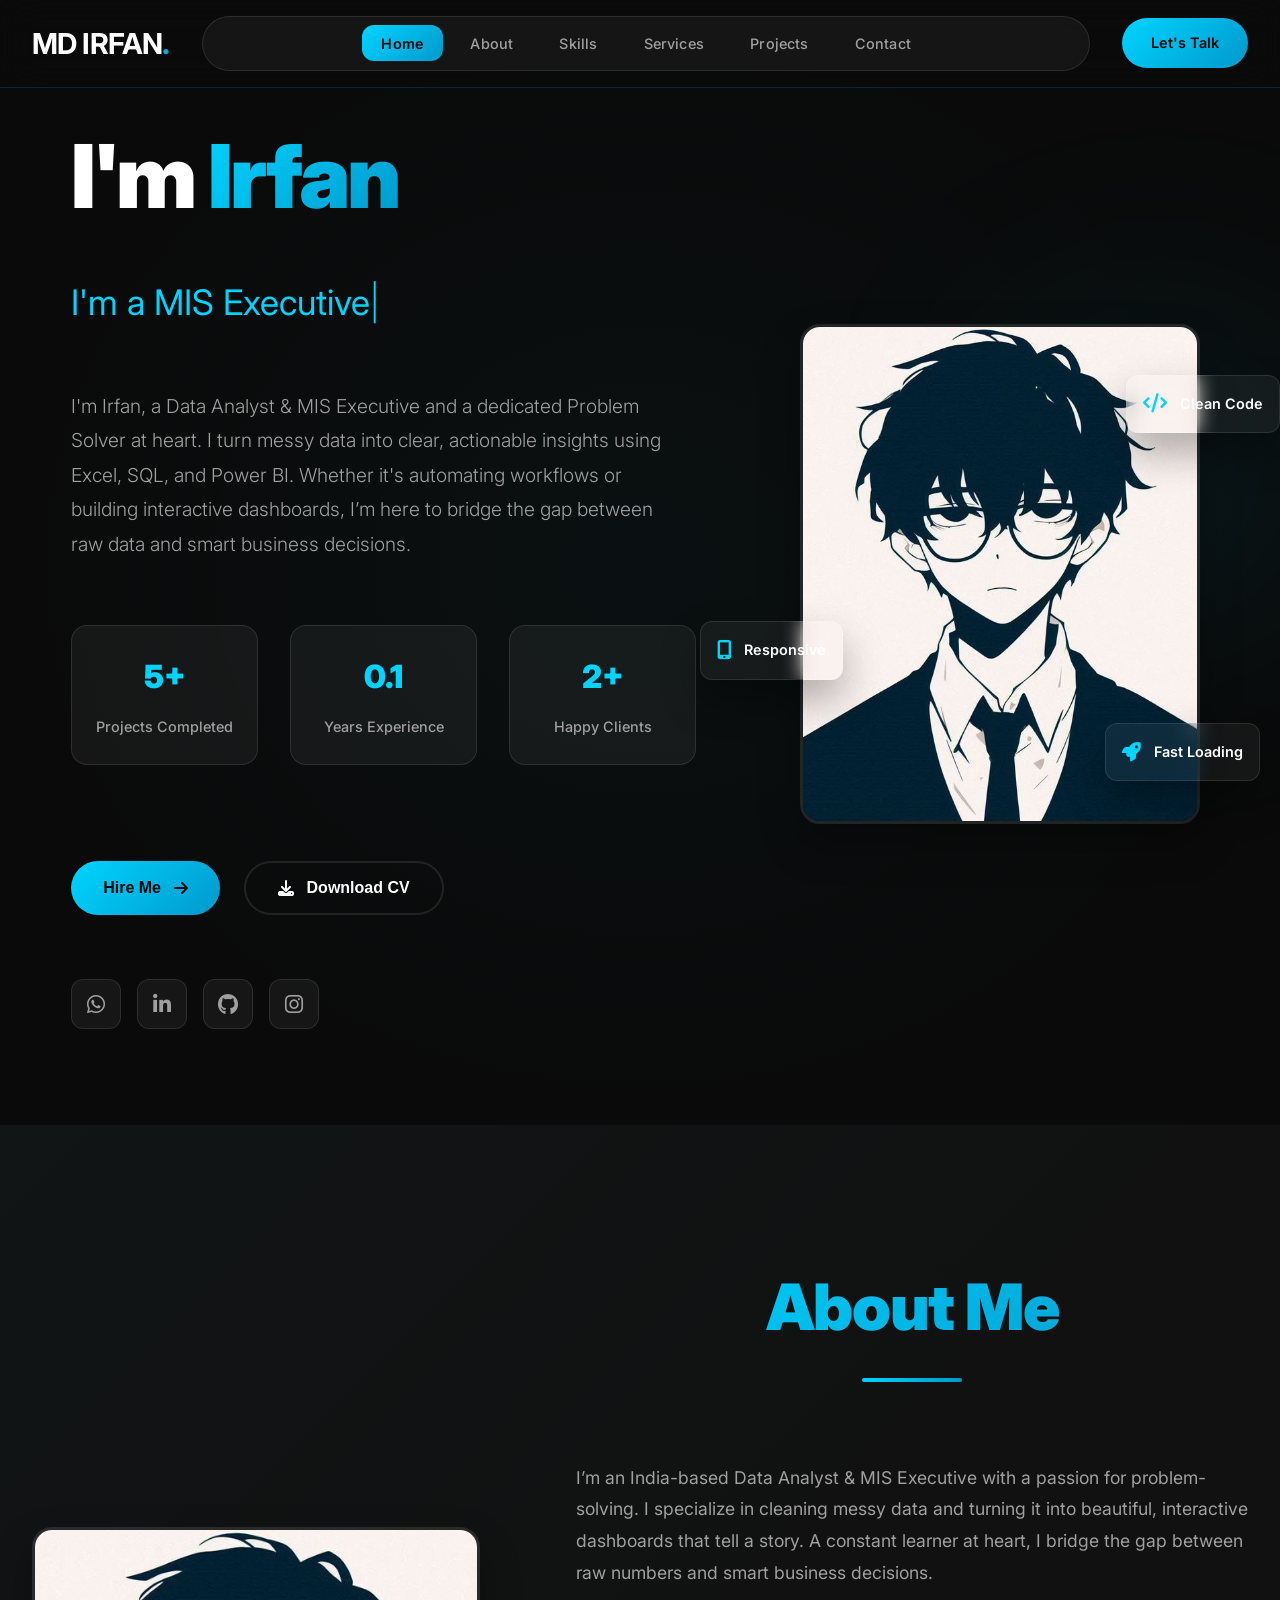
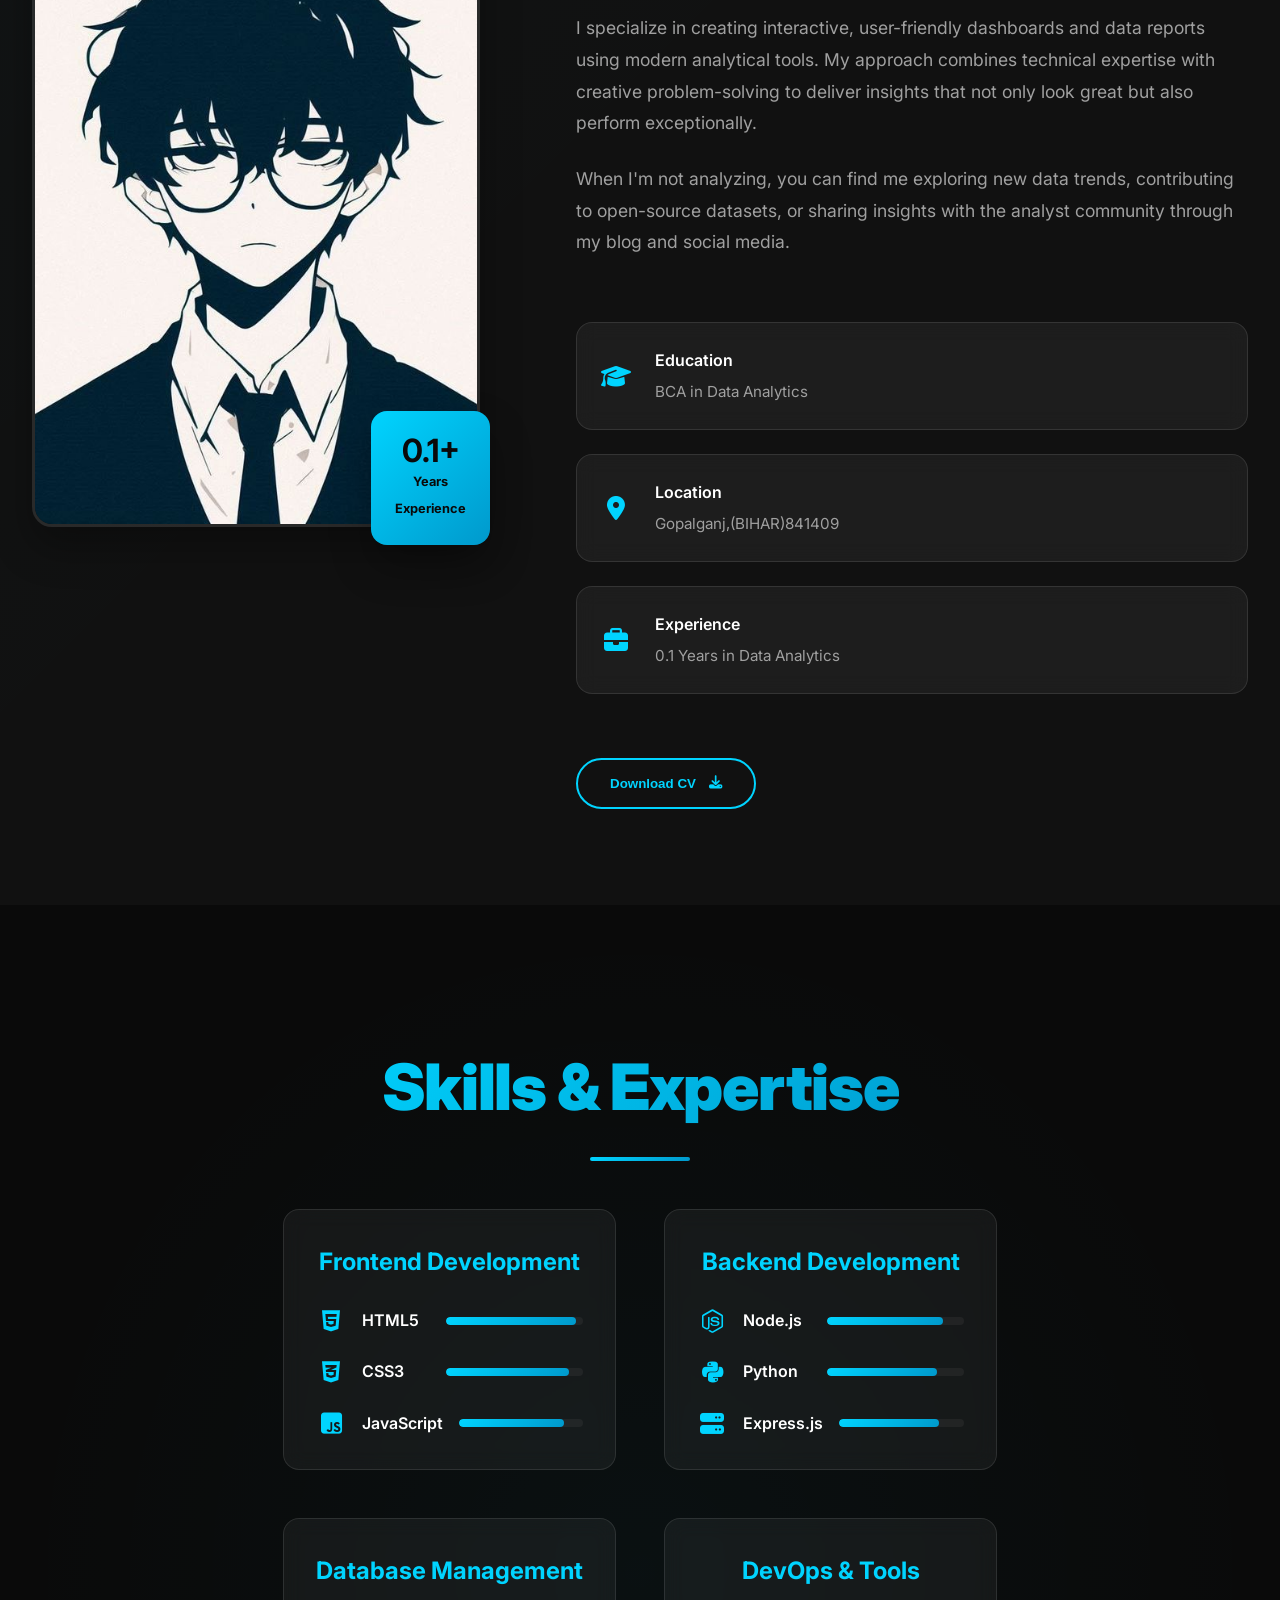
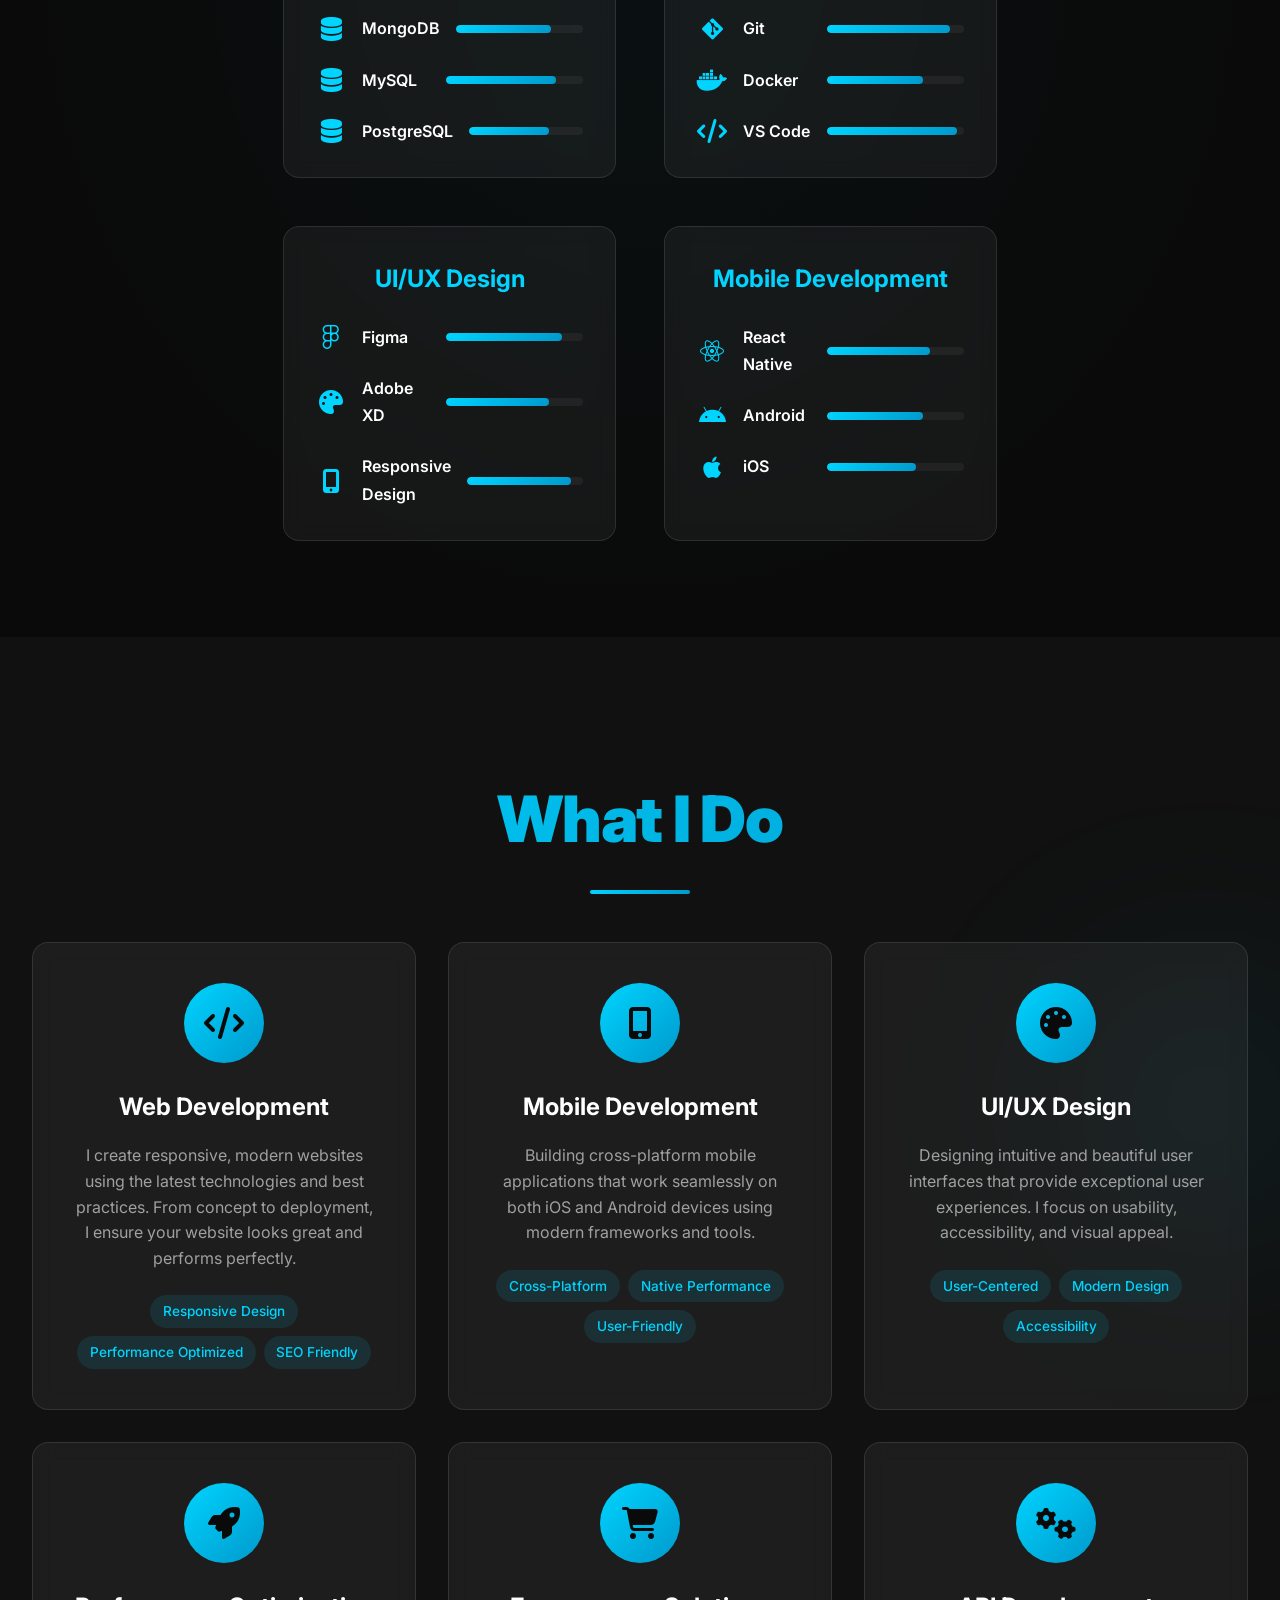
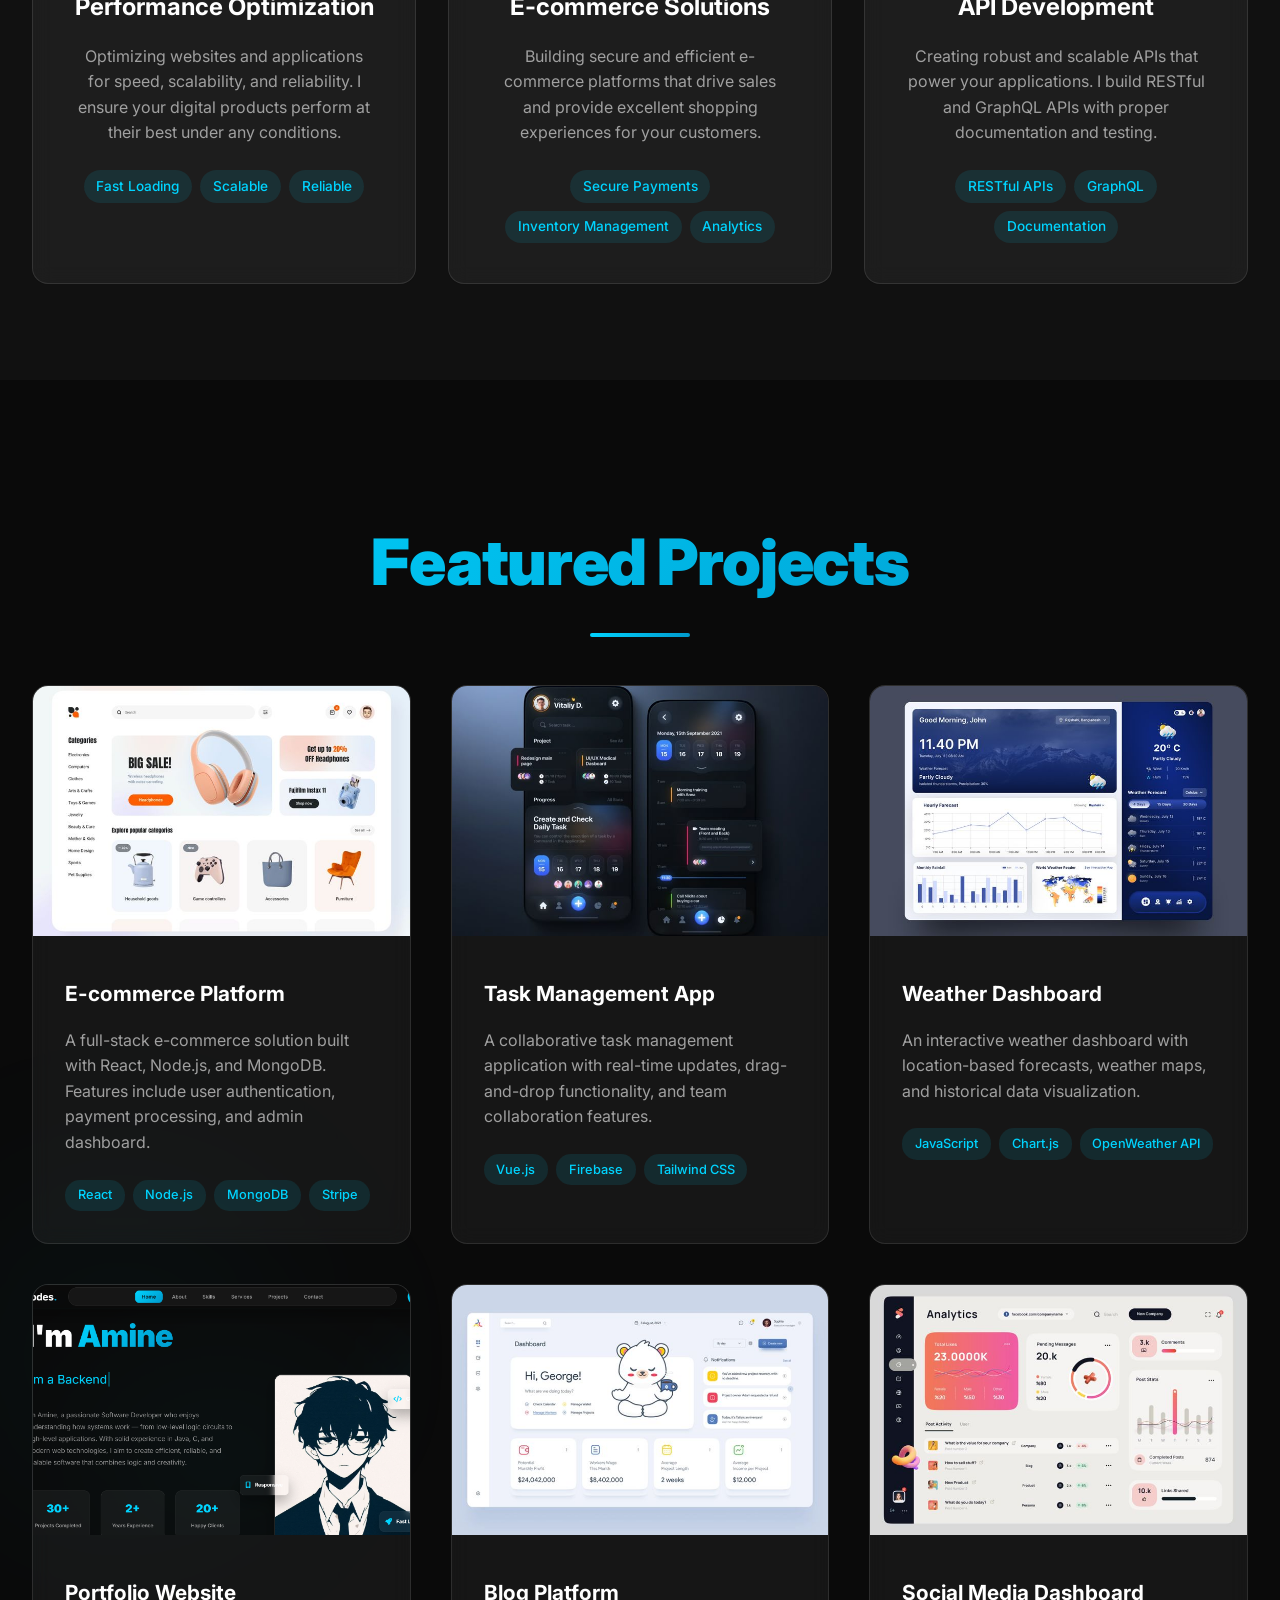
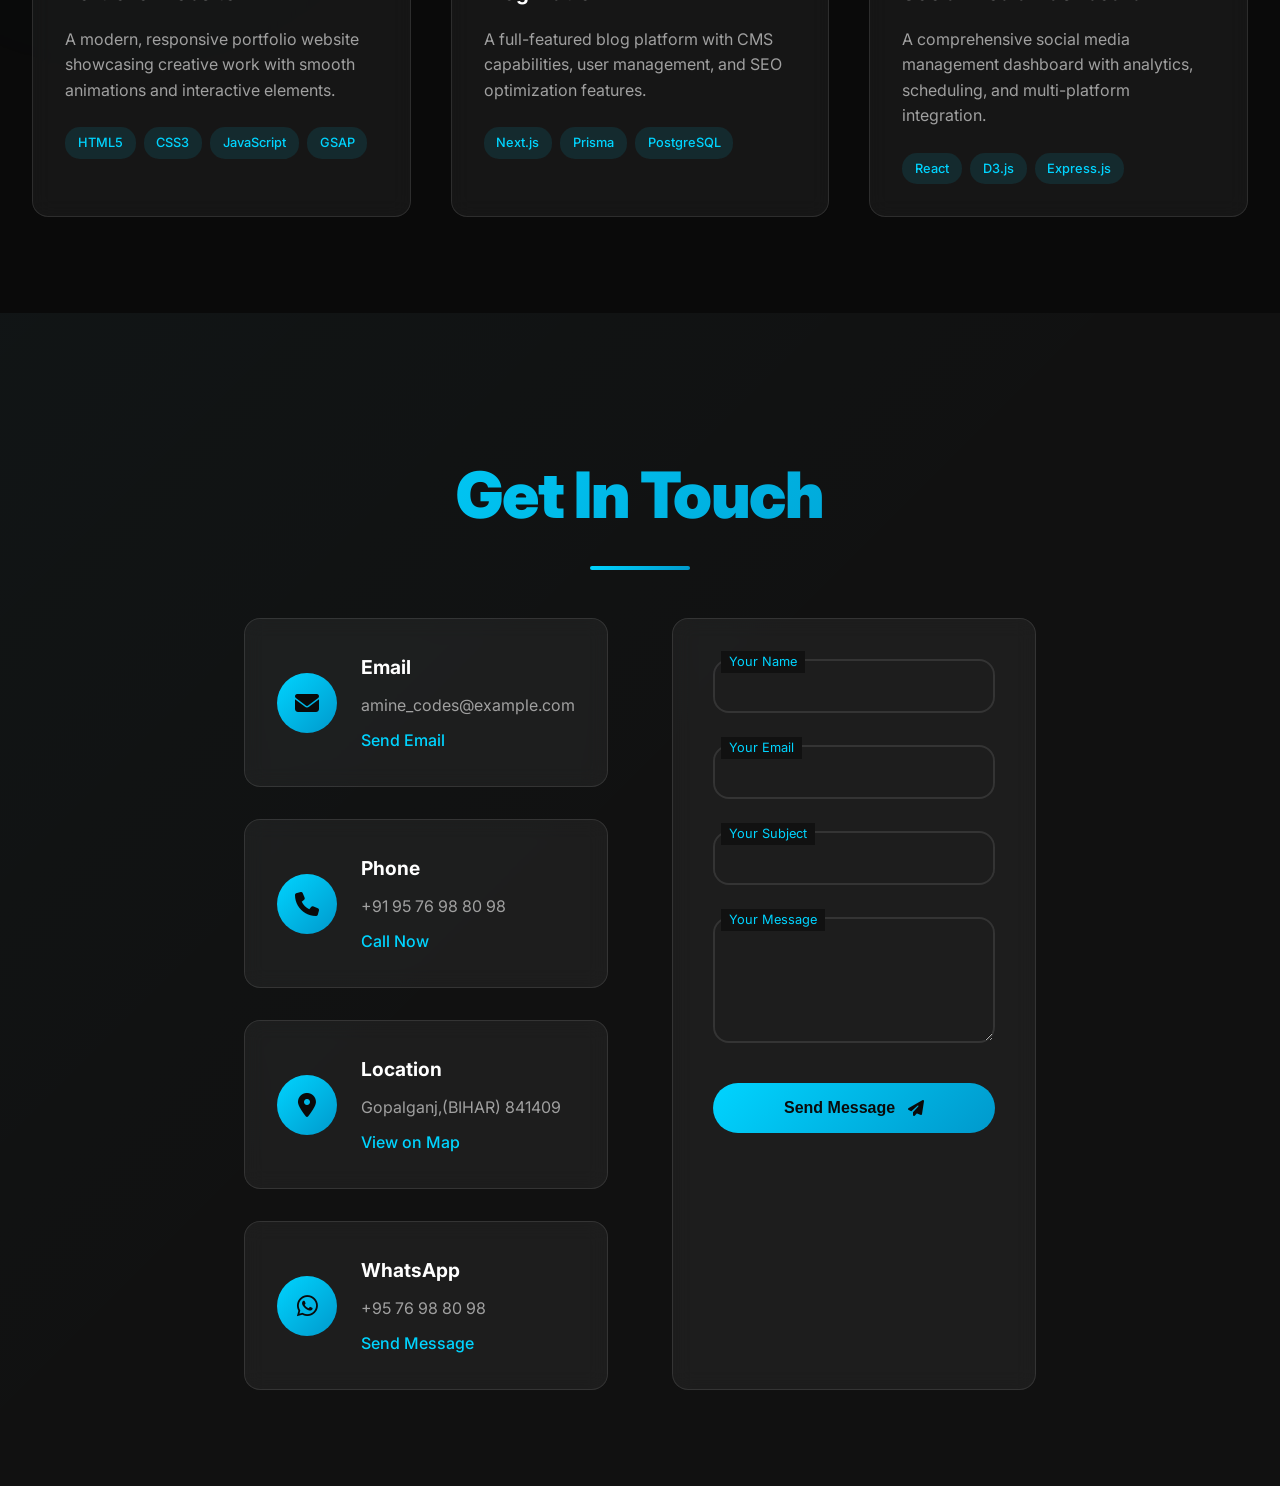
==== index.html @ cebf97c4 "Update index.html" ====
<!DOCTYPE html>
<html lang="en">
<head>
    <meta charset="UTF-8">
    <meta name="viewport" content="width=device-width, initial-scale=1.0">
    <title>MD IRFAN</title>
    <link rel="stylesheet" href="https://fonts.googleapis.com/css2?family=Inter:wght@300;400;500;600;700;900&display=swap">
    <link rel="stylesheet" href="https://cdnjs.cloudflare.com/ajax/libs/font-awesome/6.4.0/css/all.min.css">
    <link rel="stylesheet" href="style.css">
</head>
<body>
    <header>
        <nav class="navbar">
            <div class="nav-brand">MD IRFAN<span class="brand-dot">.</span></div>
            <ul class="nav-menu">
                <li><a href="#home" class="nav-link active">Home</a></li>
                <li><a href="#about" class="nav-link">About</a></li>
                <li><a href="#skills" class="nav-link">Skills</a></li>
                <li><a href="#service" class="nav-link">Services</a></li>
                <li><a href="#project" class="nav-link">Projects</a></li>
                <li><a href="#contact" class="nav-link">Contact</a></li>
            </ul>
            <div class="nav-cta">
                <a href="#contact" class="cta-btn">Let's Talk</a>
            </div>
            <div class="hamburger">
                <span></span>
                <span></span>
                <span></span>
            </div>
        </nav>
    </header>

    <main>
        <section id="home" class="section home">
            <div class="container">
                <div class="home-content">
                    <div class="home-text">
                        <!-- <div class="greeting">👋 Hello there!</div> -->
                        <h1 class="hero-title">I'm <span class="accent">Irfan</span></h1>
                        <h2 class="hero-subtitle" id="rotating-profession">Data Analyst</h2>
                        <p class="hero-desc">I'm Irfan, a Data Analyst & MIS Executive and a dedicated Problem Solver at heart. I turn 
                            messy data into clear, actionable insights using Excel, SQL, and Power BI. Whether it's automating workflows 
                            or building interactive dashboards, I’m here to bridge the gap between raw data and smart business decisions.</p>
                        
                        <div class="hero-stats">
                            <div class="stat">
                                <span class="stat-number">5+</span>
                                <span class="stat-label">Projects Completed</span>
                            </div>
                            <div class="stat">
                                <span class="stat-number">0.1</span>
                                <span class="stat-label">Years Experience</span>
                            </div>
                            <div class="stat">
                                <span class="stat-number">2+</span>
                                <span class="stat-label">Happy Clients</span>
                            </div>
                        </div>

                        <div class="hero-actions">
                            <button class="hire-btn primary">
                                <span>Hire Me</span>
                                <i class="fas fa-arrow-right"></i>
                            </button>
                            <button class="hire-btn secondary">
                                <i class="fas fa-download"></i>
                                <span>Download CV</span>
                            </button>
                        </div>

                       <div class="social-links">
    <!-- WhatsApp: Yahan apna mobile number '91' ke sath likhein -->
                     <a href="https://wa.me" target="_blank" aria-label="WhatsApp" class="social-icon whatsapp">
                     <i class="fab fa-whatsapp"></i>
                </a>

    <!-- LinkedIn: Apna profile link paste karein -->
                     <a href="https://www.linkedin.com" target="_blank" aria-label="LinkedIn" class="social-icon linkedin">
                     <i class="fab fa-linkedin-in"></i>
               </a>

    <!-- GitHub: Apna profile link paste karein -->
                     <a href="https://github.com" target="_blank" aria-label="GitHub" class="social-icon github">
                     <i class="fab fa-github"></i>
              </a>

                    <a href="https://www.instagram.com/of_irfan" target="_blank" aria-label="Instagram" class="social-icon instagram">
                   <i class="fab fa-instagram"></i>
               </a>
            </div>
         </div>
                    
                    <div class="home-image">
                        <div class="image-container">
                            <img src="img.jpg" alt="Profile photo of Asep" class="profile-image">
                            <div class="floating-card card-1">
                                <i class="fas fa-code"></i>
                                <span>Clean Code</span>
                            </div>
                            <div class="floating-card card-2">
                                <i class="fas fa-mobile-alt"></i>
                                <span>Responsive</span>
                            </div>
                            <div class="floating-card card-3">
                                <i class="fas fa-rocket"></i>
                                <span>Fast Loading</span>
                            </div>
                        </div>
                    </div>
                </div>
            </div>
        </section>

        <section id="about" class="section about">
            <div class="container">
                <div class="about-content">
                    <div class="about-image">
                        <div class="image-wrapper">
                            <img src="img.jpg" alt="About Asep" class="about-img">
                            <div class="experience-badge">
                                <span class="badge-number">0.1+</span>
                                <span class="badge-text">Years<br>Experience</span>
                            </div>
                        </div>
                    </div>
                    
                    <div class="about-text">
                        <h2 class="section-title">About Me</h2>
                        <div class="about-description">
                            <p>I’m an India-based Data Analyst & MIS Executive with a passion for problem-solving. I specialize in cleaning messy data and turning it into beautiful, interactive dashboards that tell a story. A constant learner at heart, I bridge the gap between raw numbers and smart business decisions.</p>
                            
                            <p>I specialize in creating interactive, user-friendly dashboards and data reports using modern analytical tools. My approach combines technical expertise with creative problem-solving to deliver insights that not only look great but also perform exceptionally.</p>
                            
                            <p>When I'm not analyzing, you can find me exploring new data trends, contributing to open-source datasets, or sharing insights with the analyst community through my blog and social media.</p>
                        </div>

                        <div class="about-highlights">
                            <div class="highlight">
                                <i class="fas fa-graduation-cap"></i>
                                <div>
                                    <h4>Education</h4>
                                    <p>BCA in Data Analytics</p>
                                </div>
                            </div>
                            <div class="highlight">
                                <i class="fas fa-map-marker-alt"></i>
                                <div>
                                    <h4>Location</h4>
                                    <p>Gopalganj,(BIHAR)841409</p>
                                </div>
                            </div>
                            <div class="highlight">
                                <i class="fas fa-briefcase"></i>
                                <div>
                                    <h4>Experience</h4>
                                    <p>0.1 Years in Data Analytics</p>
                                </div>
                            </div>
                        </div>

                        <div class="about-actions">
                            <button class="about-btn">
                                <span>Download CV</span>
                                <i class="fas fa-download"></i>
                            </button>
                        </div>
                    </div>
                </div>
            </div>
        </section>

        <!-- Skills Section -->
        <section id="skills" class="section skills">
            <div class="container">
                <h2 class="section-title">Skills & Expertise</h2>
                <div class="skills-content">
                    <div class="skills-grid">
                        <div class="skill-category">
                            <h3>Frontend Development</h3>
                            <div class="skill-items">
                                <div class="skill-item">
                                    <i class="fab fa-html5"></i>
                                    <span>HTML5</span>
                                    <div class="skill-bar">
                                        <div class="skill-fill" style="width: 95%"></div>
                                    </div>
                                </div>
                                <div class="skill-item">
                                    <i class="fab fa-css3-alt"></i>
                                    <span>CSS3</span>
                                    <div class="skill-bar">
                                        <div class="skill-fill" style="width: 90%"></div>
                                    </div>
                                </div>
                                <div class="skill-item">
                                    <i class="fab fa-js-square"></i>
                                    <span>JavaScript</span>
                                    <div class="skill-bar">
                                        <div class="skill-fill" style="width: 85%"></div>
                                    </div>
                                </div>
                            </div>
                        </div>
                        <div class="skill-category">
                            <h3>Backend Development</h3>
                            <div class="skill-items">
                                <div class="skill-item">
                                    <i class="fab fa-node-js"></i>
                                    <span>Node.js</span>
                                    <div class="skill-bar">
                                        <div class="skill-fill" style="width: 85%"></div>
                                    </div>
                                </div>
                                <div class="skill-item">
                                    <i class="fab fa-python"></i>
                                    <span>Python</span>
                                    <div class="skill-bar">
                                        <div class="skill-fill" style="width: 80%"></div>
                                    </div>
                                </div>
                                <div class="skill-item">
                                    <i class="fas fa-server"></i>
                                    <span>Express.js</span>
                                    <div class="skill-bar">
                                        <div class="skill-fill" style="width: 80%"></div>
                                    </div>
                                </div>
                            </div>
                        </div>
                        <div class="skill-category">
                            <h3>Database Management</h3>
                            <div class="skill-items">
                                <div class="skill-item">
                                    <i class="fas fa-database"></i>
                                    <span>MongoDB</span>
                                    <div class="skill-bar">
                                        <div class="skill-fill" style="width: 75%"></div>
                                    </div>
                                </div>
                                <div class="skill-item">
                                    <i class="fas fa-database"></i>
                                    <span>MySQL</span>
                                    <div class="skill-bar">
                                        <div class="skill-fill" style="width: 80%"></div>
                                    </div>
                                </div>
                                <div class="skill-item">
                                    <i class="fas fa-database"></i>
                                    <span>PostgreSQL</span>
                                    <div class="skill-bar">
                                        <div class="skill-fill" style="width: 70%"></div>
                                    </div>
                                </div>
                            </div>
                        </div>
                        <div class="skill-category">
                            <h3>DevOps & Tools</h3>
                            <div class="skill-items">
                                <div class="skill-item">
                                    <i class="fab fa-git-alt"></i>
                                    <span>Git</span>
                                    <div class="skill-bar">
                                        <div class="skill-fill" style="width: 90%"></div>
                                    </div>
                                </div>
                                <div class="skill-item">
                                    <i class="fab fa-docker"></i>
                                    <span>Docker</span>
                                    <div class="skill-bar">
                                        <div class="skill-fill" style="width: 70%"></div>
                                    </div>
                                </div>
                                <div class="skill-item">
                                    <i class="fas fa-code"></i>
                                    <span>VS Code</span>
                                    <div class="skill-bar">
                                        <div class="skill-fill" style="width: 95%"></div>
                                    </div>
                                </div>
                            </div>
                        </div>
                        <div class="skill-category">
                            <h3>UI/UX Design</h3>
                            <div class="skill-items">
                                <div class="skill-item">
                                    <i class="fab fa-figma"></i>
                                    <span>Figma</span>
                                    <div class="skill-bar">
                                        <div class="skill-fill" style="width: 85%"></div>
                                    </div>
                                </div>
                                <div class="skill-item">
                                    <i class="fas fa-palette"></i>
                                    <span>Adobe XD</span>
                                    <div class="skill-bar">
                                        <div class="skill-fill" style="width: 75%"></div>
                                    </div>
                                </div>
                                <div class="skill-item">
                                    <i class="fas fa-mobile-alt"></i>
                                    <span>Responsive Design</span>
                                    <div class="skill-bar">
                                        <div class="skill-fill" style="width: 90%"></div>
                                    </div>
                                </div>
                            </div>
                        </div>
                        <div class="skill-category">
                            <h3>Mobile Development</h3>
                            <div class="skill-items">
                                <div class="skill-item">
                                    <i class="fab fa-react"></i>
                                    <span>React Native</span>
                                    <div class="skill-bar">
                                        <div class="skill-fill" style="width: 75%"></div>
                                    </div>
                                </div>
                                <div class="skill-item">
                                    <i class="fab fa-android"></i>
                                    <span>Android</span>
                                    <div class="skill-bar">
                                        <div class="skill-fill" style="width: 70%"></div>
                                    </div>
                                </div>
                                <div class="skill-item">
                                    <i class="fab fa-apple"></i>
                                    <span>iOS</span>
                                    <div class="skill-bar">
                                        <div class="skill-fill" style="width: 65%"></div>
                                    </div>
                                </div>
                            </div>
                        </div>
                    </div>
                </div>
            </div>
        </section>

        <!-- Services Section -->
        <section id="service" class="section services">
            <div class="container">
                <h2 class="section-title">What I Do</h2>
                <div class="services-content">
                    <div class="services-grid">
                        <div class="service-card">
                            <div class="service-icon">
                                <i class="fas fa-code"></i>
                            </div>
                            <h3>Web Development</h3>
                            <p>I create responsive, modern websites using the latest technologies and best practices. From concept to deployment, I ensure your website looks great and performs perfectly.</p>
                            <div class="service-features">
                                <span>Responsive Design</span>
                                <span>Performance Optimized</span>
                                <span>SEO Friendly</span>
                            </div>
                        </div>
                        <div class="service-card">
                            <div class="service-icon">
                                <i class="fas fa-mobile-alt"></i>
                            </div>
                            <h3>Mobile Development</h3>
                            <p>Building cross-platform mobile applications that work seamlessly on both iOS and Android devices using modern frameworks and tools.</p>
                            <div class="service-features">
                                <span>Cross-Platform</span>
                                <span>Native Performance</span>
                                <span>User-Friendly</span>
                            </div>
                        </div>
                        <div class="service-card">
                            <div class="service-icon">
                                <i class="fas fa-palette"></i>
                            </div>
                            <h3>UI/UX Design</h3>
                            <p>Designing intuitive and beautiful user interfaces that provide exceptional user experiences. I focus on usability, accessibility, and visual appeal.</p>
                            <div class="service-features">
                                <span>User-Centered</span>
                                <span>Modern Design</span>
                                <span>Accessibility</span>
                            </div>
                        </div>
                        <div class="service-card">
                            <div class="service-icon">
                                <i class="fas fa-rocket"></i>
                            </div>
                            <h3>Performance Optimization</h3>
                            <p>Optimizing websites and applications for speed, scalability, and reliability. I ensure your digital products perform at their best under any conditions.</p>
                            <div class="service-features">
                                <span>Fast Loading</span>
                                <span>Scalable</span>
                                <span>Reliable</span>
                            </div>
                        </div>
                        <div class="service-card">
                            <div class="service-icon">
                                <i class="fas fa-shopping-cart"></i>
                            </div>
                            <h3>E-commerce Solutions</h3>
                            <p>Building secure and efficient e-commerce platforms that drive sales and provide excellent shopping experiences for your customers.</p>
                            <div class="service-features">
                                <span>Secure Payments</span>
                                <span>Inventory Management</span>
                                <span>Analytics</span>
                            </div>
                        </div>
                        <div class="service-card">
                            <div class="service-icon">
                                <i class="fas fa-cogs"></i>
                            </div>
                            <h3>API Development</h3>
                            <p>Creating robust and scalable APIs that power your applications. I build RESTful and GraphQL APIs with proper documentation and testing.</p>
                            <div class="service-features">
                                <span>RESTful APIs</span>
                                <span>GraphQL</span>
                                <span>Documentation</span>
                            </div>
                        </div>
                    </div>
                </div>
            </div>
        </section>

        <!-- Projects Section -->
        <section id="project" class="section projects">
            <div class="container">
                <h2 class="section-title">Featured Projects</h2>
                <div class="projects-content">
                    <div class="projects-grid">
                        <div class="project-card">
                            <div class="project-image">
                                <img src="Cleveroad.jpg" alt="Project 1: Cleveroad Analysis">
                                <div class="project-overlay">
                                    <div class="project-links">
                                        <a href="#" class="project-link">
                                            <i class="fas fa-external-link-alt"></i>
                                        </a>
                                        <a href="#" class="project-link">
                                            <i class="fab fa-github"></i>
                                        </a>
                                    </div>
                                </div>
                            </div>
                            <div class="project-info">
                                <h3>E-commerce Platform</h3>
                                <p>A full-stack e-commerce solution built with React, Node.js, and MongoDB. Features include user authentication, payment processing, and admin dashboard.</p>
                                <div class="project-tech">
                                    <span>React</span>
                                    <span>Node.js</span>
                                    <span>MongoDB</span>
                                    <span>Stripe</span>
                                </div>
                            </div>
                        </div>
                        <div class="project-card">
                            <div class="project-image">
                                <img src="Task manager app.jpg" alt="Project 2: Task Management Dashboard">
                                <div class="project-overlay">
                                    <div class="project-links">
                                        <a href="#" class="project-link">
                                            <i class="fas fa-external-link-alt"></i>
                                        </a>
                                        <a href="#" class="project-link">
                                            <i class="fab fa-github"></i>
                                        </a>
                                    </div>
                                </div>
                            </div>
                            <div class="project-info">
                                <h3>Task Management App</h3>
                                <p>A collaborative task management application with real-time updates, drag-and-drop functionality, and team collaboration features.</p>
                                <div class="project-tech">
                                    <span>Vue.js</span>
                                    <span>Firebase</span>
                                    <span>Tailwind CSS</span>
                                </div>
                            </div>
                        </div>
                        <div class="project-card">
                            <div class="project-image">
                                <img src="Weather Forecast Dashboard.jpg" alt="Project 3: Weather Data Insights">
                                <div class="project-overlay">
                                    <div class="project-links">
                                        <a href="#" class="project-link">
                                            <i class="fas fa-external-link-alt"></i>
                                        </a>
                                        <a href="#" class="project-link">
                                            <i class="fab fa-github"></i>
                                        </a>
                                    </div>
                                </div>
                            </div>
                            <div class="project-info">
                                <h3>Weather Dashboard</h3>
                                <p>An interactive weather dashboard with location-based forecasts, weather maps, and historical data visualization.</p>
                                <div class="project-tech">
                                    <span>JavaScript</span>
                                    <span>Chart.js</span>
                                    <span>OpenWeather API</span>
                                </div>
                            </div>
                        </div>
                        <div class="project-card">
                            <div class="project-image">
                                <img src="pf.png" alt="Project 4: Portfolio Feature">
                                <div class="project-overlay">
                                    <div class="project-links">
                                        <a href="#" class="project-link">
                                            <i class="fas fa-external-link-alt"></i>
                                        </a>
                                        <a href="#" class="project-link">
                                            <i class="fas fa-external-link-alt"></i>
                                        </a>
                                    </div>
                                </div>
                            </div>
                            <div class="project-info">
                                <h3>Portfolio Website</h3>
                                <p>A modern, responsive portfolio website showcasing creative work with smooth animations and interactive elements.</p>
                                <div class="project-tech">
                                    <span>HTML5</span>
                                    <span>CSS3</span>
                                    <span>JavaScript</span>
                                    <span>GSAP</span>
                                </div>
                            </div>
                        </div>
                        <div class="project-card">
                            <div class="project-image">
                                <img src="WordPress dashboard design concept.jpg" alt="Project 5: WordPress MIS Concept">
                                <div class="project-overlay">
                                    <div class="project-links">
                                        <a href="#" class="project-link">
                                            <i class="fas fa-external-link-alt"></i>
                                        </a>
                                        <a href="#" class="project-link">
                                            <i class="fab fa-github"></i>
                                        </a>
                                    </div>
                                </div>
                            </div>
                            <div class="project-info">
                                <h3>Blog Platform</h3>
                                <p>A full-featured blog platform with CMS capabilities, user management, and SEO optimization features.</p>
                                <div class="project-tech">
                                    <span>Next.js</span>
                                    <span>Prisma</span>
                                    <span>PostgreSQL</span>
                                </div>
                            </div>
                        </div>
                        <div class="project-card">
                            <div class="project-image">
                                <img src="Dashboard - Social Media Analytics.jpg" alt="Project 6: Social Media Analytics">
                                <div class="project-overlay">
                                    <div class="project-links">
                                        <a href="#" class="project-link">
                                            <i class="fas fa-external-link-alt"></i>
                                        </a>
                                        <a href="#" class="project-link">
                                            <i class="fab fa-github"></i>
                                        </a>
                                    </div>
                                </div>
                            </div>
                            <div class="project-info">
                                <h3>Social Media Dashboard</h3>
                                <p>A comprehensive social media management dashboard with analytics, scheduling, and multi-platform integration.</p>
                                <div class="project-tech">
                                    <span>React</span>
                                    <span>D3.js</span>
                                    <span>Express.js</span>
                                </div>
                            </div>
                        </div>
                    </div>
                </div>
            </div>
        </section>

        <!-- Contact Section -->
        <section id="contact" class="section contact">
            <div class="container">
                <h2 class="section-title">Get In Touch</h2>
                <div class="contact-content">
                    <div class="contact-info">
                        <div class="contact-item">
                            <div class="contact-icon">
                                <i class="fas fa-envelope"></i>
                            </div>
                            <div class="contact-details">
                                <h3>Email</h3>
                                <p>amine_codes@example.com</p>
                                <a href="mailto:asep@example.com">Send Email</a>
                            </div>
                        </div>
                        <div class="contact-item">
                            <div class="contact-icon">
                                <i class="fas fa-phone"></i>
                            </div>
                            <div class="contact-details">
                                <h3>Phone</h3>
                                <p>+91 95 76 98 80 98</p>
                                <a href="tel:+95 76 98 80 98">Call Now</a>
                            </div>
                        </div>
                        <div class="contact-item">
                            <div class="contact-icon">
                                <i class="fas fa-map-marker-alt"></i>
                            </div>
                            <div class="contact-details">
                                <h3>Location</h3>
                                <p>Gopalganj,(BIHAR) 841409</p>
                                <a href="#" target="_blank">View on Map</a>
                            </div>
                        </div>
                        <div class="contact-item">
                            <div class="contact-icon">
                                <i class="fab fa-whatsapp"></i>
                            </div>
                            <div class="contact-details">
                                <h3>WhatsApp</h3>
                                <p>+95 76 98 80 98</p>
                                <a href="#" target="_blank">Send Message</a>
                            </div>
                        </div>
                    </div>
                    <div class="contact-form">
                        <form id="contactForm">
                            <div class="form-group">
                                <input type="text" id="name" name="name" required>
                                <label for="name">Your Name</label>
                            </div>
                            <div class="form-group">
                                <input type="email" id="email" name="email" required>
                                <label for="email">Your Email</label>
                            </div>
                            <div class="form-group">
                                <input type="text" id="subject" name="subject" required>
                                <label for="subject">Your Subject</label>
                            </div>
                            <div class="form-group">
                                <textarea id="message" name="message" rows="5" required></textarea>
                                <label for="message">Your Message</label>
                            </div>
                            <button type="submit" class="submit-btn">
                                <span>Send Message</span>
                                <i class="fas fa-paper-plane"></i>
                            </button>
                        </form>
                    </div>
                </div>
            </div>
        </section>
    </main>

    <script src="script.js"></script>
</body>
</html>
---- style.css ----
/* CSS Variables */
:root {
    --bg-primary: #0a0a0a;
    --bg-secondary: #111111;
    --bg-tertiary: #1a1a1a;
    --text-primary: #ffffff;
    --text-secondary: #a0a0a0;
    --text-muted: #666666;
    --accent-primary: #00d4ff;
    --accent-secondary: #0099cc;
    --accent-gradient: linear-gradient(135deg, #00d4ff 0%, #0099cc 100%);
    --accent-gradient-hover: linear-gradient(135deg, #00bfea 0%, #0088bb 100%);
    --border-accent: rgba(0, 212, 255, 0.15);
    --shadow-glow: 0 0 60px rgba(0, 212, 255, 0.15);
    --shadow-card: 0 20px 40px rgba(0, 0, 0, 0.3);
    --shadow-hover: 0 30px 60px rgba(0, 0, 0, 0.4);
    --border-radius: 16px;
    --border-radius-pill: 50px;
    --transition-smooth: all 0.4s cubic-bezier(0.25, 0.46, 0.45, 0.94);
    --transition-fast: all 0.2s ease;
    --transition-spring: all 0.6s cubic-bezier(0.68, -0.55, 0.265, 1.55);
    --glass-bg: rgba(255, 255, 255, 0.05);
    --glass-border: rgba(255, 255, 255, 0.1);
}

* {
    margin: 0;
    padding: 0;
    box-sizing: border-box;
}

body {
    font-family: 'Inter', sans-serif;
    background: var(--bg-primary);
    color: var(--text-primary);
    line-height: 1.7;
    overflow-x: hidden;
    -webkit-font-smoothing: antialiased;
    -moz-osx-font-smoothing: grayscale;
}

.container {
    max-width: 1400px;
    margin: 0 auto;
    padding: 0 2rem;
}

/* Scrollbar Styling */
::-webkit-scrollbar {
    width: 8px;
}

::-webkit-scrollbar-track {
    background: var(--bg-secondary);
}

::-webkit-scrollbar-thumb {
    background: var(--accent-gradient);
    border-radius: 4px;
}

::-webkit-scrollbar-thumb:hover {
    background: var(--accent-gradient-hover);
}

/* Enhanced Header */
header {
    position: fixed;
    top: 0;
    width: 100%;
    z-index: 1000;
    padding: 1rem 0;
    background: rgba(10, 10, 10, 0.8);
    backdrop-filter: blur(20px);
    border-bottom: 1px solid var(--border-accent);
    transition: var(--transition-smooth);
}

header.scrolled {
    padding: 0.5rem 0;
    background: rgba(10, 10, 10, 0.95);
    box-shadow: var(--shadow-card);
}

.navbar {
    display: grid;
    grid-template-columns: auto 1fr auto;
    align-items: center;
    gap: 2rem;
    max-width: 1400px;
    margin: 0 auto;
    padding: 0 2rem;
}

.nav-brand {
    font-size: 1.8rem;
    font-weight: 700;
    color: var(--text-primary);
    letter-spacing: -0.02em;
    position: relative;
    cursor: pointer;
}

.brand-dot {
    background: var(--accent-gradient);
    -webkit-background-clip: text;
    -webkit-text-fill-color: transparent;
    background-clip: text;
    font-size: 2rem;
}

.nav-menu {
    display: flex;
    list-style: none;
    justify-content: center;
    align-items: center;
    gap: 0.5rem;
    background: var(--glass-bg);
    padding: 0.8rem 1.5rem;
    border-radius: var(--border-radius-pill);
    border: 1px solid var(--glass-border);
    backdrop-filter: blur(10px);
}

.nav-link {
    color: var(--text-secondary);
    text-decoration: none;
    font-weight: 500;
    font-size: 0.9rem;
    position: relative;
    padding: 0.6rem 1.2rem;
    border-radius: 12px;
    transition: var(--transition-fast);
    letter-spacing: 0.01em;
}

.nav-link:hover,
.nav-link.active {
    color: var(--text-primary);
    background: rgba(0, 212, 255, 0.1);
    transform: translateY(-1px);
}

.nav-link.active {
    background: var(--accent-gradient);
    color: var(--bg-primary);
    font-weight: 600;
}

.nav-cta {
    display: flex;
    align-items: center;
}

.cta-btn {
    background: var(--accent-gradient);
    color: var(--bg-primary);
    text-decoration: none;
    padding: 0.8rem 1.8rem;
    border-radius: var(--border-radius-pill);
    font-weight: 600;
    font-size: 0.9rem;
    transition: var(--transition-smooth);
    position: relative;
    overflow: hidden;
}

.cta-btn::before {
    content: '';
    position: absolute;
    top: 0;
    left: -100%;
    width: 100%;
    height: 100%;
    background: linear-gradient(90deg, transparent, rgba(255, 255, 255, 0.2), transparent);
    transition: left 0.5s;
}

.cta-btn:hover::before {
    left: 100%;
}

.cta-btn:hover {
    transform: translateY(-2px);
    box-shadow: 0 10px 30px rgba(0, 212, 255, 0.3);
}

.hamburger {
    display: none;
    flex-direction: column;
    cursor: pointer;
    gap: 0.3rem;
    padding: 0.5rem;
    background: var(--glass-bg);
    border-radius: 8px;
    border: 1px solid var(--glass-border);
    backdrop-filter: blur(10px);
}

.hamburger span {
    width: 25px;
    height: 2px;
    background: var(--text-primary);
    border-radius: 2px;
    transition: var(--transition-smooth);
}

.hamburger.active span:nth-child(1) {
    transform: rotate(45deg) translate(5px, 5px);
}

.hamburger.active span:nth-child(2) {
    opacity: 0;
}

.hamburger.active span:nth-child(3) {
    transform: rotate(-45deg) translate(7px, -6px);
}

/* Sections */
.section {
    min-height: 100vh;
    display: flex;
    align-items: center;
    padding: 8rem 0 6rem;
    position: relative;
}

.section-title {
    font-size: clamp(2.5rem, 5vw, 4rem);
    font-weight: 900;
    text-align: center;
    margin-bottom: 3rem;
    background: var(--accent-gradient);
    -webkit-background-clip: text;
    -webkit-text-fill-color: transparent;
    background-clip: text;
    letter-spacing: -0.02em;
    position: relative;
}

.section-title::after {
    content: '';
    display: block;
    width: 100px;
    height: 4px;
    background: var(--accent-gradient);
    margin: 1rem auto 0;
    border-radius: 2px;
}

/* Enhanced Home Section */
.home {
    background: radial-gradient(ellipse at center, rgba(0, 212, 255, 0.03) 0%, transparent 70%);
    position: relative;
    overflow: hidden;
}

.home::before {
    content: '';
    position: absolute;
    top: 20%;
    right: -10%;
    width: 500px;
    height: 500px;
    background: radial-gradient(circle, rgba(0, 212, 255, 0.1) 0%, transparent 70%);
    border-radius: 50%;
    filter: blur(100px);
    animation: float 6s ease-in-out infinite;
}

.home-content {
    display: grid;
    grid-template-columns: 1.2fr 0.8fr;
    gap: 6rem;
    align-items: center;
    max-width: 1300px;
    margin: 0 auto;
    position: relative;
    z-index: 1;
}

.home-text {
    display: flex;
    flex-direction: column;
    gap: 2rem;
}

.greeting {
    font-size: 1.2rem;
    color: var(--accent-primary);
    font-weight: 500;
    margin-bottom: 0.5rem;
    opacity: 0;
    animation: fadeInUp 0.8s ease forwards 0.2s;
}

.hero-title {
    font-size: clamp(3rem, 7vw, 5.5rem);
    font-weight: 900;
    line-height: 1.1;
    letter-spacing: -0.03em;
    margin-bottom: 1rem;
    opacity: 0;
    animation: fadeInUp 0.8s ease forwards 0.4s;
}

.accent {
    background: var(--accent-gradient);
    -webkit-background-clip: text;
    -webkit-text-fill-color: transparent;
    background-clip: text;
    position: relative;
}

.hero-subtitle {
    font-size: clamp(1.5rem, 3vw, 2.2rem);
    font-weight: 400;
    color: var(--accent-primary);
    margin-bottom: 1.5rem;
    min-height: 3rem;
    opacity: 0;
    animation: fadeInUp 0.8s ease forwards 0.6s;
}

.cursor {
    animation: blink 1s infinite;
    color: var(--accent-primary);
    font-weight: 300;
}

.hero-desc {
    font-size: 1.2rem;
    font-weight: 300;
    color: var(--text-secondary);
    max-width: 600px;
    line-height: 1.8;
    opacity: 0;
    animation: fadeInUp 0.8s ease forwards 0.8s;
}

.hero-stats {
    display: grid;
    grid-template-columns: repeat(3, 1fr);
    gap: 2rem;
    margin: 2rem 0;
    opacity: 0;
    animation: fadeInUp 0.8s ease forwards 1s;
}

.stat {
    text-align: center;
    padding: 1.5rem;
    background: var(--glass-bg);
    border: 1px solid var(--glass-border);
    border-radius: var(--border-radius);
    backdrop-filter: blur(10px);
    transition: 0s;
}

.stat:hover {
    transform: translateY(-5px);
    box-shadow: var(--shadow-card);
    border-color: var(--accent-primary);
}

.stat-number {
    display: block;
    font-size: 2rem;
    font-weight: 900;
    color: var(--accent-primary);
    margin-bottom: 0.5rem;
}

.stat-label {
    font-size: 0.9rem;
    color: var(--text-secondary);
    font-weight: 500;
}

.hero-actions {
    display: flex;
    gap: 1.5rem;
    margin: 2rem 0;
    opacity: 0;
    animation: fadeInUp 0.8s ease forwards 1.2s;
}

.hire-btn {
    display: flex;
    align-items: center;
    gap: 0.8rem;
    padding: 1rem 2rem;
    border-radius: var(--border-radius-pill);
    font-weight: 600;
    font-size: 1rem;
    cursor: pointer;
    transition: var(--transition-smooth);
    border: none;
    position: relative;
    overflow: hidden;
}

.hire-btn.primary {
    background: var(--accent-gradient);
    color: var(--bg-primary);
}

.hire-btn.secondary {
    background: transparent;
    color: var(--text-primary);
    border: 2px solid var(--glass-border);
}

.hire-btn:hover {
    transform: translateY(-3px);
    box-shadow: 0 15px 35px rgba(0, 212, 255, 0.3);
}

.hire-btn.secondary:hover {
    border-color: var(--accent-primary);
    color: var(--accent-primary);
}

.social-links {
    display: flex;
    gap: 1rem;
    opacity: 0;
    animation: fadeInUp 0.8s ease forwards 1.4s;
}

.social-icon {
    width: 50px;
    height: 50px;
    border-radius: 12px;
    display: flex;
    align-items: center;
    justify-content: center;
    color: var(--text-secondary);
    text-decoration: none;
    transition: 0s;
    font-size: 1.3rem;
    background: var(--glass-bg);
    border: 1px solid var(--glass-border);
    backdrop-filter: blur(10px);
}

.social-icon:hover {
    transform: translateY(-3px);
    color: var(--text-primary);
    box-shadow: var(--shadow-card);
}

.social-icon.whatsapp:hover {
    background: #25d366;
    color: white;
}

.social-icon.linkedin:hover {
    background: #0077b5;
    color: white;
}

.social-icon.github:hover {
    background: #333;
    color: white;
}

.social-icon.instagram:hover {
    background: linear-gradient(45deg, #f09433 0%, #e6683c 25%, #dc2743 50%, #cc2366 75%, #bc1888 100%);
    color: white;
}

/* Enhanced Home Image */
.home-image {
    position: relative;
    display: flex;
    justify-content: center;
    align-items: center;
}

.image-container {
    position: relative;
    opacity: 0;
    animation: fadeInScale 1s ease forwards 0.5s;
}

.profile-image {
    width: 400px;
    height: 500px;
    object-fit: cover;
    border-radius: 20px;
    box-shadow: var(--shadow-card);
    transition: var(--transition-smooth);
    border: 3px solid var(--glass-border);
}

.profile-image:hover {
    transform: scale(1.02);
    box-shadow: var(--shadow-hover);
}

.floating-card {
    position: absolute;
    background: var(--glass-bg);
    border: 1px solid var(--glass-border);
    backdrop-filter: blur(10px);
    padding: 1rem;
    border-radius: 12px;
    display: flex;
    align-items: center;
    gap: 0.8rem;
    color: var(--text-primary);
    font-weight: 600;
    font-size: 0.9rem;
    animation: floatCard 4s ease-in-out infinite;
    box-shadow: var(--shadow-card);
}

.floating-card i {
    color: var(--accent-primary);
    font-size: 1.2rem;
}

.card-1 {
    top: 10%;
    right: -20%;
    animation-delay: 0s;
}

.card-2 {
    bottom: 30%;
    left: -25%;
    animation-delay: 1.5s;
}

.card-3 {
    bottom: 10%;
    right: -15%;
    animation-delay: 3s;
}

/* Enhanced About Section */
.about {
    background: var(--bg-secondary);
    position: relative;
}

.about::before {
    content: '';
    position: absolute;
    top: 0;
    left: 0;
    width: 100%;
    height: 100%;
    background: linear-gradient(135deg, rgba(0, 212, 255, 0.02) 0%, transparent 50%);
    pointer-events: none;
}

.about-content {
    display: grid;
    grid-template-columns: 0.8fr 1.2fr;
    gap: 6rem;
    align-items: center;
    max-width: 1300px;
    margin: 0 auto;
    position: relative;
    z-index: 1;
}

.about-image {
    position: relative;
}

.image-wrapper {
    position: relative;
    display: inline-block;
}

.about-img {
    width: 100%;
    max-width: 500px;
    height: 600px;
    object-fit: cover;
    border-radius: 20px;
    box-shadow: var(--shadow-card);
    border: 3px solid var(--glass-border);
    transition: var(--transition-smooth);
}

.about-img:hover {
    transform: scale(1.02);
    box-shadow: var(--shadow-hover);
}

.experience-badge {
    position: absolute;
    bottom: -10px;
    right: -10px;
    background: var(--accent-gradient);
    color: var(--bg-primary);
    padding: 1.5rem;
    border-radius: 16px;
    text-align: center;
    box-shadow: var(--shadow-card);
    font-weight: 700;
}

.badge-number {
    display: block;
    font-size: 2rem;
    line-height: 1;
}

.badge-text {
    font-size: 0.8rem;
    line-height: 1.2;
}

.about-text {
    display: flex;
    flex-direction: column;
    gap: 2rem;
}

.about-description {
    display: flex;
    flex-direction: column;
    gap: 1.5rem;
}

.about-description p {
    font-size: 1.1rem;
    color: var(--text-secondary);
    line-height: 1.8;
}

.about-highlights {
    display: flex;
    flex-direction: column;
    gap: 1.5rem;
    margin: 2rem 0;
}

.highlight {
    display: flex;
    align-items: center;
    gap: 1.5rem;
    padding: 1.5rem;
    background: var(--glass-bg);
    border: 1px solid var(--glass-border);
    border-radius: var(--border-radius);
    backdrop-filter: blur(10px);
    transition: 0s;
}

.highlight:hover {
    transform: translateX(10px);
    border-color: var(--accent-primary);
}

.highlight i {
    color: var(--accent-primary);
    font-size: 1.5rem;
    width: 30px;
    text-align: center;
}

.highlight h4 {
    margin-bottom: 0.3rem;
    color: var(--text-primary);
    font-weight: 600;
}

.highlight p {
    color: var(--text-secondary);
    font-size: 0.95rem;
}

.about-actions {
    display: flex;
    gap: 1rem;
}

.about-btn {
    display: flex;
    align-items: center;
    gap: 0.8rem;
    padding: 1rem 2rem;
    background: transparent;
    color: var(--accent-primary);
    border: 2px solid var(--accent-primary);
    border-radius: var(--border-radius-pill);
    font-weight: 600;
    cursor: pointer;
    transition: 0s;
}

.about-btn:hover {
    background: var(--accent-primary);
    color: var(--bg-primary);
    transform: translateY(-2px);
    box-shadow: 0 10px 30px rgba(0, 212, 255, 0.3);
}

/* Animations */
@keyframes fadeInUp {
    from {
        opacity: 0;
        transform: translateY(30px);
    }
    to {
        opacity: 1;
        transform: translateY(0);
    }
}

@keyframes fadeInScale {
    from {
        opacity: 0;
        transform: scale(0.8);
    }
    to {
        opacity: 1;
        transform: scale(1);
    }
}

@keyframes float {
    0%, 100% {
        transform: translateY(0px);
    }
    50% {
        transform: translateY(-20px);
    }
}

@keyframes floatCard {
    0%, 100% {
        transform: translateY(0px);
    }
    50% {
        transform: translateY(-10px);
    }
}

@keyframes blink {
    0%, 50% {
        opacity: 1;
    }
    51%, 100% {
        opacity: 0;
    }
}

/* Responsive Design */
@media (max-width: 1200px) {
    .container {
        padding: 0 1.5rem;
    }
    
    .navbar {
        padding: 0 1.5rem;
    }
    
    .home-content,
    .about-content {
        gap: 4rem;
    }
}

@media (max-width: 768px) {
    .container {
        padding: 0 1rem;
    }
    
    .navbar {
        padding: 0 1rem;
        grid-template-columns: auto auto;
        gap: 1rem;
    }
    
    .nav-menu {
        position: fixed;
        top: 0;
        left: 0;
        width: 100%;
        height: 100vh;
        background: rgba(10, 10, 10, 0.98);
        backdrop-filter: blur(20px);
        flex-direction: column;
        justify-content: center;
        gap: 2rem;
        padding: 2rem;
        border-radius: 0;
        border: none;
        transform: translateX(-100%);
        transition: var(--transition-smooth);
        z-index: 999;
    }
    
    .nav-menu.active {
        transform: translateX(0);
    }
    
    .nav-link {
        font-size: 1.5rem;
        padding: 1rem 2rem;
        text-align: center;
        width: 100%;
    }
    
    .nav-cta {
        display: none;
    }
    
    .hamburger {
        display: flex;
        z-index: 1000;
    }
    
    .section {
        padding: 6rem 0 4rem;
        min-height: auto;
    }
    
    .home {
        min-height: 100vh;
        padding: 8rem 0 4rem;
    }
    
    .home-content,
    .about-content {
        grid-template-columns: 1fr;
        gap: 3rem;
        text-align: center;
    }
    
    .home-image,
    .about-image {
        order: -1;
    }
    
    .hero-stats {
        grid-template-columns: 1fr;
        gap: 1rem;
    }
    
    .hero-actions {
        flex-direction: column;
        align-items: center;
        gap: 1rem;
    }
    
    .hire-btn {
        width: 100%;
        max-width: 250px;
        justify-content: center;
    }
    
    .profile-image,
    .about-img {
        width: 300px;
        height: 400px;
    }
    
    .floating-card {
        display: none;
    }
    
    .section-title {
        font-size: 2.5rem;
        margin-bottom: 2rem;
    }
    
    .hero-title {
        font-size: 2.8rem;
    }
    
    .hero-subtitle {
        font-size: 1.5rem;
    }
    
    .hero-desc {
        font-size: 1rem;
        max-width: 100%;
    }
    
    .about-highlights {
        gap: 1rem;
    }
    
    .highlight {
        padding: 1rem;
    }
    
    .highlight:hover {
        transform: none;
    }
}

@media (max-width: 480px) {
    .container {
        padding: 0 0.75rem;
    }
    
    .navbar {
        padding: 0 0.75rem;
    }
    
    .hero-title {
        font-size: 2.5rem;
    }
    
    .hero-subtitle {
        font-size: 1.3rem;
    }
    
    .section-title {
        font-size: 2rem;
    }
    
    .profile-image,
    .about-img {
        width: 250px;
        height: 350px;
    }
    
    .social-icon {
        width: 45px;
        height: 45px;
        font-size: 1.2rem;
    }
    
    .stat {
        padding: 1rem;
    }
    
    .stat-number {
        font-size: 1.5rem;
    }
    
    .hire-btn {
        padding: 0.8rem 1.5rem;
        font-size: 0.9rem;
    }
}

@media (max-width: 320px) {
    .nav-brand {
        font-size: 1.5rem;
    }
    
    .hero-title {
        font-size: 2.2rem;
    }
    
    .section-title {
        font-size: 1.8rem;
    }
    
    .profile-image,
    .about-img {
        width: 220px;
        height: 300px;
    }
}

/* Skills Section */
.skills {
    background: var(--bg-primary);
    position: relative;
}

.skills::before {
    content: '';
    position: absolute;
    top: 0;
    left: 0;
    width: 100%;
    height: 100%;
    background: radial-gradient(ellipse at center, rgba(0, 212, 255, 0.03) 0%, transparent 70%);
    pointer-events: none;
}

.skills-content {
    max-width: 1200px;
    margin: 0 auto;
}

.skills-grid {
    display: grid;
    grid-template-columns: repeat(2, 1fr);
    gap: 3rem;
}

.skill-category {
    background: var(--glass-bg);
    border: 1px solid var(--glass-border);
    border-radius: var(--border-radius);
    padding: 2rem;
    backdrop-filter: blur(10px);
    transition: var(--transition-smooth);
}

.skill-category:hover {
    transform: translateY(-5px);
    border-color: var(--accent-primary);
    box-shadow: var(--shadow-hover);
}

.skill-category h3 {
    color: var(--accent-primary);
    font-size: 1.5rem;
    margin-bottom: 1.5rem;
    text-align: center;
}

.skill-items {
    display: flex;
    flex-direction: column;
    gap: 1.5rem;
}

.skill-item {
    display: flex;
    align-items: center;
    gap: 1rem;
}

.skill-item i {
    color: var(--accent-primary);
    font-size: 1.5rem;
    width: 30px;
    text-align: center;
}

.skill-item span {
    flex: 1;
    font-weight: 600;
    color: var(--text-primary);
}

.skill-bar {
    height: 8px;
    background: var(--glass-bg);
    border-radius: 4px;
    overflow: hidden;
    flex: 2;
}

.skill-fill {
    height: 100%;
    background: var(--accent-gradient);
    border-radius: 4px;
    transition: width 1s ease;
}

/* Services Section */
.services {
    background: var(--bg-secondary);
    position: relative;
}

.services::before {
    content: '';
    position: absolute;
    top: 20%;
    right: -10%;
    width: 400px;
    height: 400px;
    background: radial-gradient(circle, rgba(0, 212, 255, 0.1) 0%, transparent 70%);
    border-radius: 50%;
    filter: blur(100px);
    animation: float 8s ease-in-out infinite;
}

.services-content {
    max-width: 1300px;
    margin: 0 auto;
}

.services-grid {
    display: grid;
    grid-template-columns: repeat(auto-fit, minmax(350px, 1fr));
    gap: 2rem;
}

.service-card {
    background: var(--glass-bg);
    border: 1px solid var(--glass-border);
    border-radius: var(--border-radius);
    padding: 2.5rem;
    text-align: center;
    backdrop-filter: blur(10px);
    transition: var(--transition-smooth);
    position: relative;
    overflow: hidden;
}

.service-card::before {
    content: '';
    position: absolute;
    top: 0;
    left: -100%;
    width: 100%;
    height: 100%;
    background: linear-gradient(90deg, transparent, rgba(0, 212, 255, 0.1), transparent);
    transition: left 0.5s;
}

.service-card:hover::before {
    left: 100%;
}

.service-card:hover {
    transform: translateY(-10px);
    border-color: var(--accent-primary);
    box-shadow: var(--shadow-hover);
}

.service-icon {
    width: 80px;
    height: 80px;
    background: var(--accent-gradient);
    border-radius: 50%;
    display: flex;
    align-items: center;
    justify-content: center;
    margin: 0 auto 1.5rem;
    font-size: 2rem;
    color: var(--bg-primary);
    position: relative;
    z-index: 1;
}

.service-card h3 {
    font-size: 1.5rem;
    margin-bottom: 1rem;
    color: var(--text-primary);
}

.service-card p {
    color: var(--text-secondary);
    line-height: 1.6;
    margin-bottom: 1.5rem;
}

.service-features {
    display: flex;
    flex-wrap: wrap;
    gap: 0.5rem;
    justify-content: center;
}

.service-features span {
    background: rgba(0, 212, 255, 0.1);
    color: var(--accent-primary);
    padding: 0.3rem 0.8rem;
    border-radius: 20px;
    font-size: 0.85rem;
    font-weight: 500;
}

/* Projects Section */
.projects {
    background: var(--bg-primary);
    position: relative;
}

.projects::before {
    content: '';
    position: absolute;
    bottom: 20%;
    left: -10%;
    width: 500px;
    height: 500px;
    background: radial-gradient(circle, rgba(0, 212, 255, 0.05) 0%, transparent 70%);
    border-radius: 50%;
    filter: blur(100px);
    animation: float 10s ease-in-out infinite reverse;
}

.projects-content {
    max-width: 1300px;
    margin: 0 auto;
}

.projects-grid {
    display: grid;
    grid-template-columns: repeat(auto-fit, minmax(350px, 1fr));
    gap: 2.5rem;
}

.project-card {
    background: var(--glass-bg);
    border: 1px solid var(--glass-border);
    border-radius: var(--border-radius);
    overflow: hidden;
    backdrop-filter: blur(10px);
    transition: var(--transition-smooth);
}

.project-card:hover {
    transform: translateY(-10px);
    border-color: var(--accent-primary);
    box-shadow: var(--shadow-hover);
}

.project-image {
    position: relative;
    overflow: hidden;
}

.project-image img {
    width: 100%;
    height: 250px;
    object-fit: cover;
    transition: var(--transition-smooth);
}

.project-card:hover .project-image img {
    transform: scale(1.1);
}

.project-overlay {
    position: absolute;
    top: 0;
    left: 0;
    width: 100%;
    height: 100%;
    background: rgba(0, 212, 255, 0.9);
    display: flex;
    align-items: center;
    justify-content: center;
    opacity: 0;
    transition: var(--transition-smooth);
}

.project-card:hover .project-overlay {
    opacity: 1;
}

.project-links {
    display: flex;
    gap: 1rem;
}

.project-link {
    width: 50px;
    height: 50px;
    background: var(--bg-primary);
    border-radius: 50%;
    display: flex;
    align-items: center;
    justify-content: center;
    color: var(--accent-primary);
    text-decoration: none;
    transition: var(--transition-smooth);
}

.project-link:hover {
    transform: scale(1.1);
    background: var(--accent-primary);
    color: var(--bg-primary);
}

.project-info {
    padding: 2rem;
}

.project-info h3 {
    font-size: 1.3rem;
    margin-bottom: 1rem;
    color: var(--text-primary);
}

.project-info p {
    color: var(--text-secondary);
    line-height: 1.6;
    margin-bottom: 1.5rem;
}

.project-tech {
    display: flex;
    flex-wrap: wrap;
    gap: 0.5rem;
}

.project-tech span {
    background: rgba(0, 212, 255, 0.1);
    color: var(--accent-primary);
    padding: 0.3rem 0.8rem;
    border-radius: 15px;
    font-size: 0.8rem;
    font-weight: 500;
}

/* Contact Section */
.contact {
    background: var(--bg-secondary);
    position: relative;
}

.contact::before {
    content: '';
    position: absolute;
    top: 0;
    left: 0;
    width: 100%;
    height: 100%;
    background: linear-gradient(135deg, rgba(0, 212, 255, 0.02) 0%, transparent 50%);
    pointer-events: none;
}

.contact-content {
    display: grid;
    grid-template-columns: 1fr 1fr;
    gap: 4rem;
    max-width: 1400px;
    margin: 0 auto;
}

.contact-info {
    display: flex;
    flex-direction: column;
    gap: 2rem;
}

.contact-item {
    display: flex;
    align-items: center;
    gap: 1.5rem;
    padding: 2rem;
    background: var(--glass-bg);
    border: 1px solid var(--glass-border);
    border-radius: var(--border-radius);
    backdrop-filter: blur(10px);
    transition: var(--transition-smooth);
}

.contact-item:hover {
    transform: translateX(10px);
    border-color: var(--accent-primary);
}

.contact-icon {
    width: 60px;
    height: 60px;
    background: var(--accent-gradient);
    border-radius: 50%;
    display: flex;
    align-items: center;
    justify-content: center;
    color: var(--bg-primary);
    font-size: 1.5rem;
}

.contact-details h3 {
    color: var(--text-primary);
    margin-bottom: 0.5rem;
    font-size: 1.2rem;
}

.contact-details p {
    color: var(--text-secondary);
    margin-bottom: 0.5rem;
}

.contact-details a {
    color: var(--accent-primary);
    text-decoration: none;
    font-weight: 500;
    transition: var(--transition-fast);
}

.contact-details a:hover {
    text-decoration: underline;
}

.contact-form {
    background: var(--glass-bg);
    border: 1px solid var(--glass-border);
    border-radius: var(--border-radius);
    padding: 2.5rem;
    backdrop-filter: blur(10px);
}

.form-group {
    position: relative;
    margin-bottom: 2rem;
}

.form-group input,
.form-group textarea {
    width: 100%;
    padding: 1rem;
    background: transparent;
    border: 2px solid var(--glass-border);
    border-radius: var(--border-radius);
    color: var(--text-primary);
    font-size: 1rem;
    transition: var(--transition-fast);
    outline: none;
}

.form-group input:focus,
.form-group textarea:focus {
    border-color: var(--accent-primary);
    box-shadow: 0 0 0 3px rgba(0, 212, 255, 0.1);
}

.form-group label {
    position: absolute;
    top: 3rem;
    left: 1rem;
    color: var(--text-secondary);
    transition: var(--transition-fast);
    pointer-events: none;
}

.form-group input:focus + label,
.form-group input:not(:placeholder-shown) + label,
.form-group textarea:focus + label,
.form-group textarea:not(:placeholder-shown) + label {
    top: -0.5rem;
    left: 0.5rem;
    font-size: 0.8rem;
    color: var(--accent-primary);
    background: var(--bg-secondary);
    padding: 0 0.5rem;
}

.submit-btn {
    width: 100%;
    background: var(--accent-gradient);
    color: var(--bg-primary);
    border: none;
    padding: 1rem 2rem;
    border-radius: var(--border-radius-pill);
    font-size: 1rem;
    font-weight: 600;
    cursor: pointer;
    transition: var(--transition-smooth);
    display: flex;
    align-items: center;
    justify-content: center;
    gap: 0.8rem;
}

.submit-btn:hover {
    transform: translateY(-2px);
    box-shadow: 0 10px 30px rgba(0, 212, 255, 0.3);
}

/* Responsive Updates */
@media (max-width: 768px) {
    .skills-grid {
        grid-template-columns: 1fr;
        gap: 2rem;
    }

    .services-grid {
        grid-template-columns: 1fr;
        gap: 2rem;
    }

    .projects-grid {
        grid-template-columns: 1fr;
        gap: 2rem;
    }

    .contact-content {
        grid-template-columns: 1fr;
        gap: 3rem;
    }

    .contact-item {
        padding: 1.5rem;
    }

    .contact-form {
        padding: 2rem;
    }
}

@media (max-width: 480px) {
    .skill-category {
        padding: 1.5rem;
    }

    .service-card {
        padding: 2rem;
    }

    .project-info {
        padding: 1.5rem;
    }

    .contact-item {
        flex-direction: column;
        text-align: center;
        gap: 1rem;
    }

    .contact-icon {
        width: 50px;
        height: 50px;
        font-size: 1.2rem;
    }
}
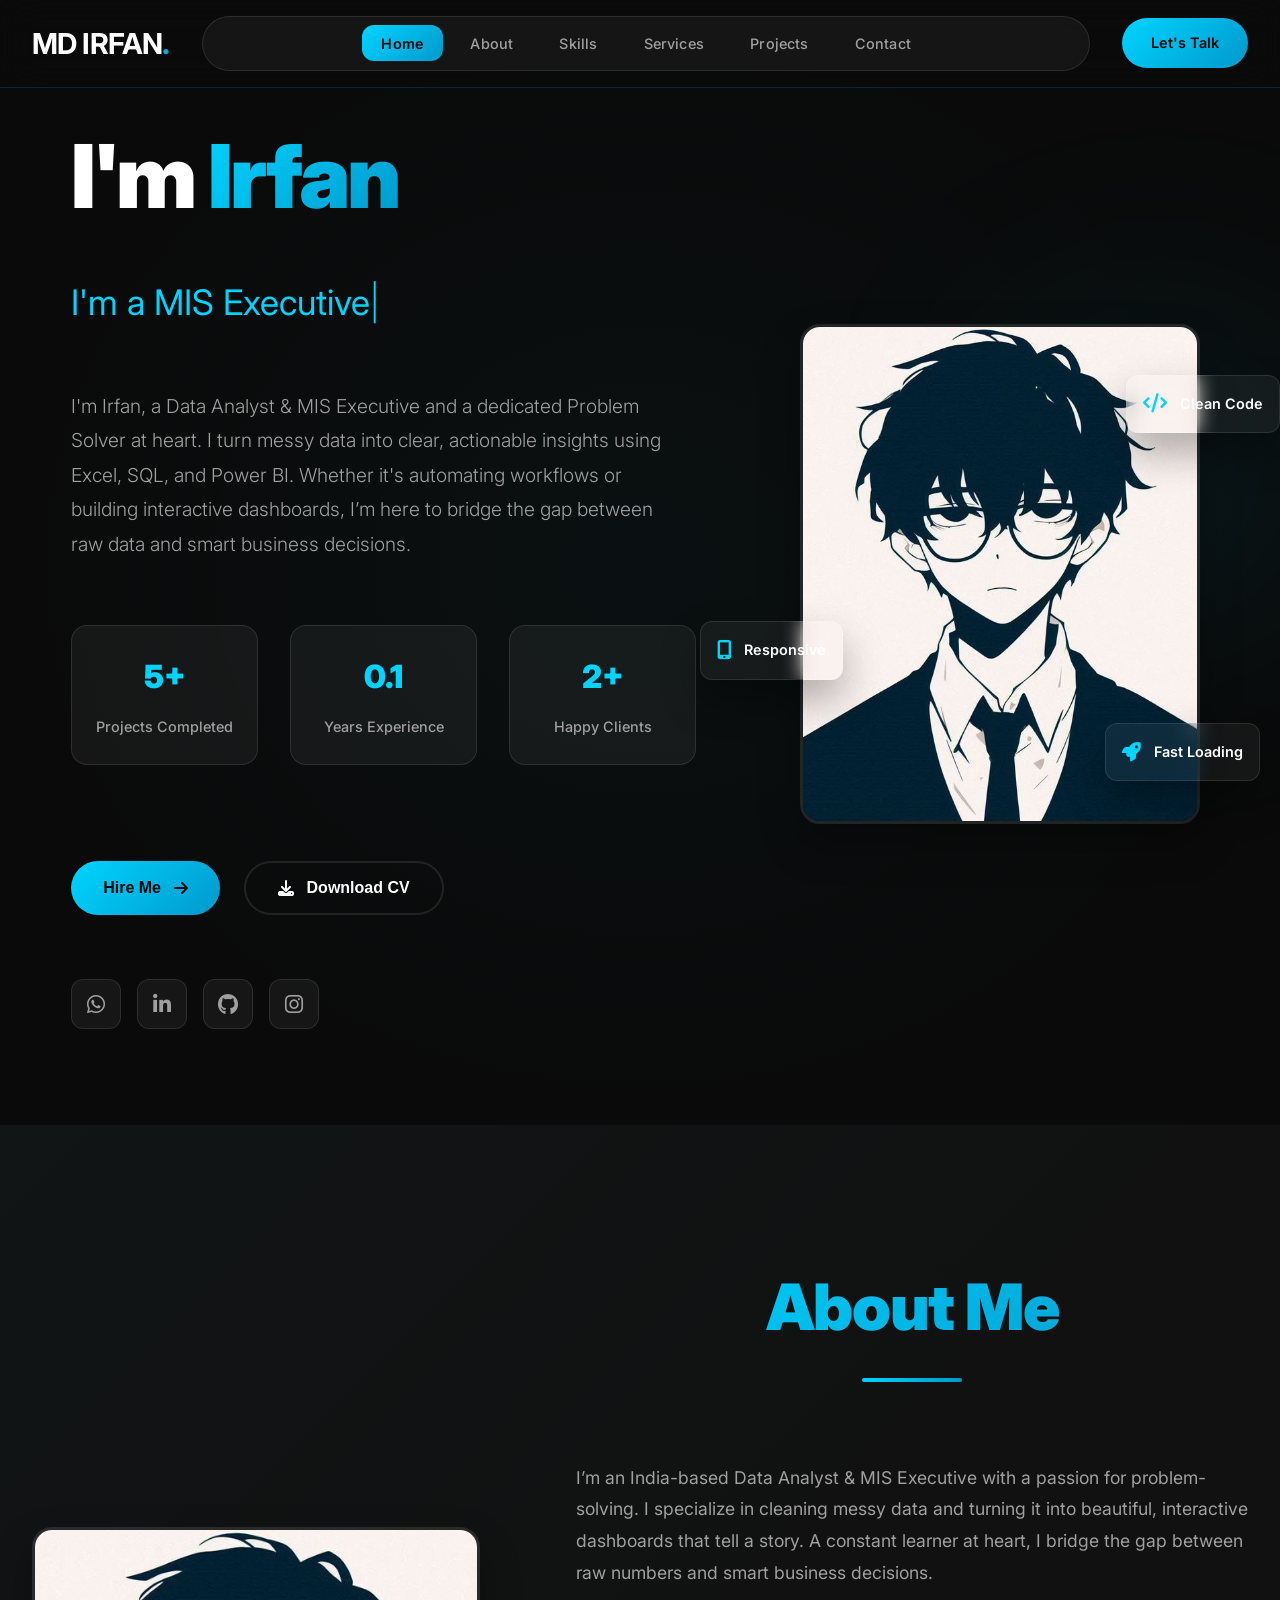
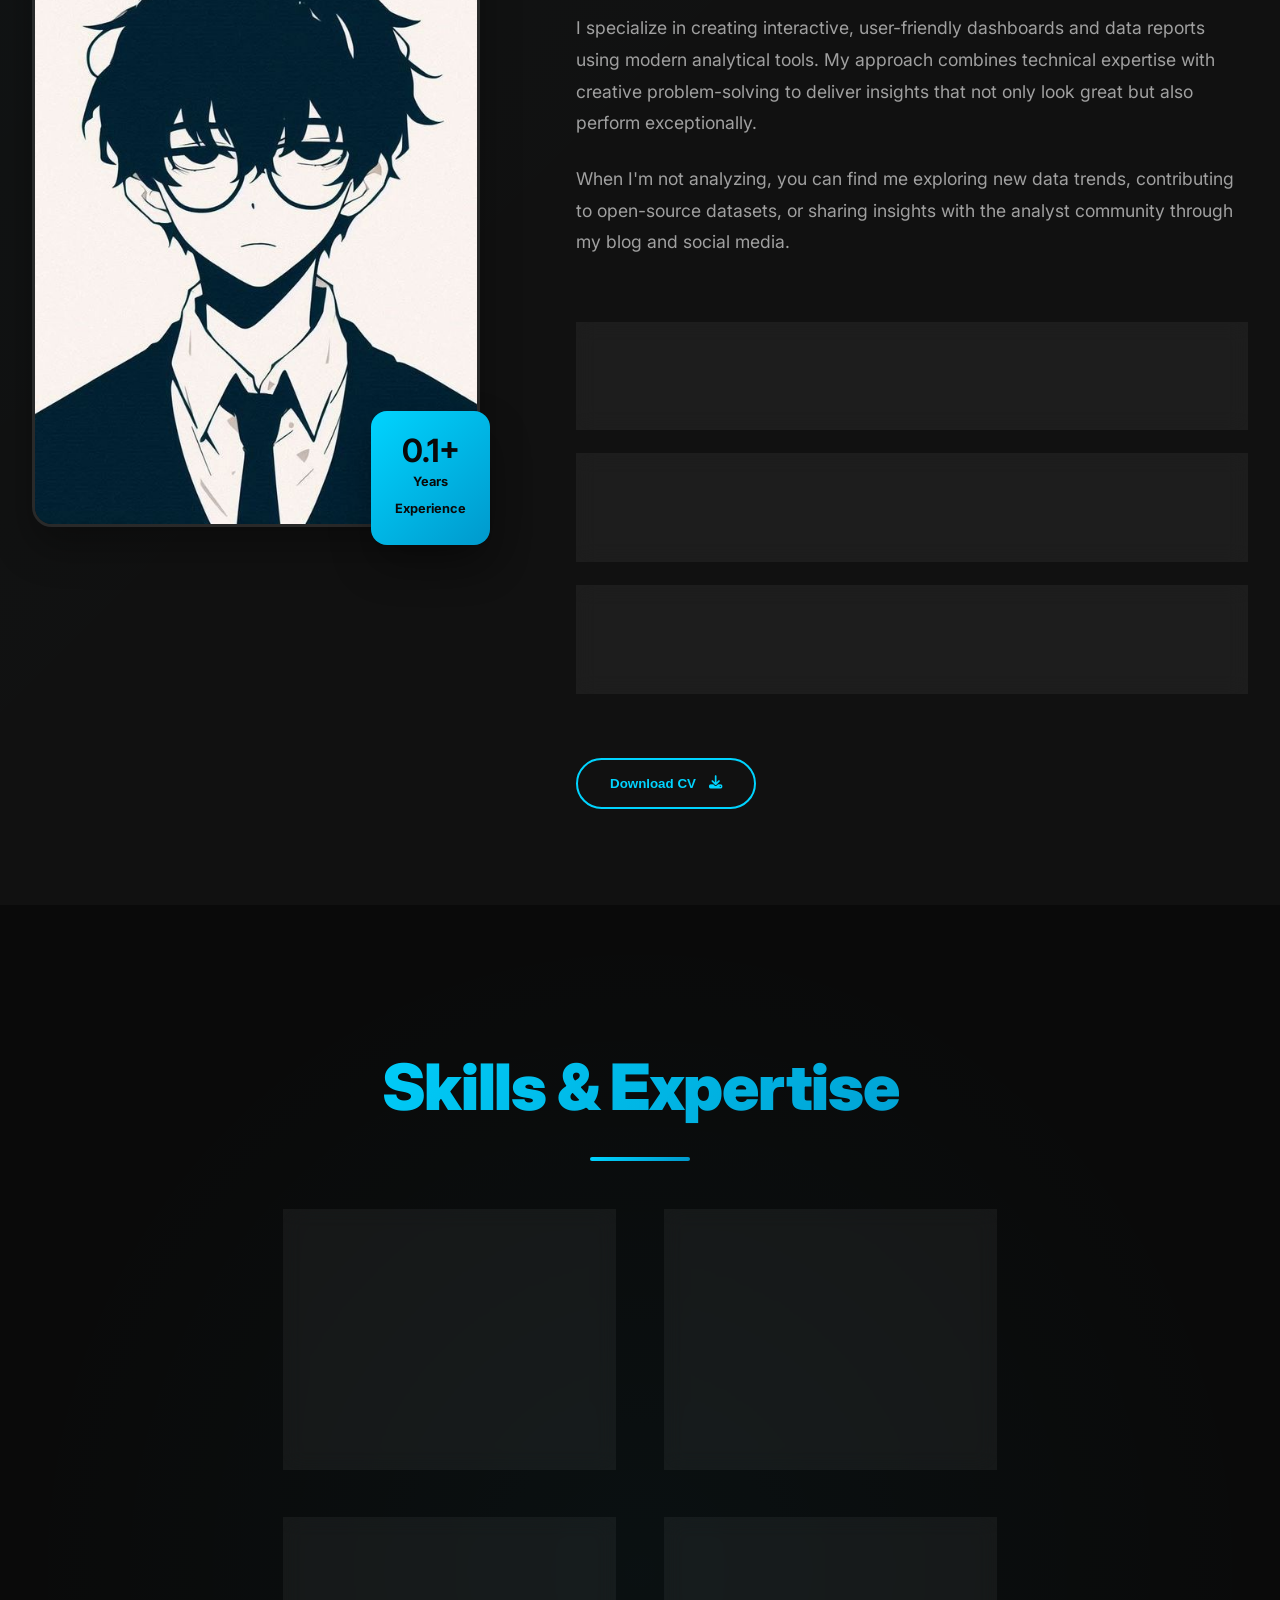
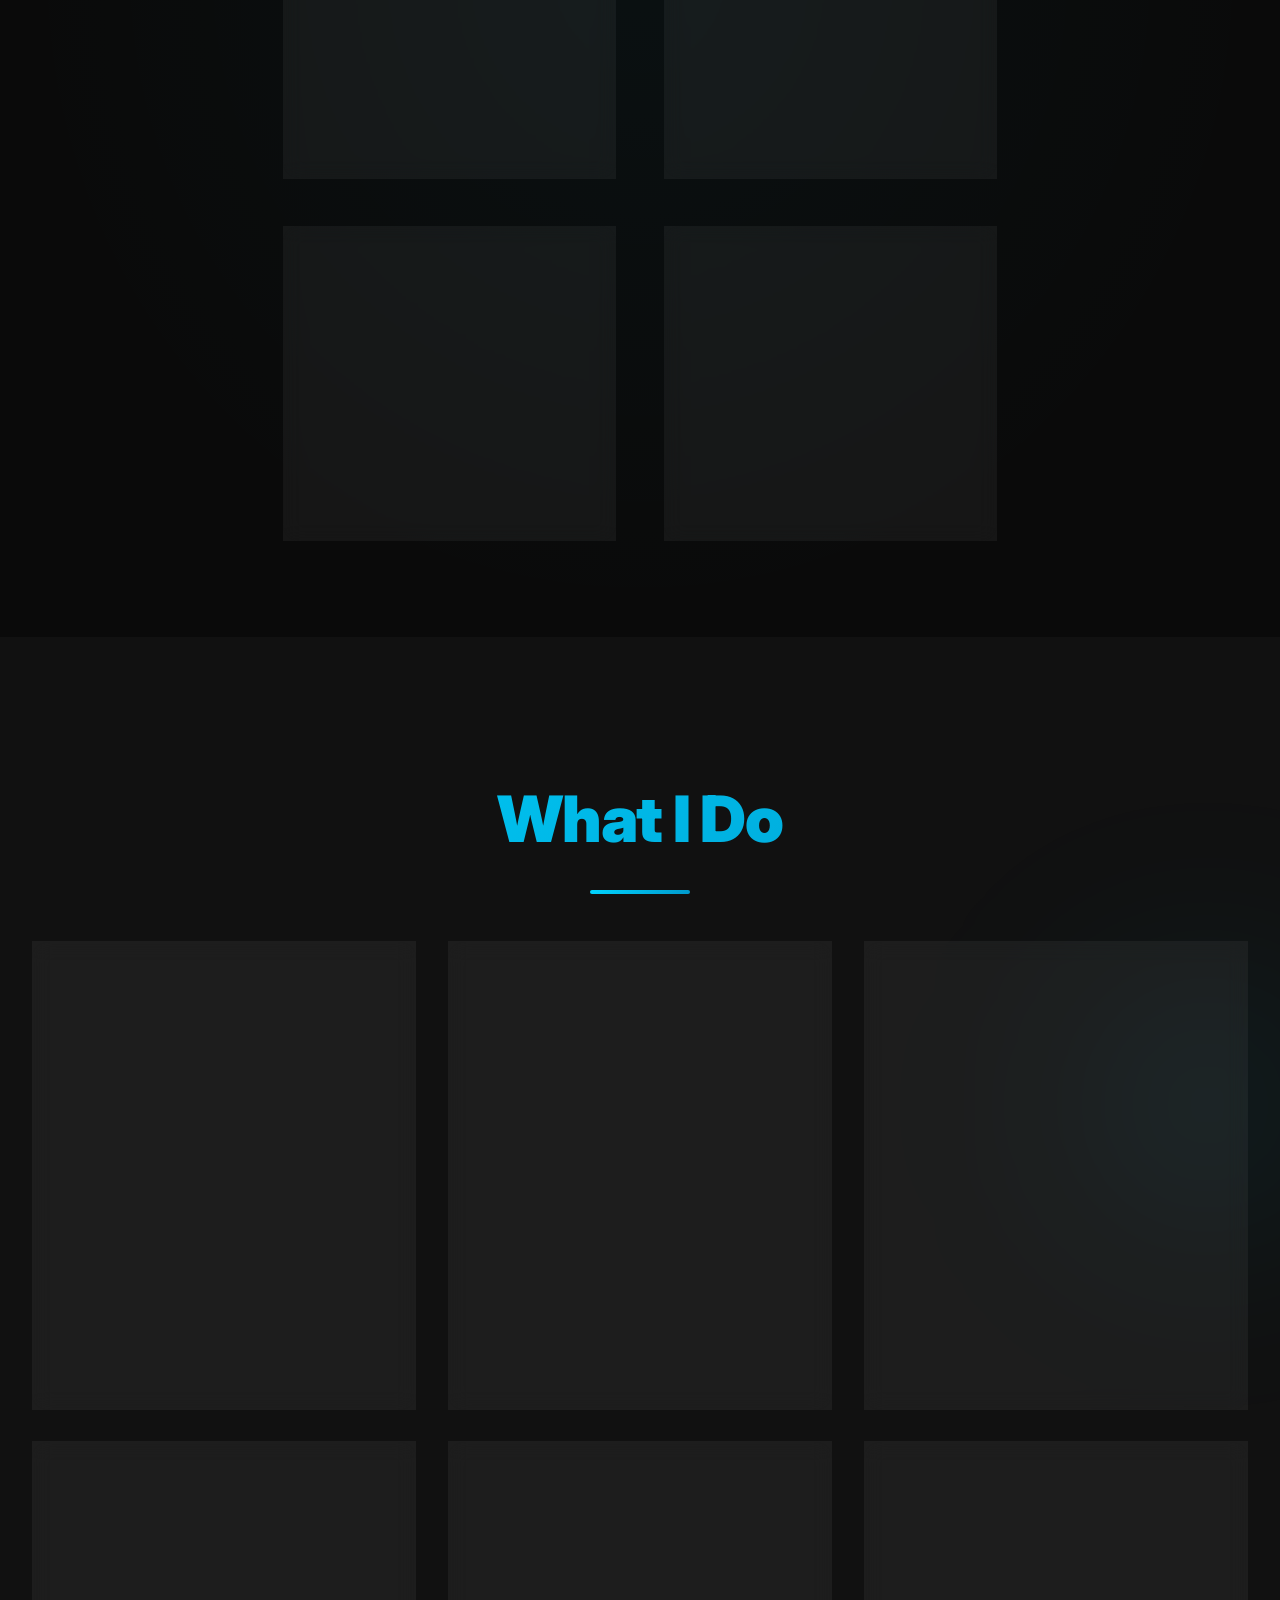
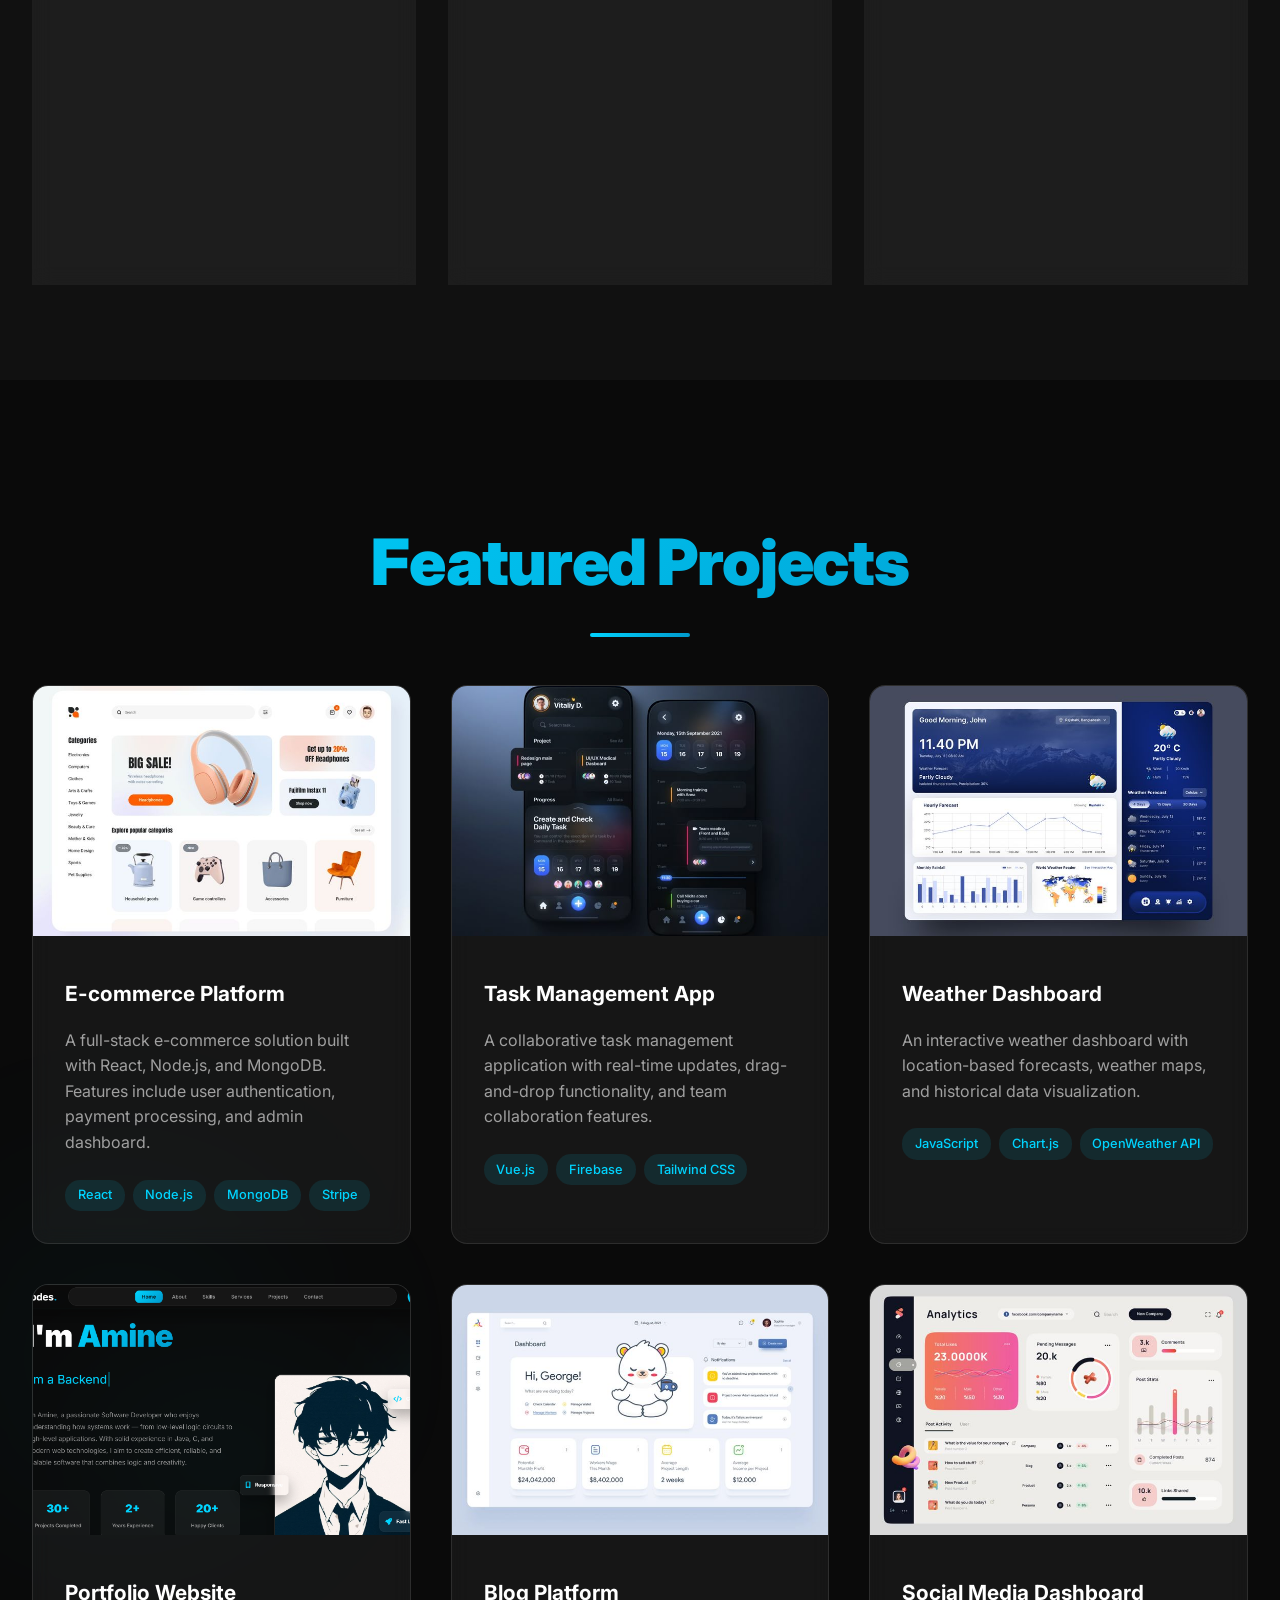
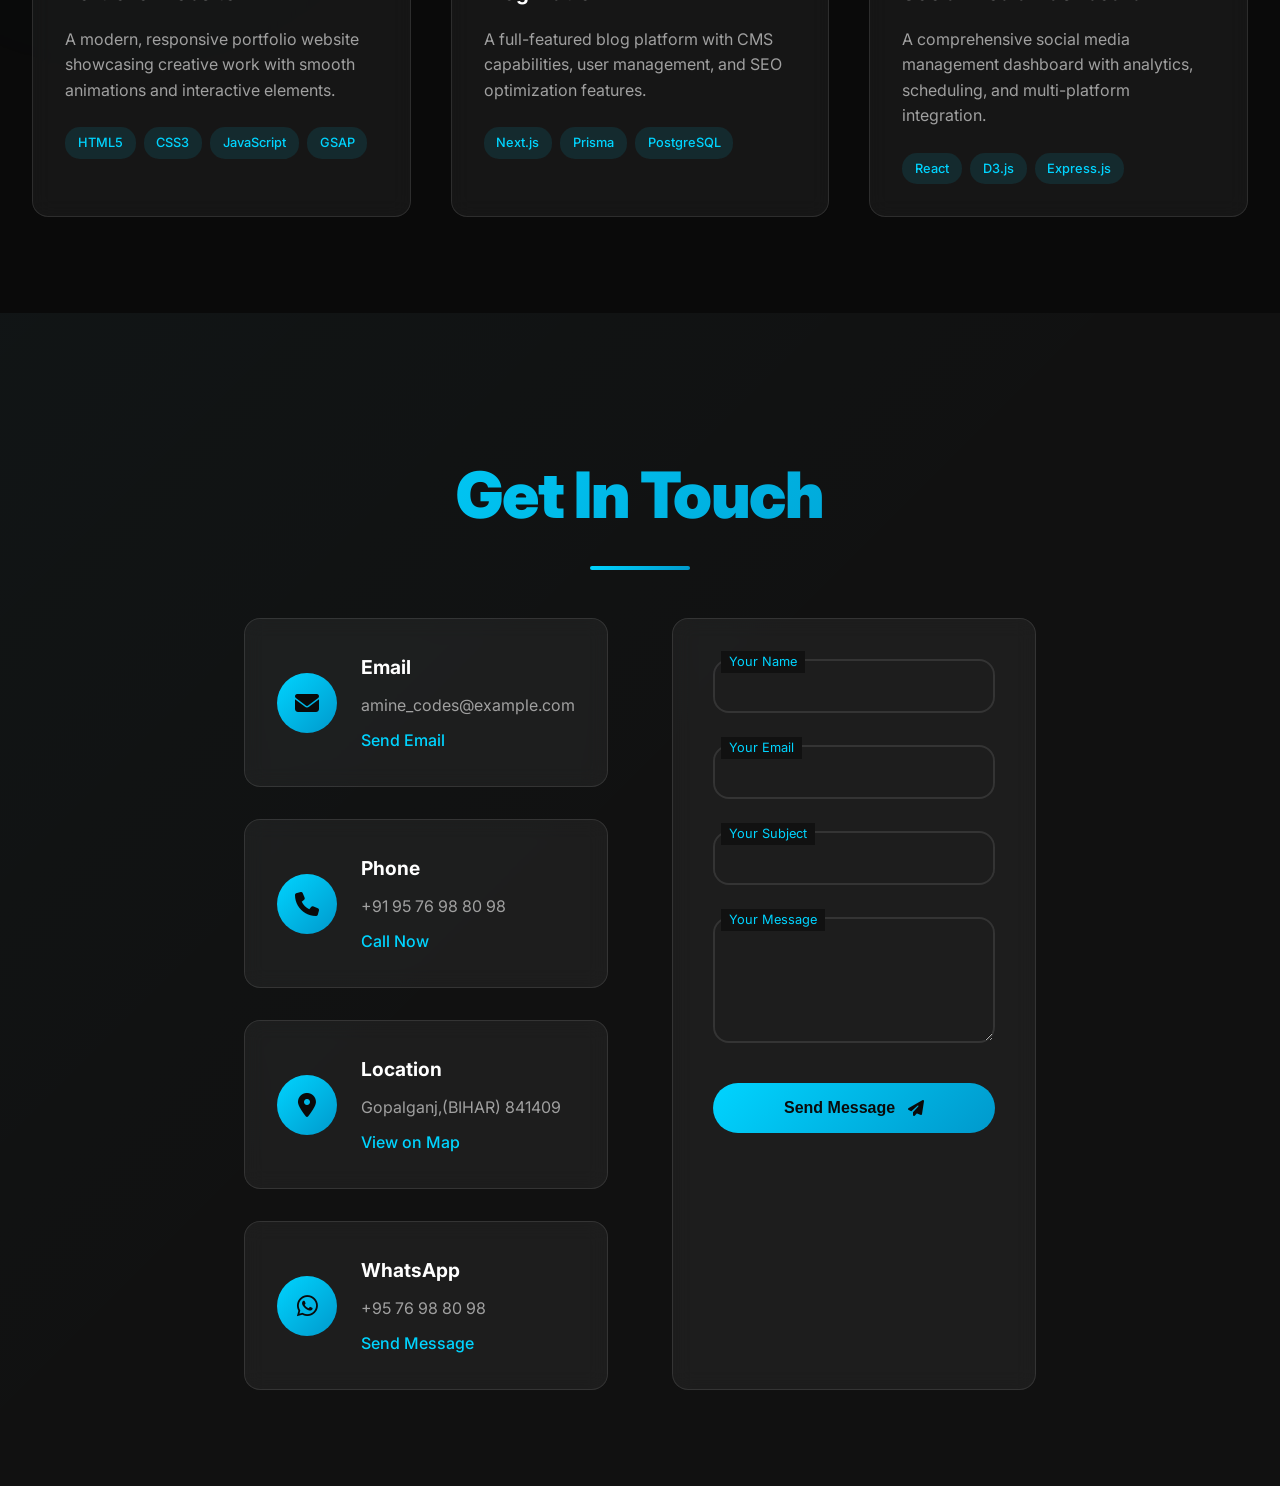
==== commit bd85791d: "Update index.html" ====
--- a/index.html
+++ b/index.html
@@ -128,11 +128,11 @@
                     <div class="about-text">
                         <h2 class="section-title">About Me</h2>
                         <div class="about-description">
-                            <p>I’m an India-based Data Analyst & MIS Executive with a passion for problem-solving. I specialize in cleaning messy data and turning it into beautiful, interactive dashboards that tell a story. A constant learner at heart, I bridge the gap between raw numbers and smart business decisions.</p>
+                            <p>I’m an India-based Data Analyst & MIS Executive with a passion for problem-solving.  I specialize in cleaning messy data and turning it into beautiful, interactive dashboards that tell a story. A constant learner at heart, I bridge the gap between raw numbers and smart business decisions.</p>
                             
                             <p>I specialize in creating interactive, user-friendly dashboards and data reports using modern analytical tools. My approach combines technical expertise with creative problem-solving to deliver insights that not only look great but also perform exceptionally.</p>
                             
-                            <p>When I'm not analyzing, you can find me exploring new data trends, contributing to open-source datasets, or sharing insights with the analyst community through my blog and social media.</p>
+                            <p>When I'm not analyzing, you can find me exploring new data trends, contributing to open-source datasets, or sharing insights with the analyst community through my     blog and social media.</p>
                         </div>
 
                         <div class="about-highlights">
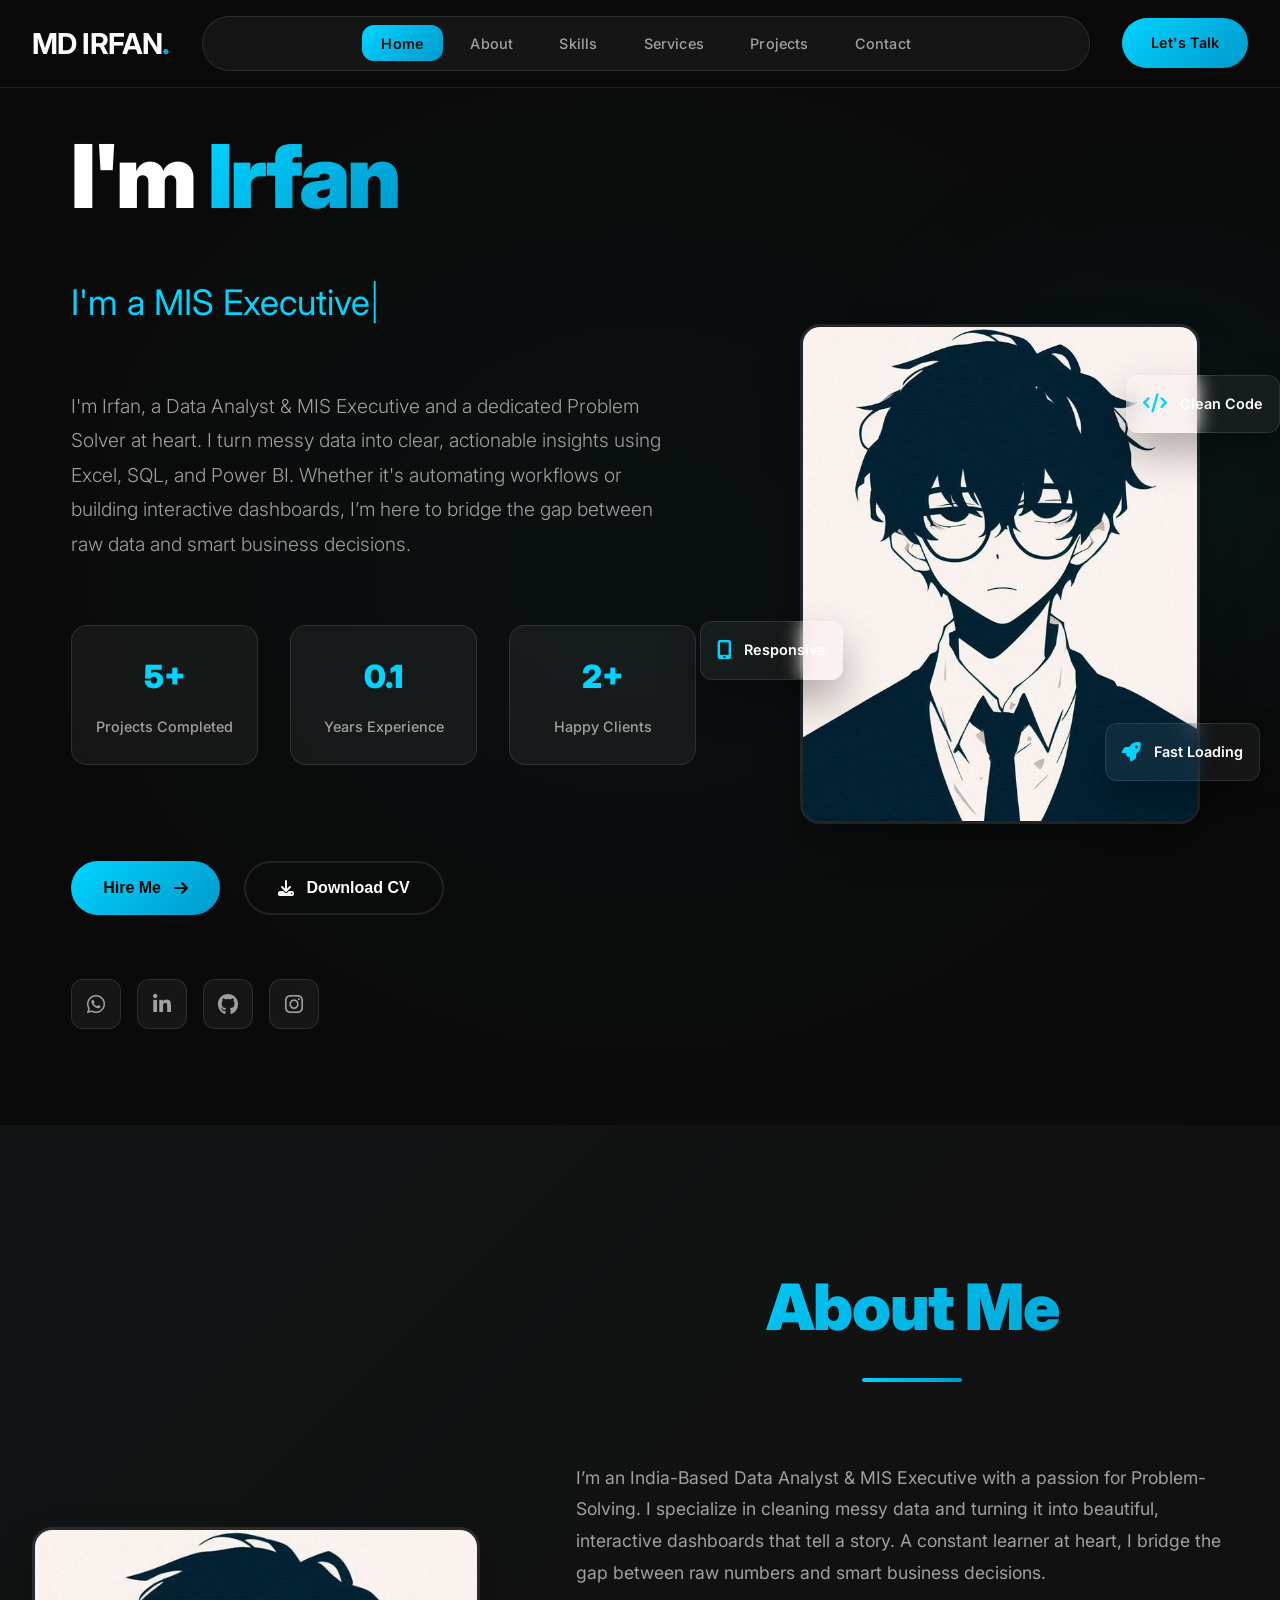
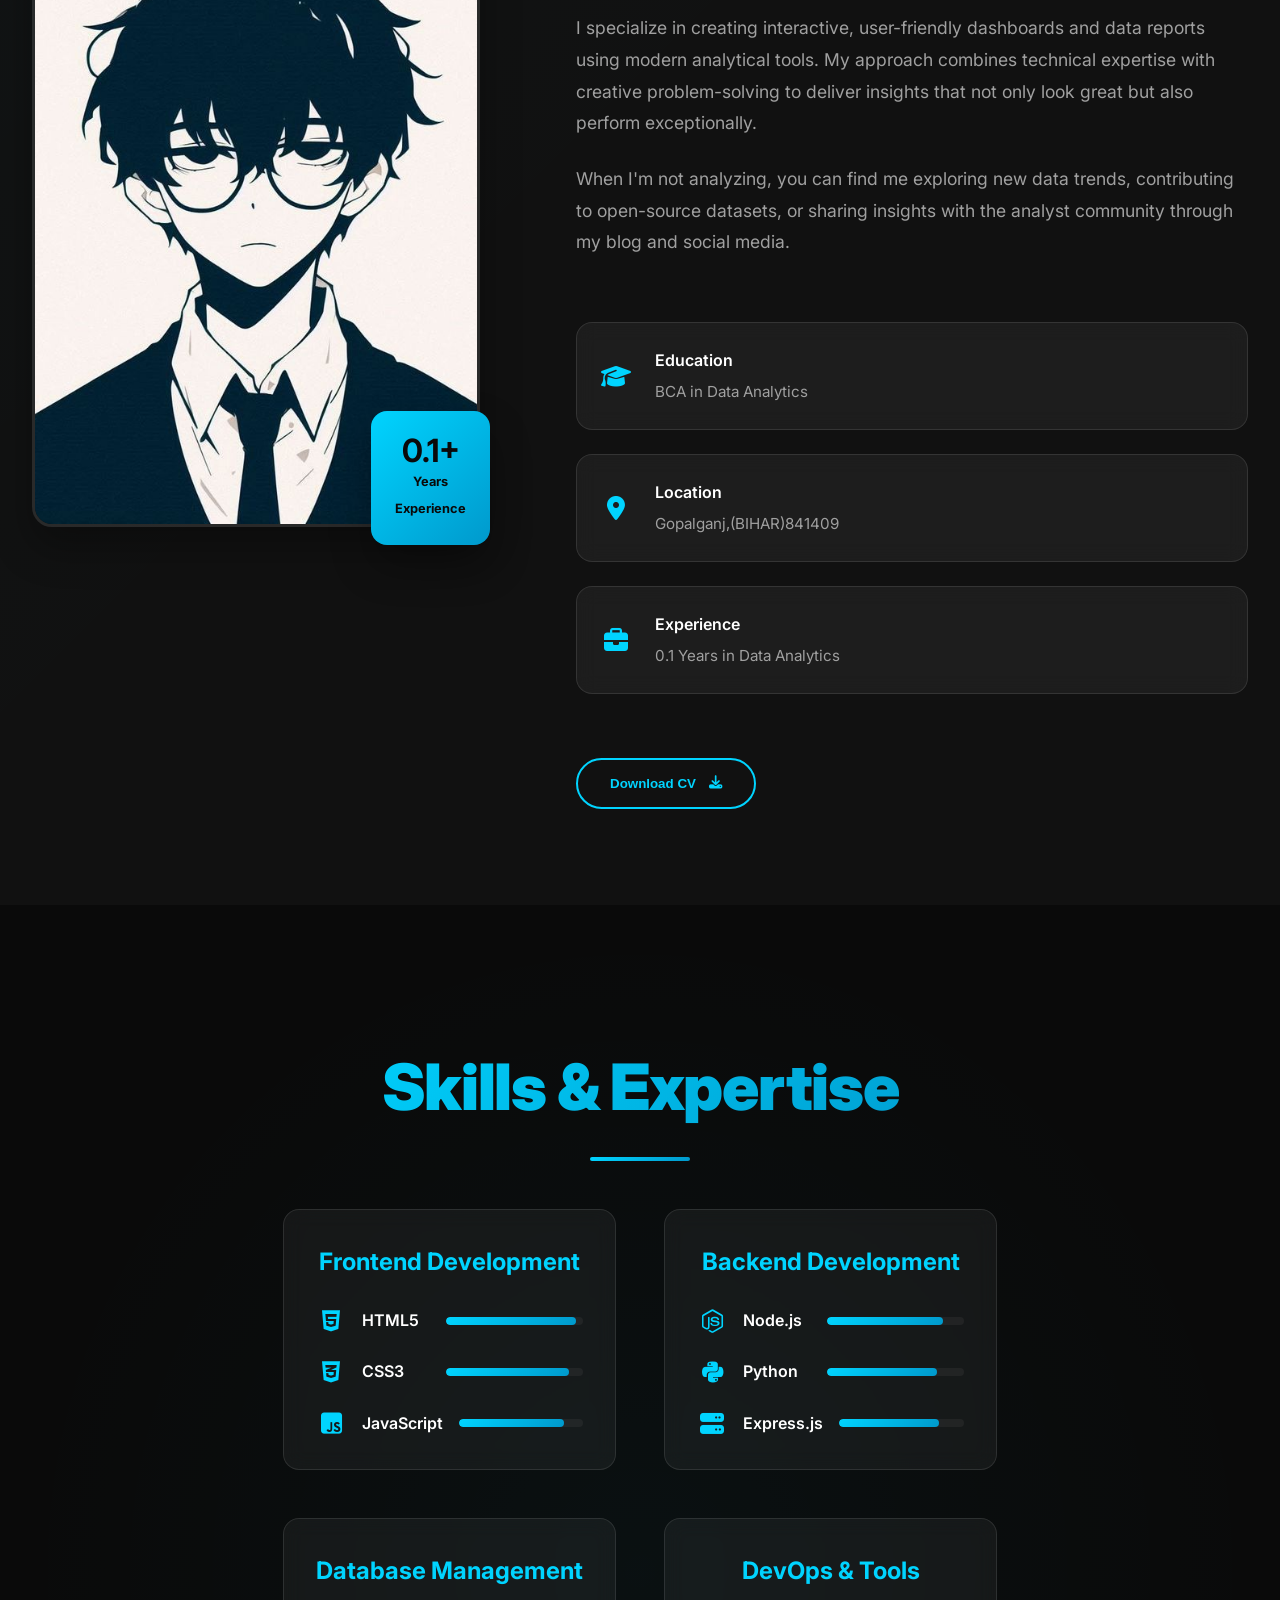
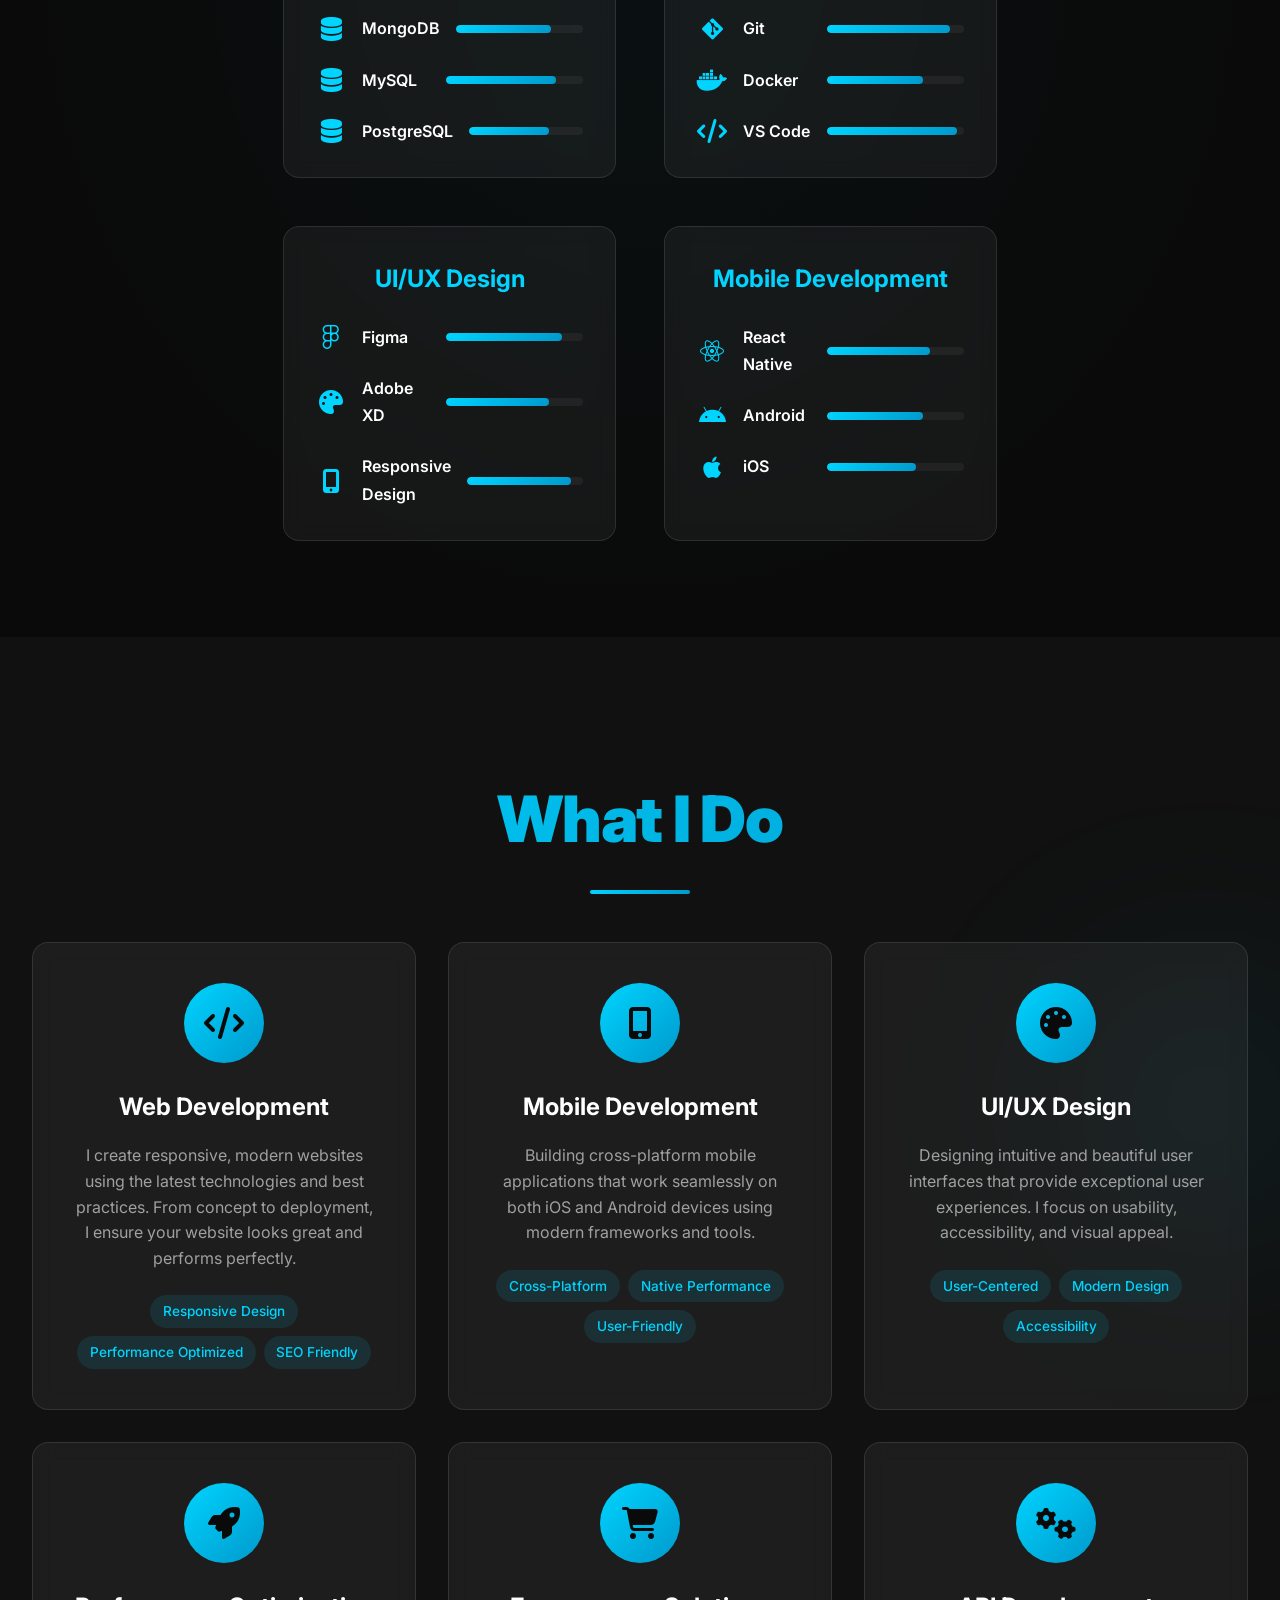
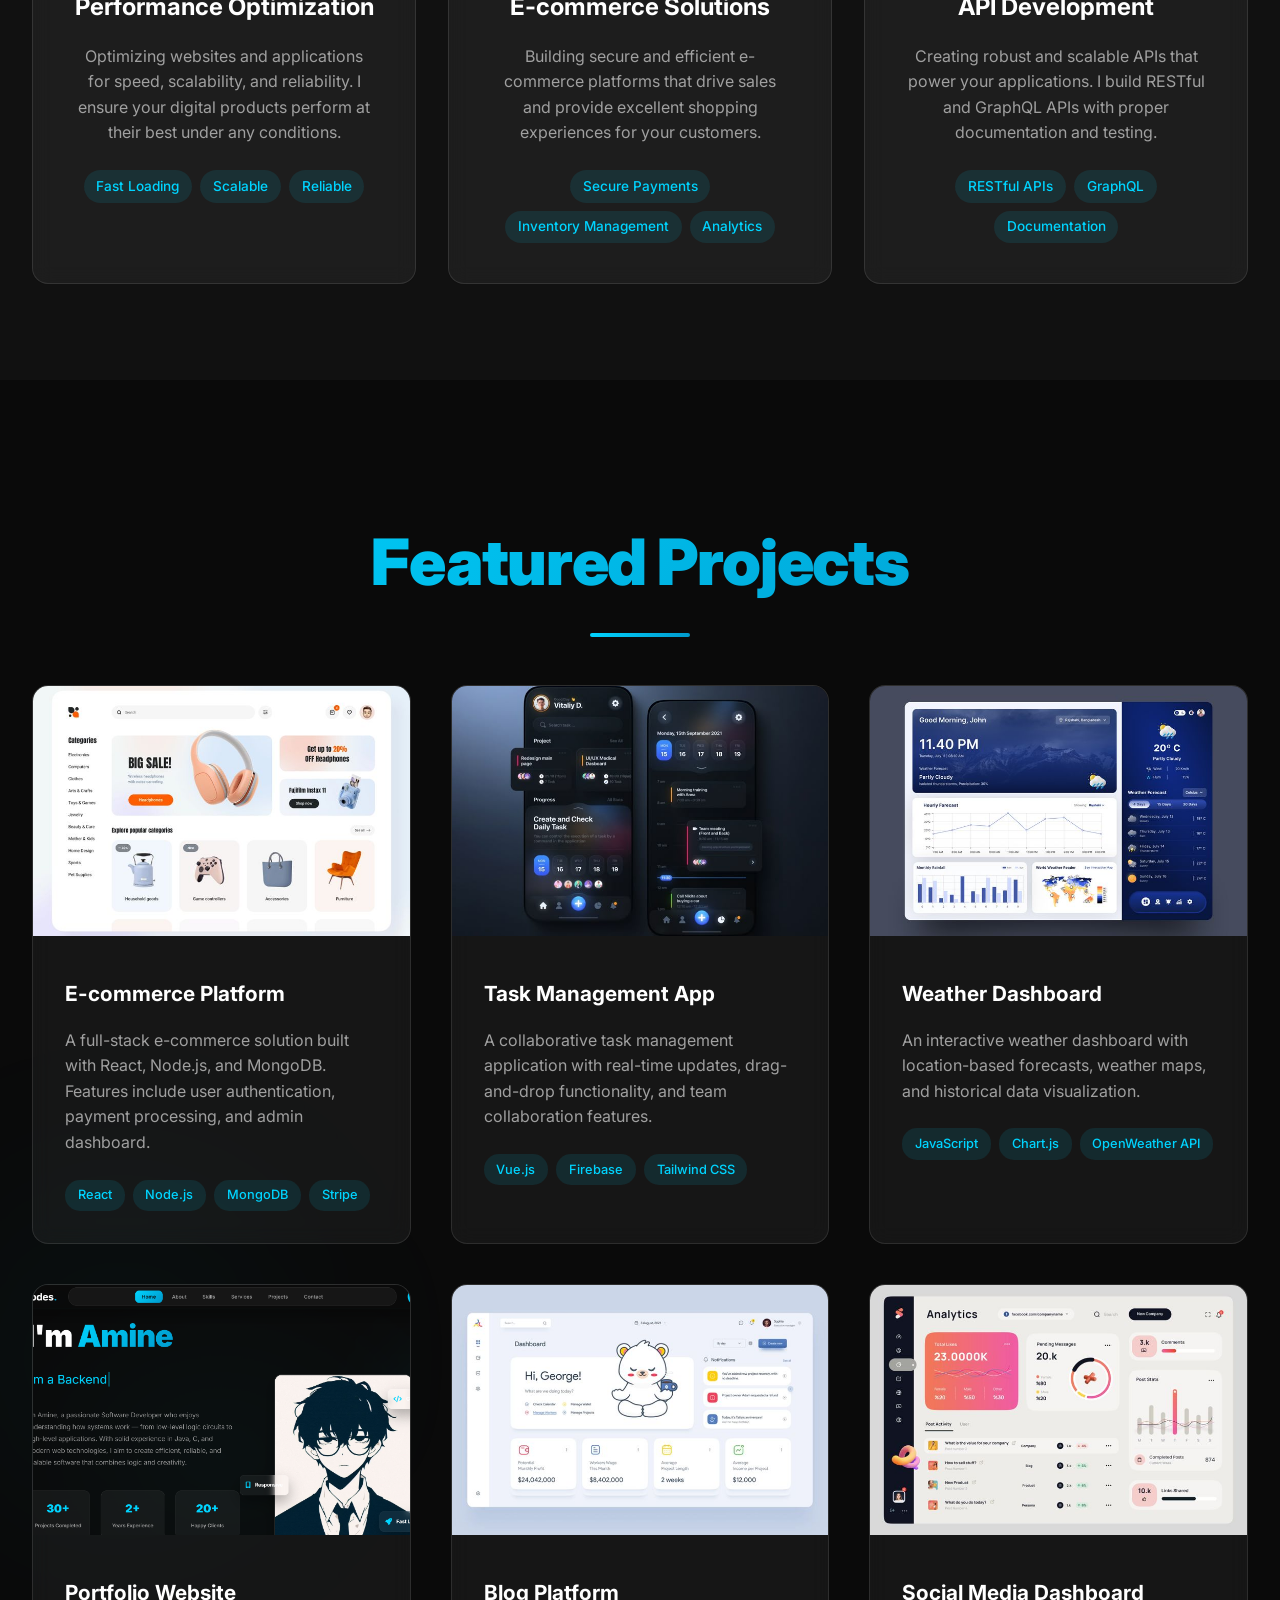
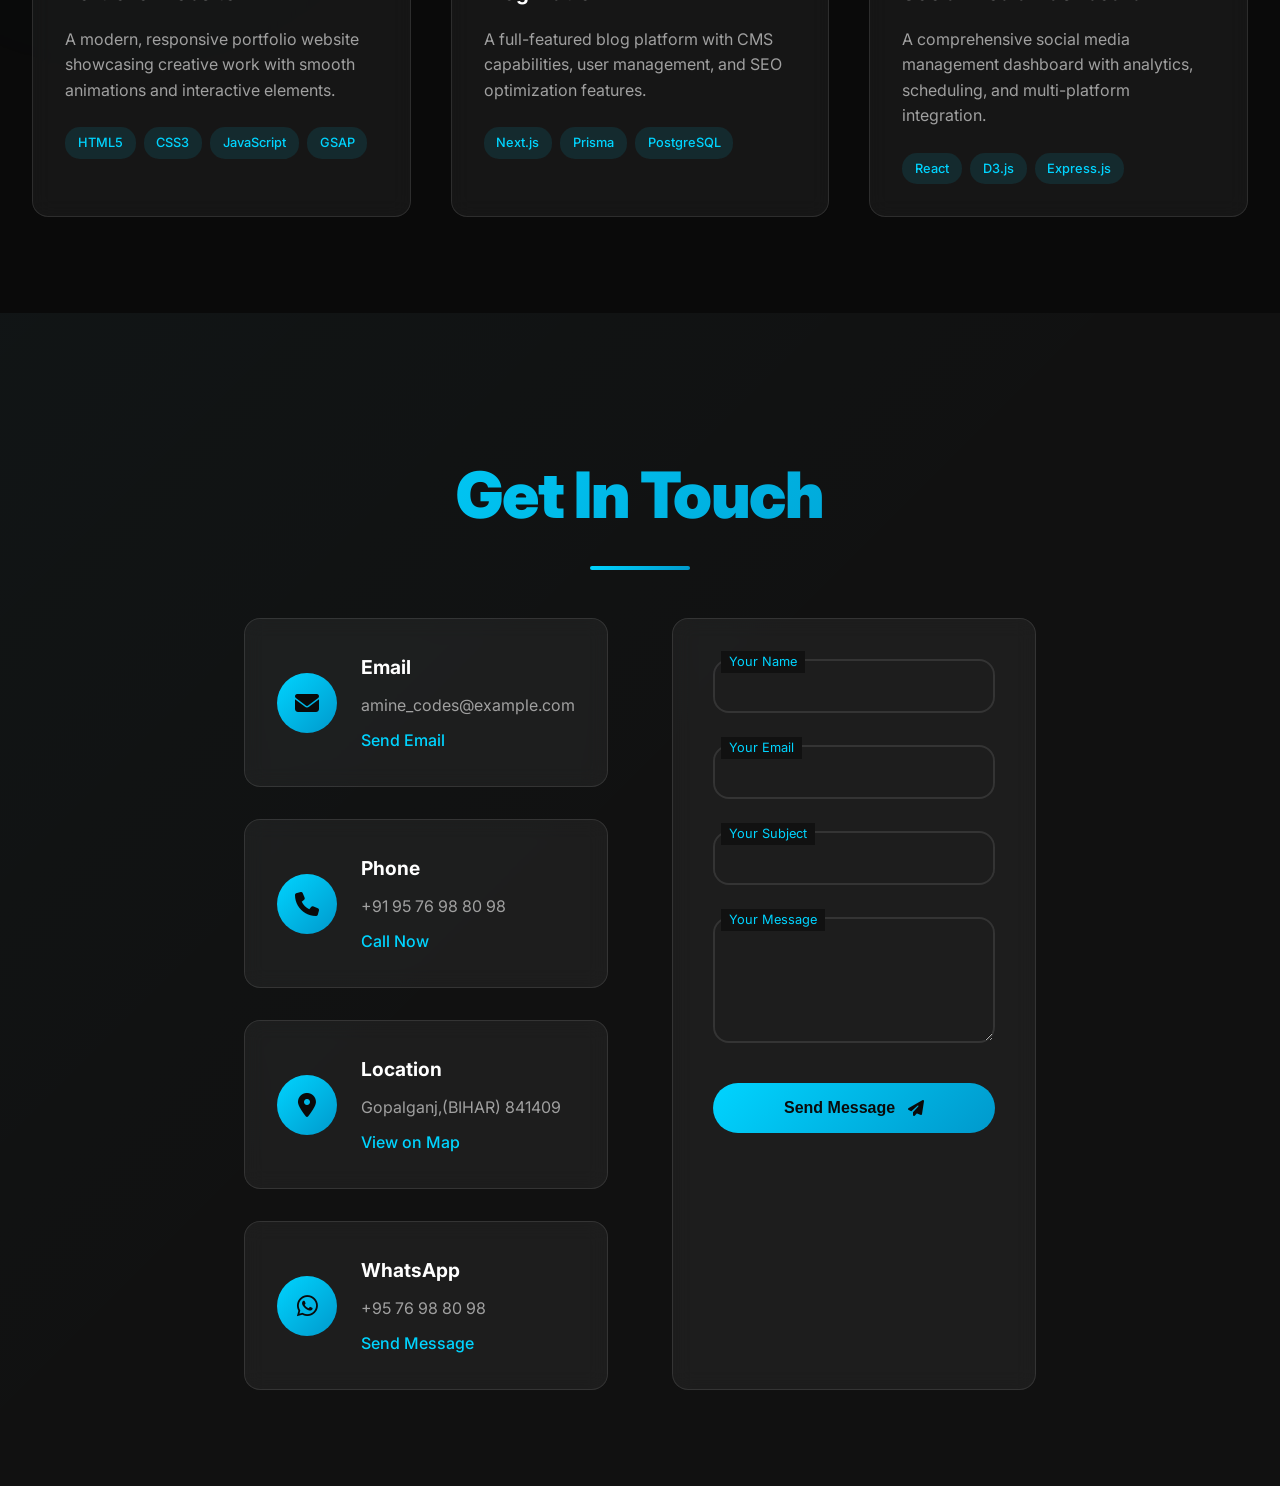
==== commit 3d9d346c: "Update index.html" ====
--- a/index.html
+++ b/index.html
@@ -128,7 +128,7 @@
                     <div class="about-text">
                         <h2 class="section-title">About Me</h2>
                         <div class="about-description">
-                            <p>I’m an India-based Data Analyst & MIS Executive with a passion for problem-solving.  I specialize in cleaning messy data and turning it into beautiful, interactive dashboards that tell a story. A constant learner at heart, I bridge the gap between raw numbers and smart business decisions.</p>
+                            <p>I’m an India-Based Data Analyst & MIS Executive with a passion for Problem-Solving. I specialize in cleaning messy data and turning it into beautiful, interactive dashboards that tell a story. A constant learner at heart, I bridge the gap between raw numbers and smart business decisions.</p>
                             
                             <p>I specialize in creating interactive, user-friendly dashboards and data reports using modern analytical tools. My approach combines technical expertise with creative problem-solving to deliver insights that not only look great but also perform exceptionally.</p>
                             
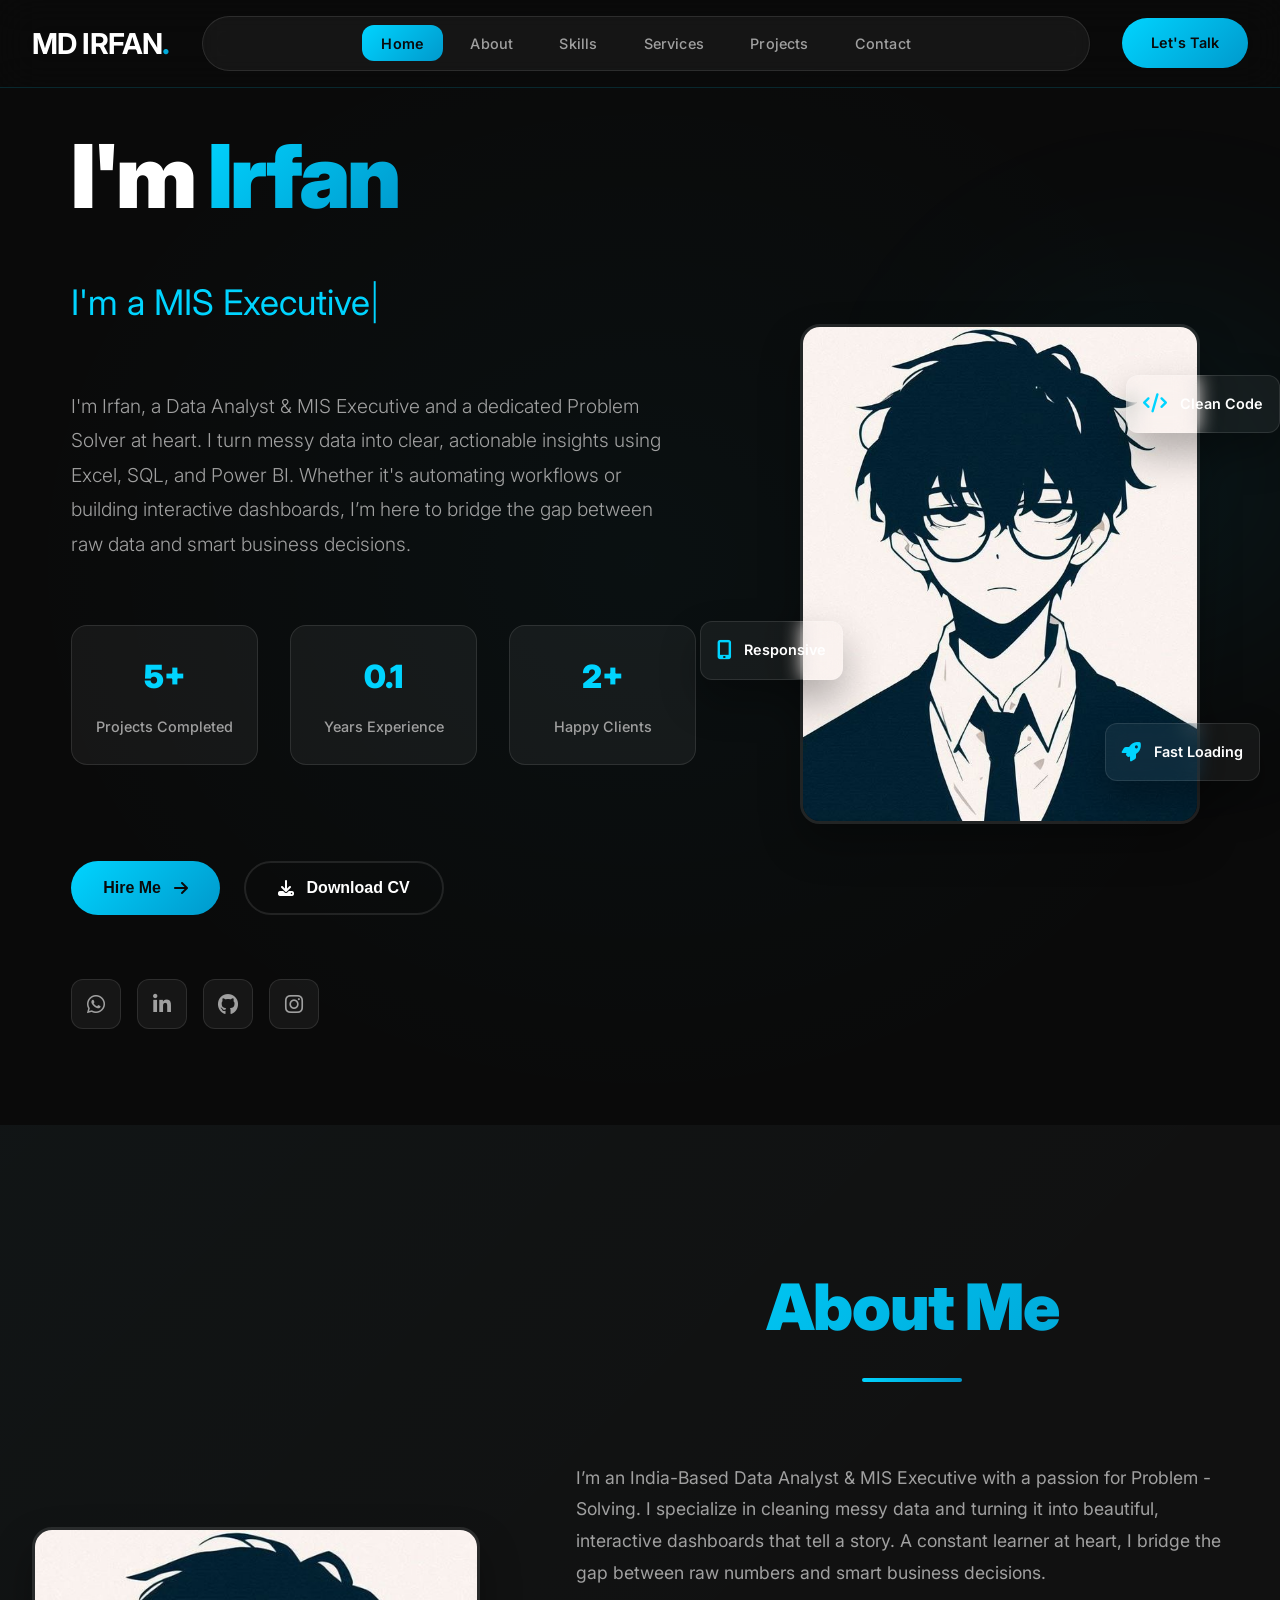
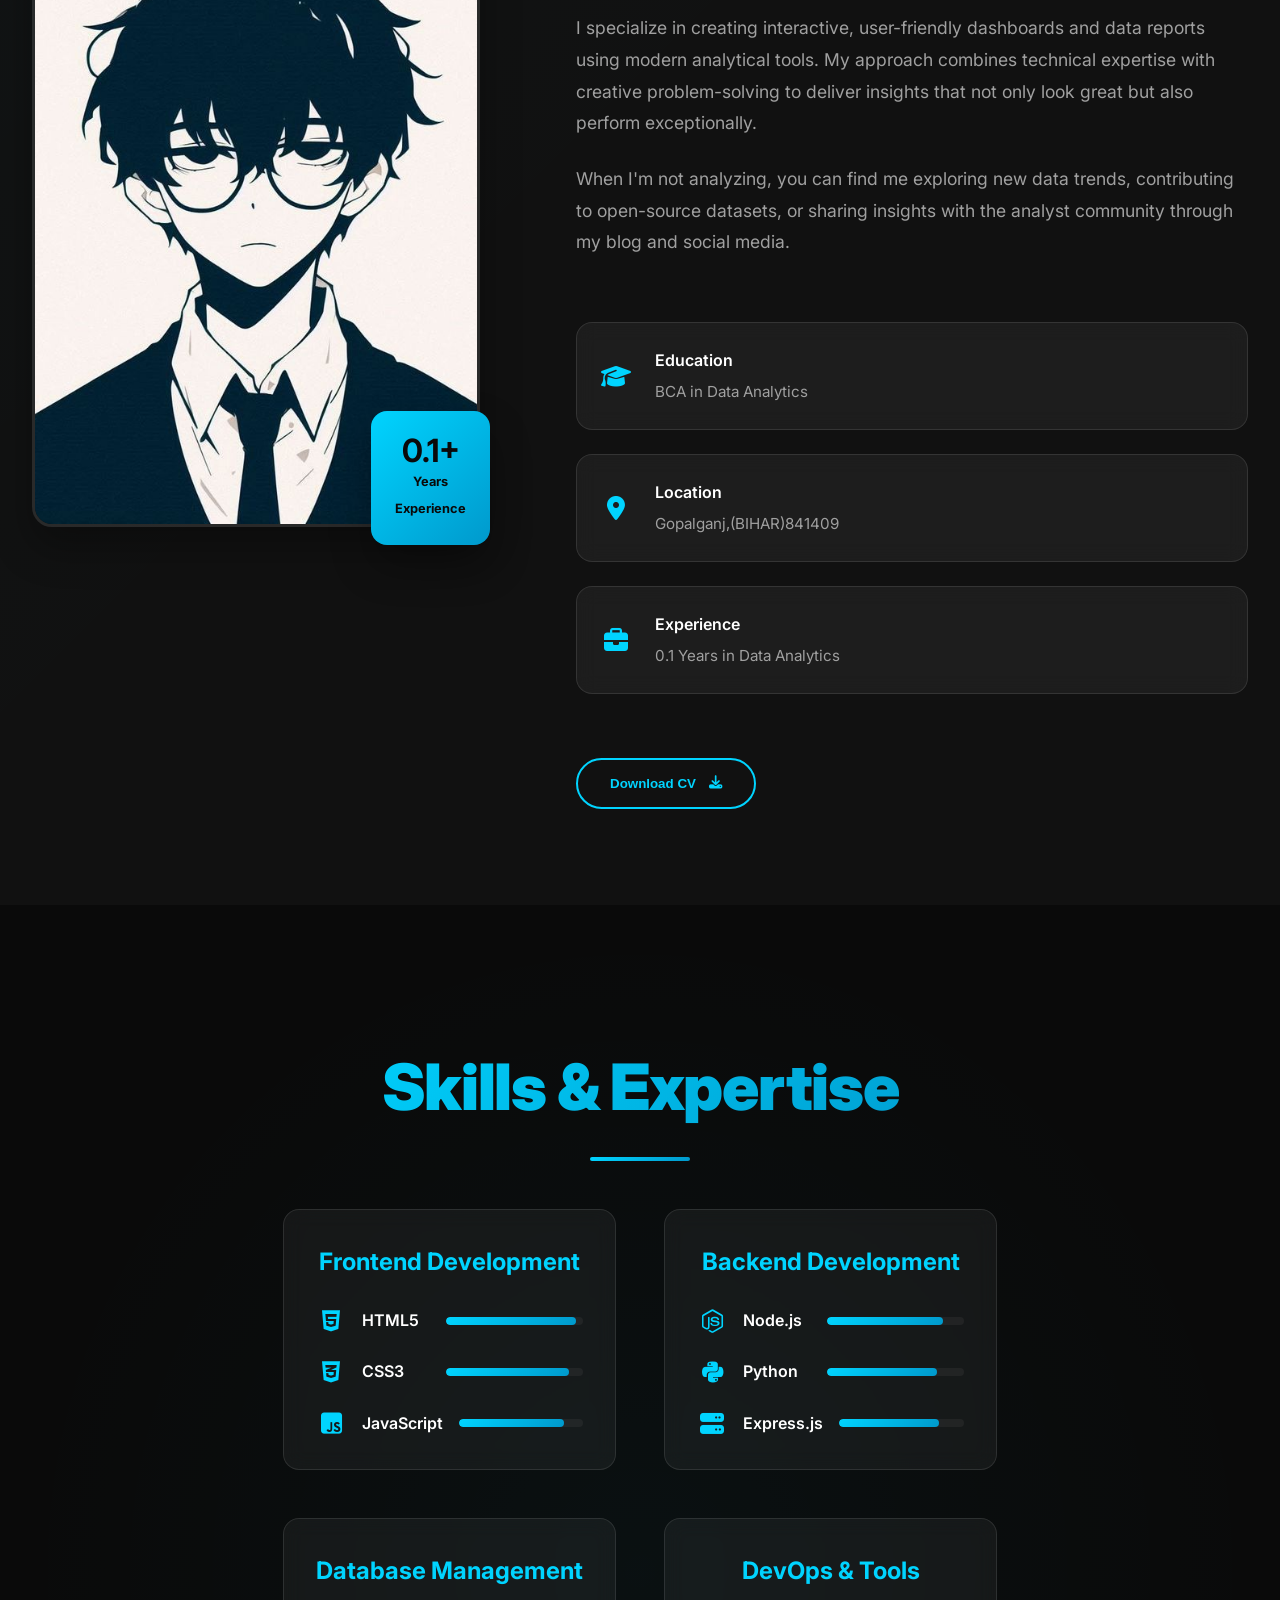
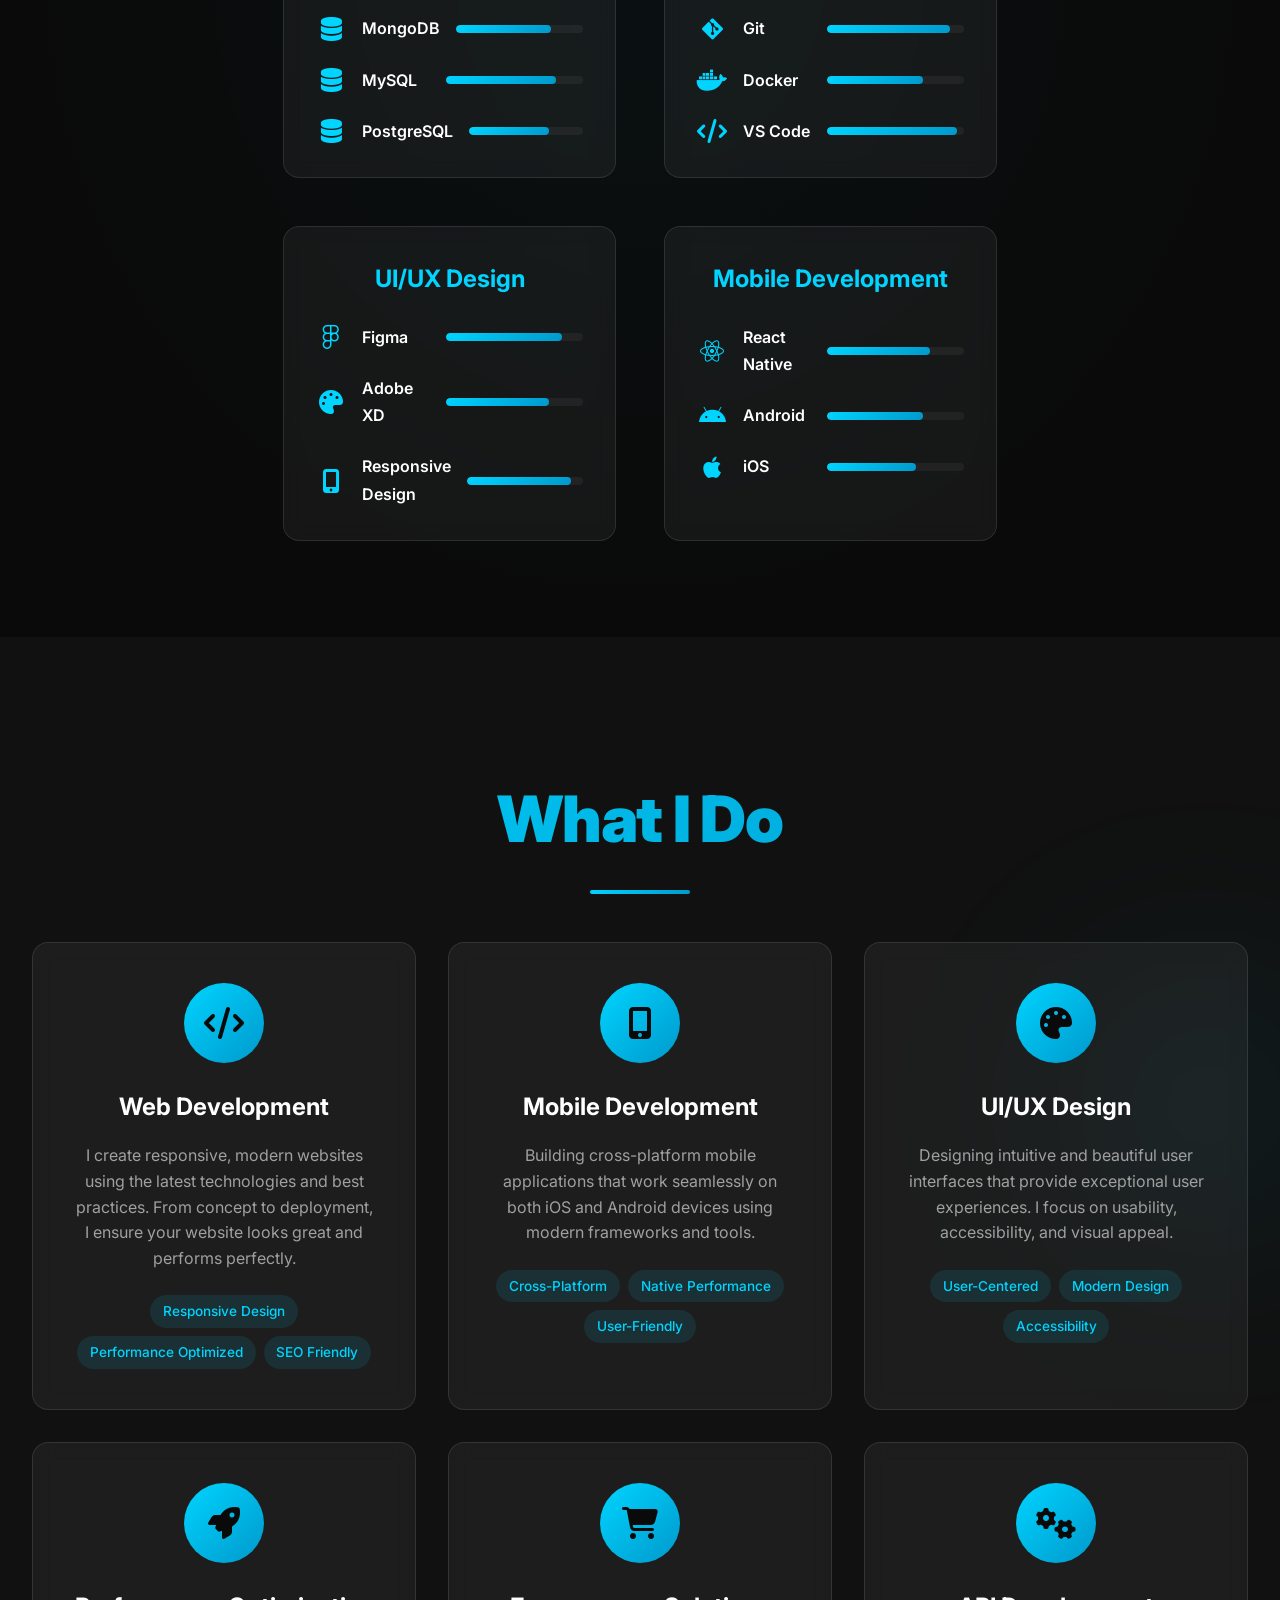
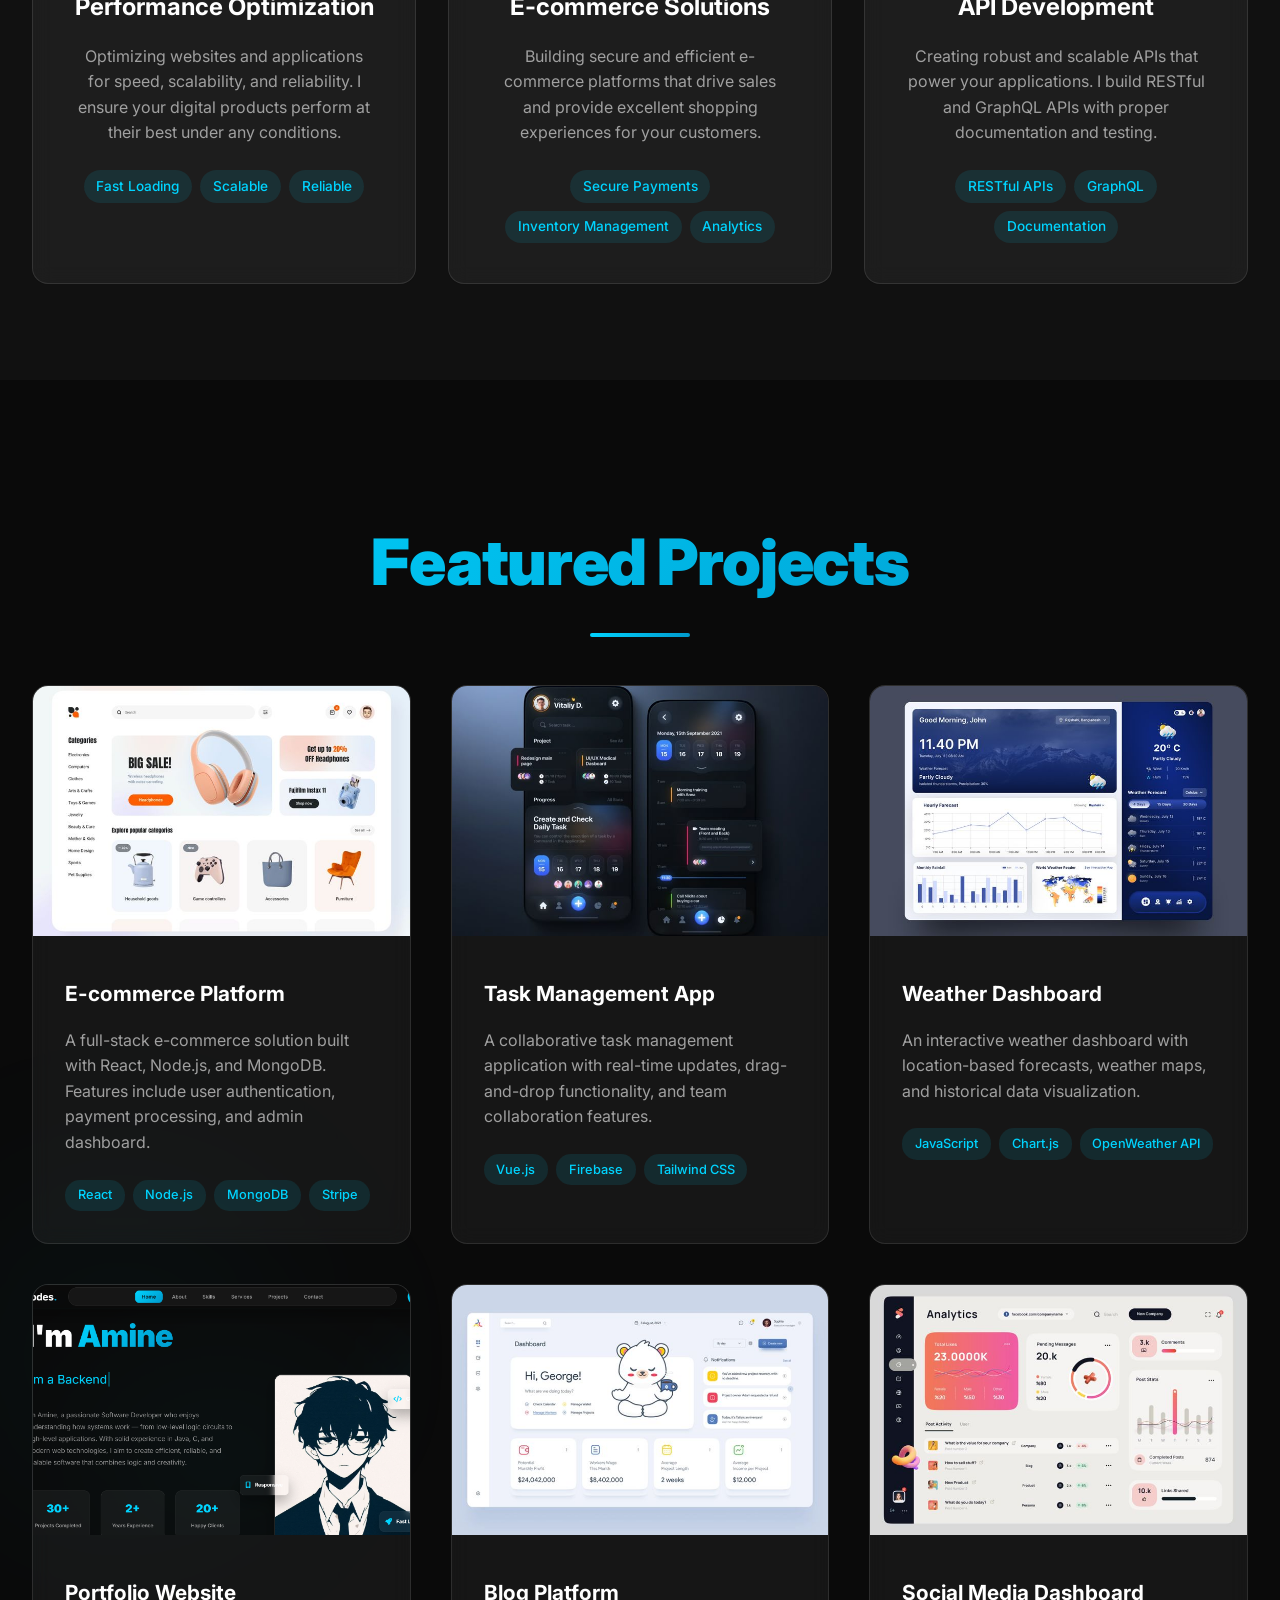
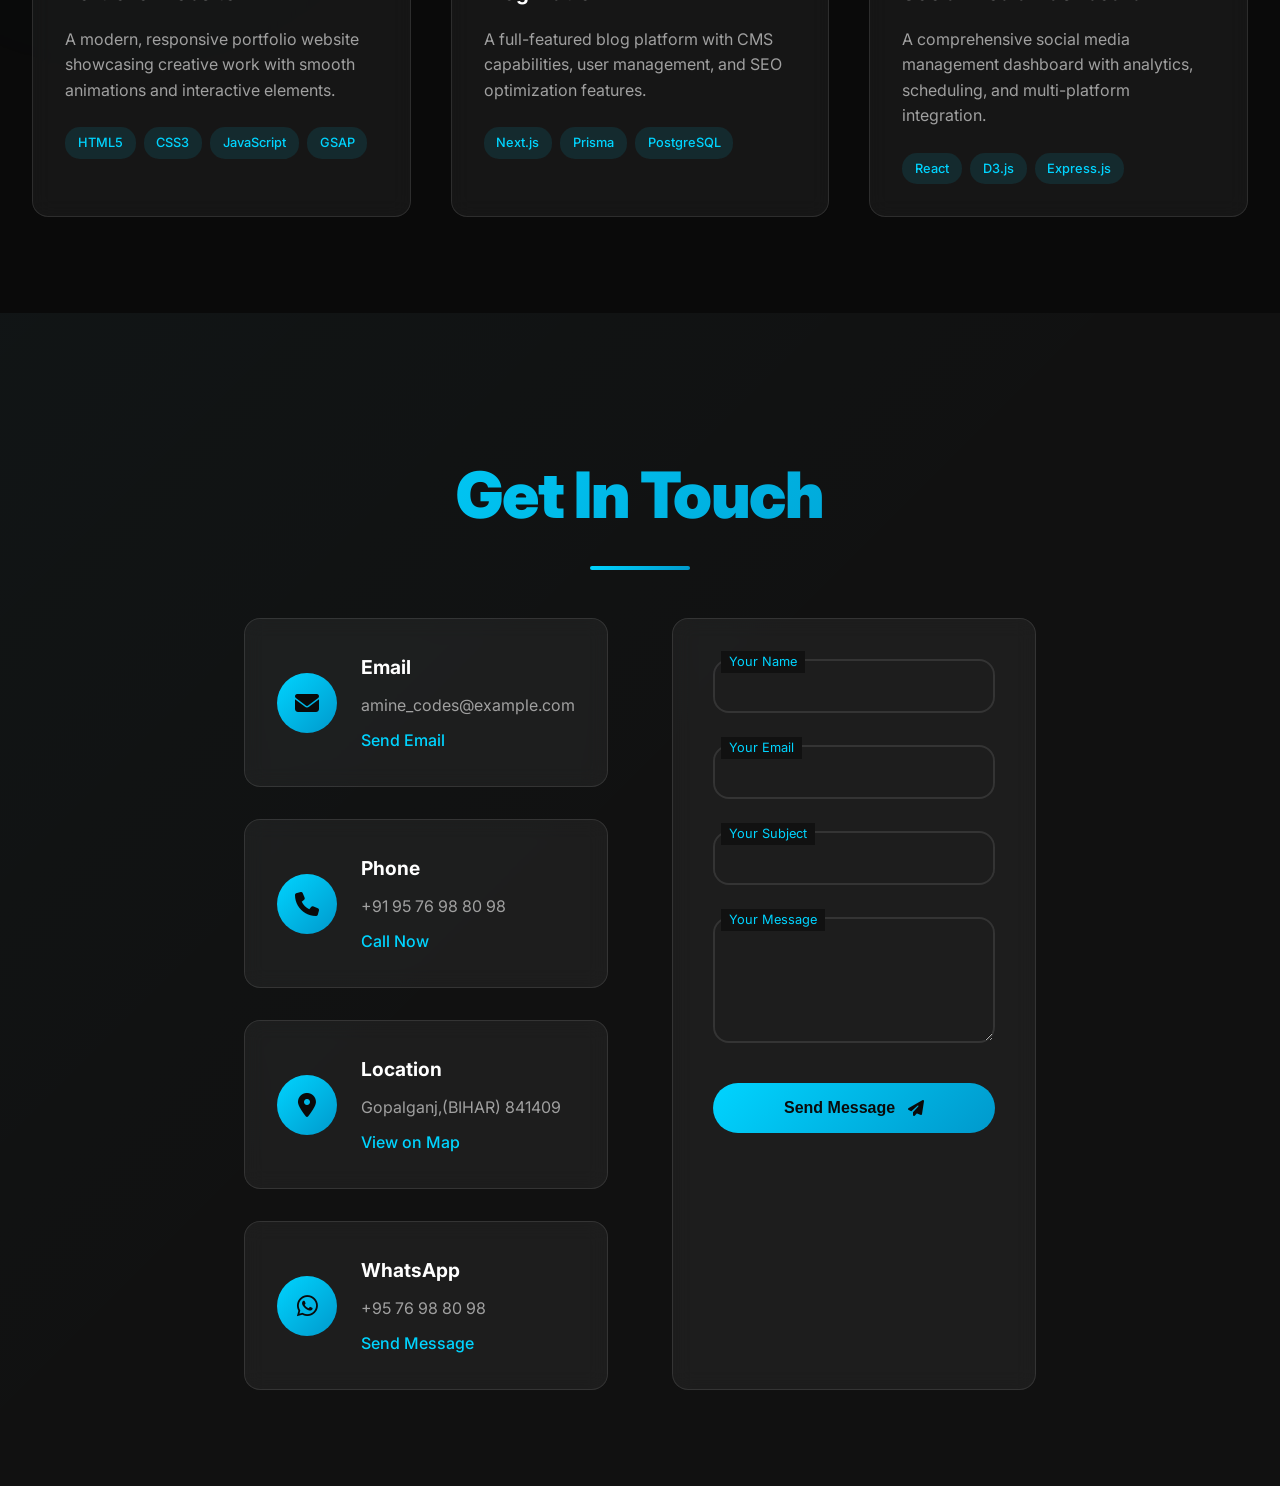
==== commit e1226822: "Update index.html" ====
--- a/index.html
+++ b/index.html
@@ -128,7 +128,7 @@
                     <div class="about-text">
                         <h2 class="section-title">About Me</h2>
                         <div class="about-description">
-                            <p>I’m an India-Based Data Analyst & MIS Executive with a passion for Problem-Solving. I specialize in cleaning messy data and turning it into beautiful, interactive dashboards that tell a story. A constant learner at heart, I bridge the gap between raw numbers and smart business decisions.</p>
+                            <p>I’m an India-Based Data Analyst & MIS Executive with a passion for Problem - Solving. I specialize in cleaning messy data and turning it into beautiful, interactive dashboards that tell a story. A constant learner at heart, I bridge the gap between raw numbers and smart business decisions.</p>
                             
                             <p>I specialize in creating interactive, user-friendly dashboards and data reports using modern analytical tools. My approach combines technical expertise with creative problem-solving to deliver insights that not only look great but also perform exceptionally.</p>
                             
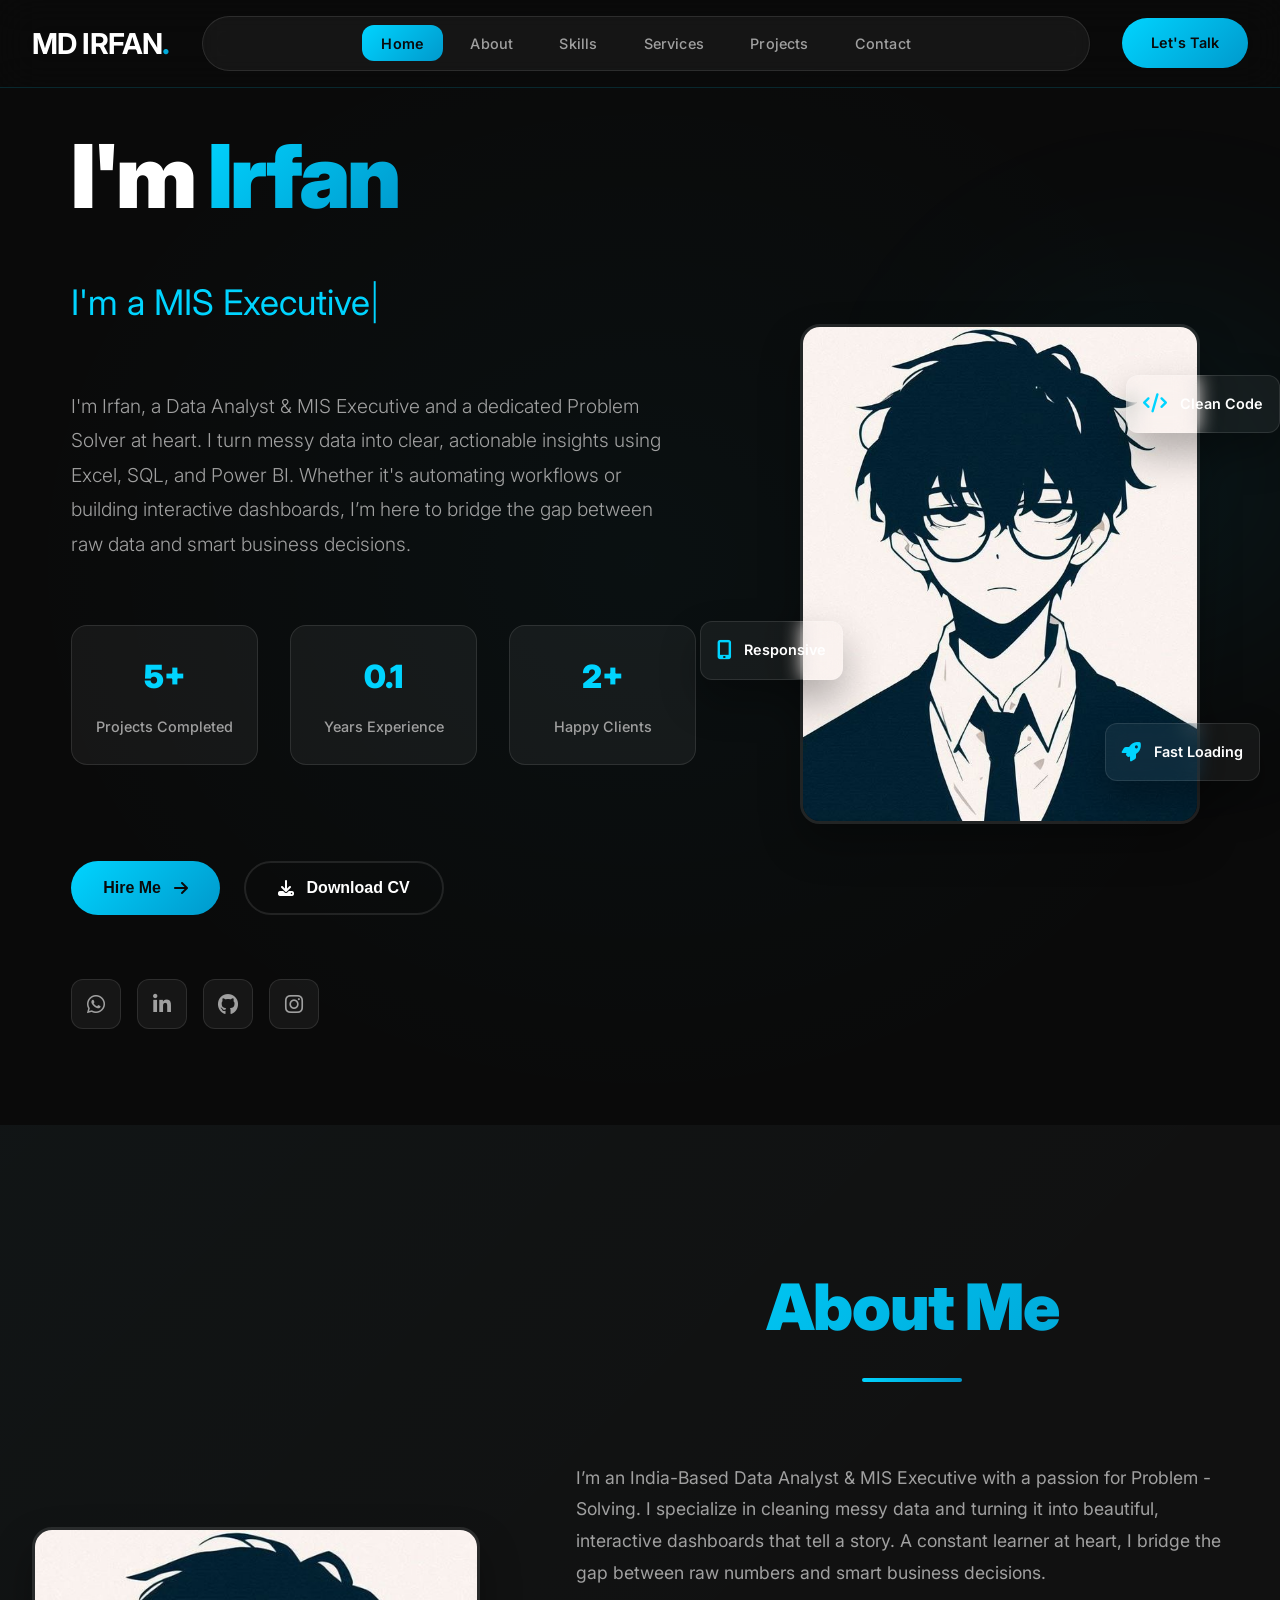
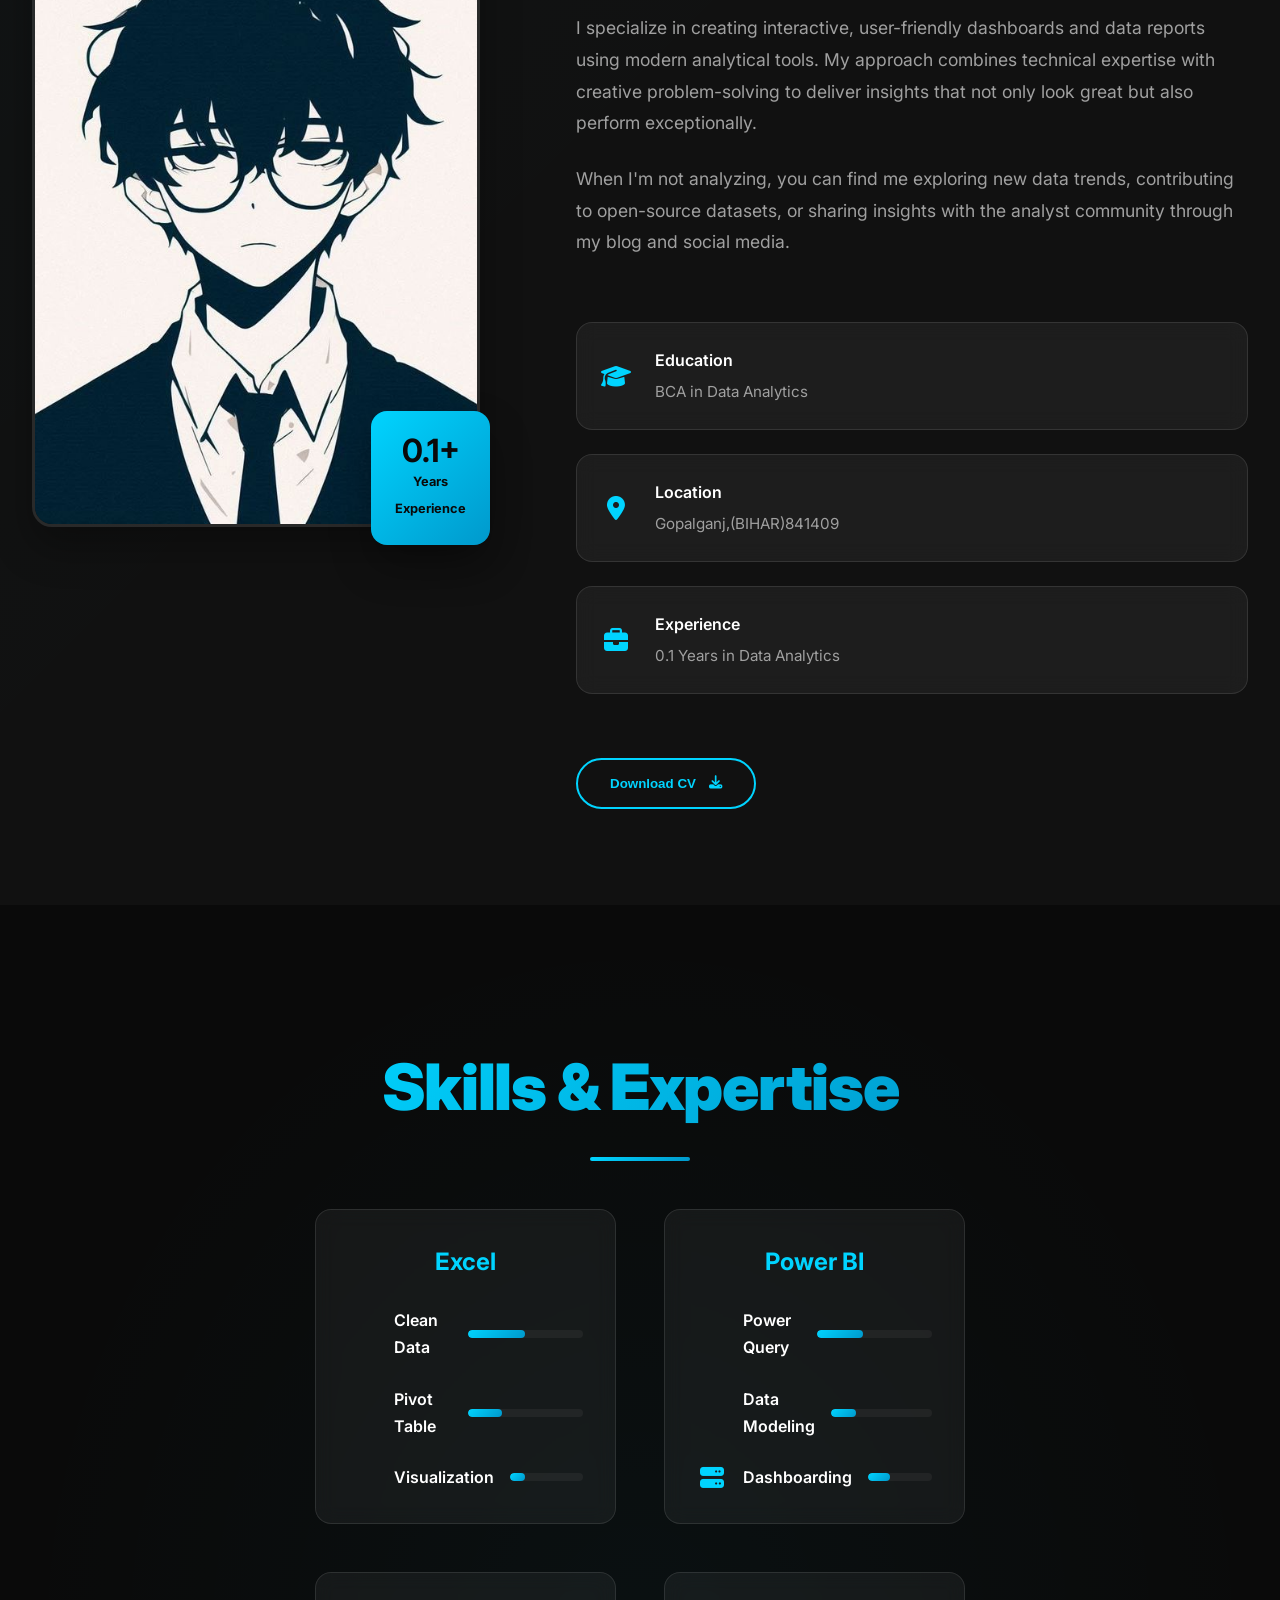
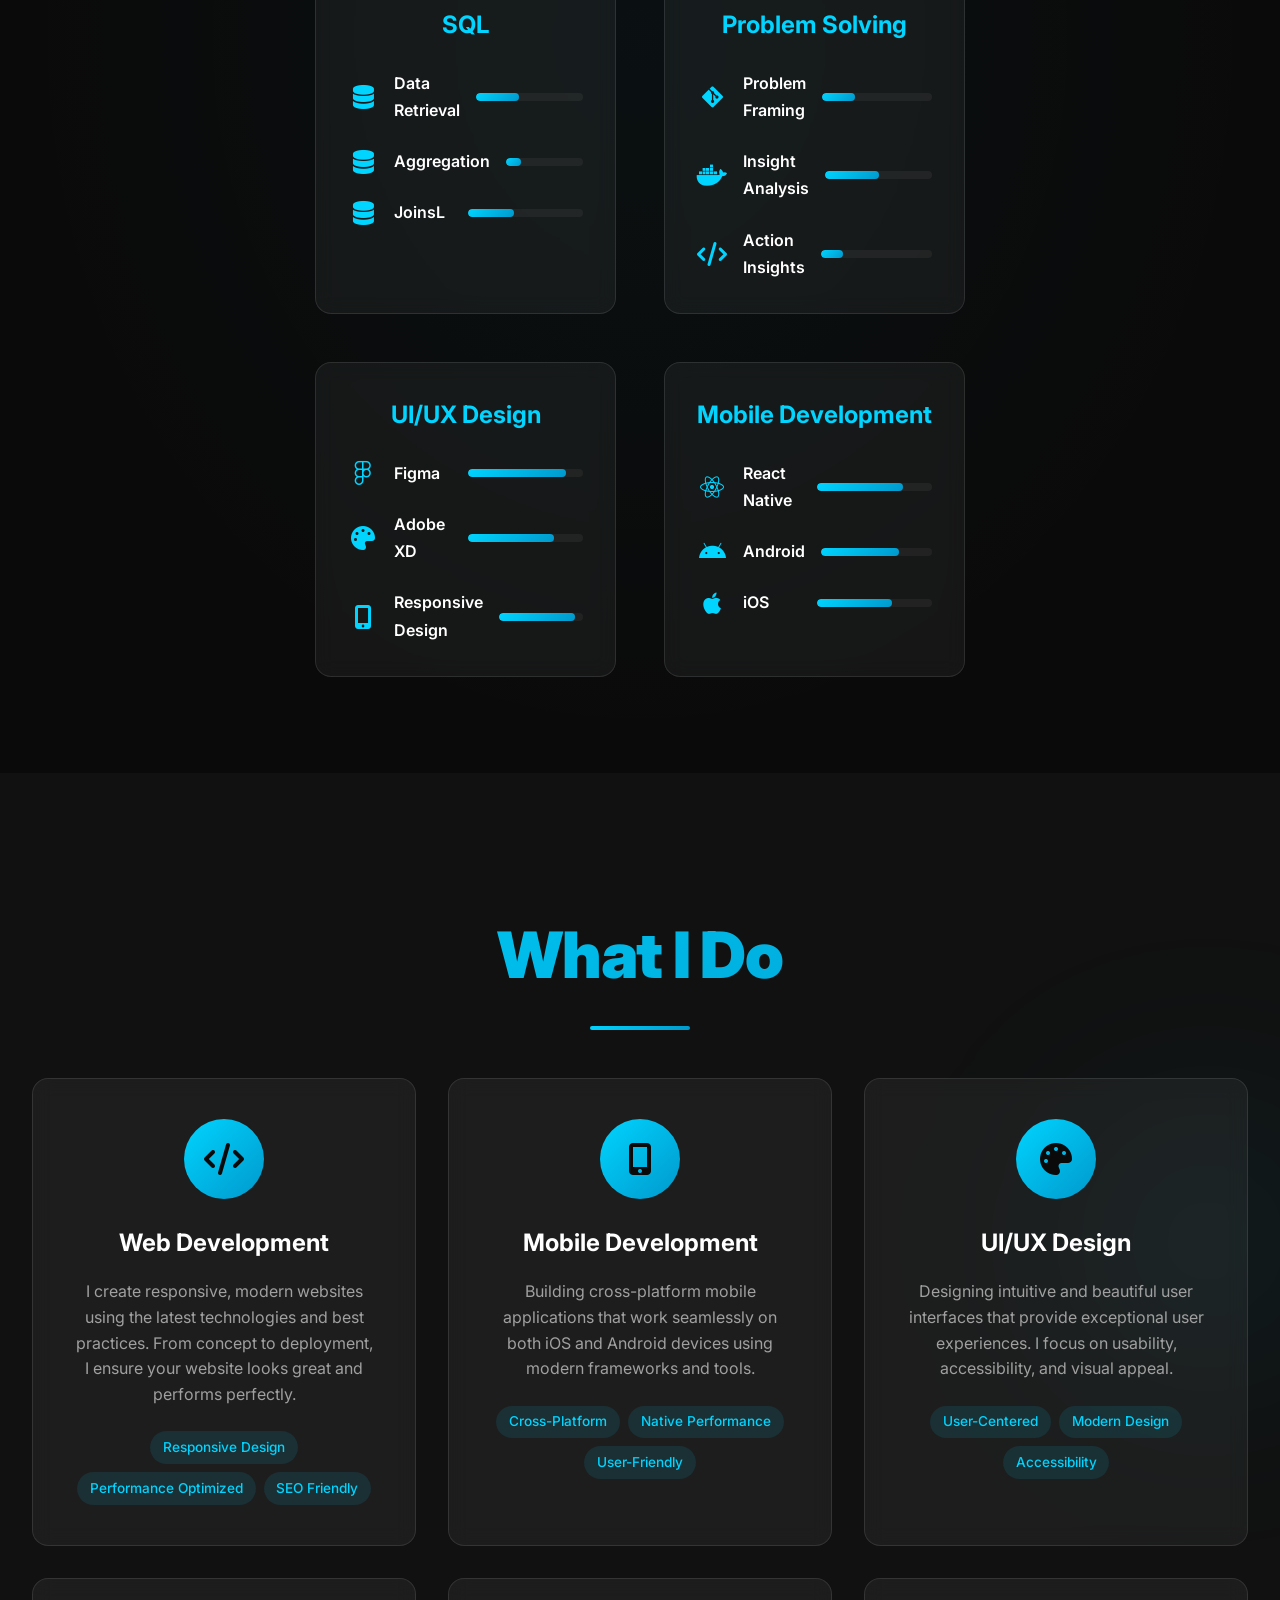
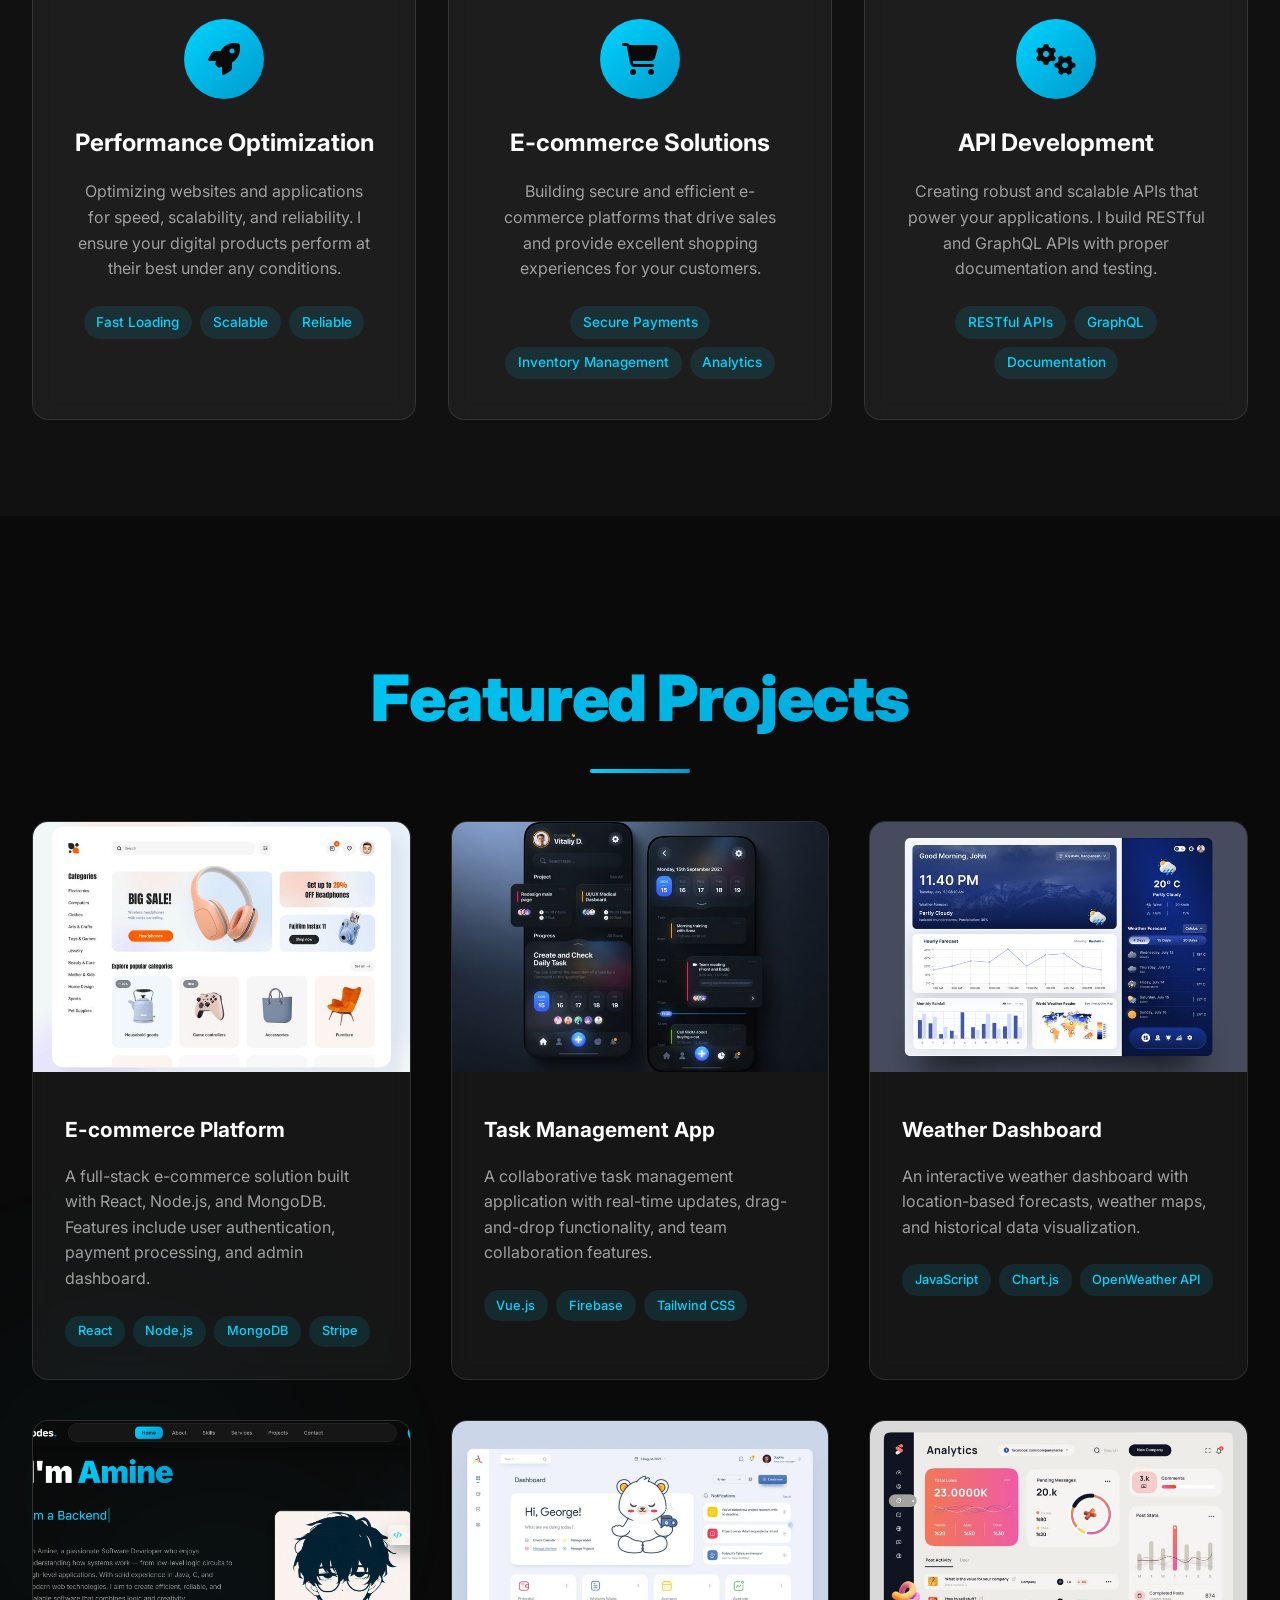
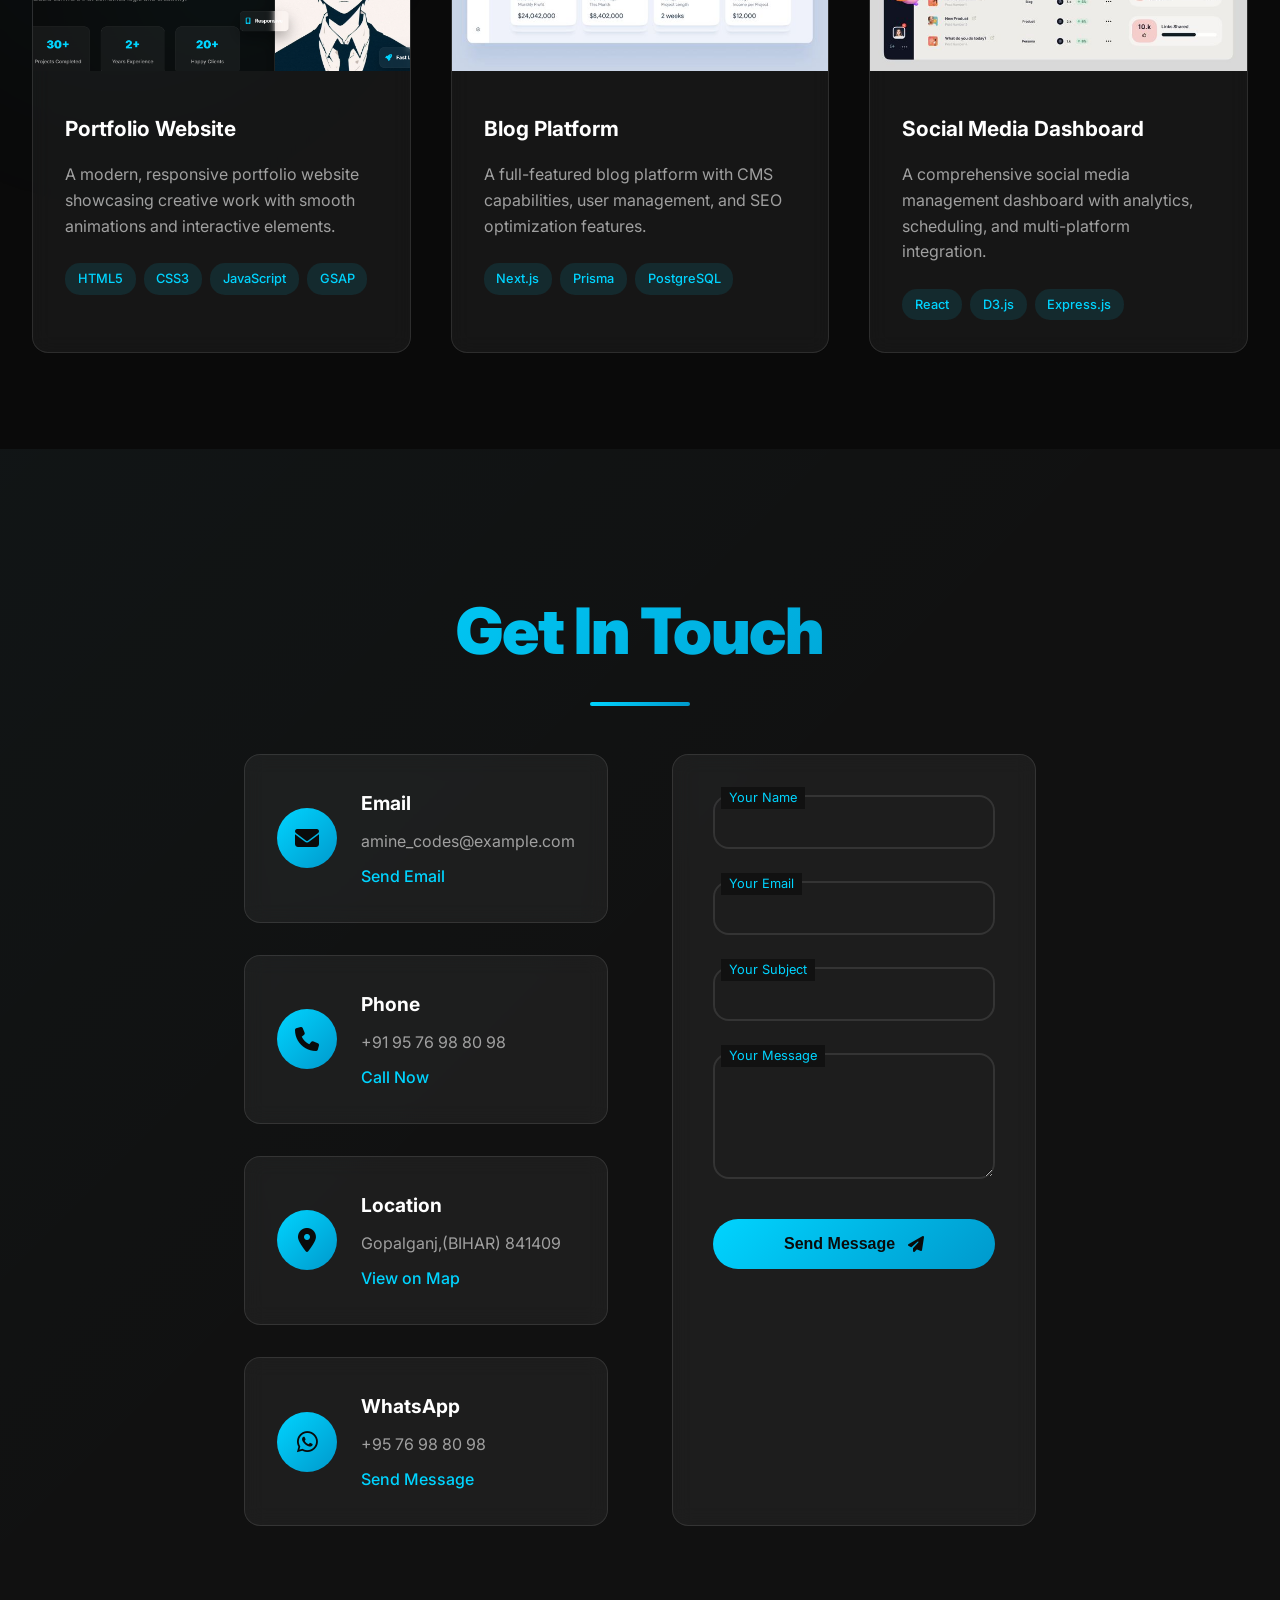
==== commit 534622f4: "Update index.html" ====
--- a/index.html
+++ b/index.html
@@ -177,105 +177,105 @@
                 <div class="skills-content">
                     <div class="skills-grid">
                         <div class="skill-category">
-                            <h3>Frontend Development</h3>
+                            <h3>Excel</h3>
                             <div class="skill-items">
                                 <div class="skill-item">
-                                    <i class="fab fa-html5"></i>
-                                    <span>HTML5</span>
-                                    <div class="skill-bar">
-                                        <div class="skill-fill" style="width: 95%"></div>
-                                    </div>
-                                </div>
-                                <div class="skill-item">
-                                    <i class="fab fa-css3-alt"></i>
-                                    <span>CSS3</span>
-                                    <div class="skill-bar">
-                                        <div class="skill-fill" style="width: 90%"></div>
-                                    </div>
-                                </div>
-                                <div class="skill-item">
-                                    <i class="fab fa-js-square"></i>
-                                    <span>JavaScript</span>
-                                    <div class="skill-bar">
-                                        <div class="skill-fill" style="width: 85%"></div>
+                                    <i class="fab fa-Clean Data"></i>
+                                    <span>Clean Data</span>
+                                    <div class="skill-bar">
+                                        <div class="skill-fill" style="width: 50%"></div>
+                                    </div>
+                                </div>
+                                <div class="skill-item">
+                                    <i class="fab fa-Pivot Table-alt"></i>
+                                    <span>Pivot Table</span>
+                                    <div class="skill-bar">
+                                        <div class="skill-fill" style="width: 30%"></div>
+                                    </div>
+                                </div>
+                                <div class="skill-item">
+                                    <i class="fab fa-Visualization"></i>
+                                    <span>Visualization</span>
+                                    <div class="skill-bar">
+                                        <div class="skill-fill" style="width: 20%"></div>
                                     </div>
                                 </div>
                             </div>
                         </div>
                         <div class="skill-category">
-                            <h3>Backend Development</h3>
+                            <h3>Power BI</h3>
                             <div class="skill-items">
                                 <div class="skill-item">
-                                    <i class="fab fa-node-js"></i>
-                                    <span>Node.js</span>
-                                    <div class="skill-bar">
-                                        <div class="skill-fill" style="width: 85%"></div>
-                                    </div>
-                                </div>
-                                <div class="skill-item">
-                                    <i class="fab fa-python"></i>
-                                    <span>Python</span>
-                                    <div class="skill-bar">
-                                        <div class="skill-fill" style="width: 80%"></div>
+                                    <i class="fab fa-Power Query"></i>
+                                    <span>Power Query</span>
+                                    <div class="skill-bar">
+                                        <div class="skill-fill" style="width: 40%"></div>
+                                    </div>
+                                </div>
+                                <div class="skill-item">
+                                    <i class="fab fa-Data Modeling"></i>
+                                    <span>Data Modeling</span>
+                                    <div class="skill-bar">
+                                        <div class="skill-fill" style="width: 25%"></div>
                                     </div>
                                 </div>
                                 <div class="skill-item">
                                     <i class="fas fa-server"></i>
-                                    <span>Express.js</span>
-                                    <div class="skill-bar">
-                                        <div class="skill-fill" style="width: 80%"></div>
+                                    <span>Dashboarding</span>
+                                    <div class="skill-bar">
+                                        <div class="skill-fill" style="width: 35%"></div>
                                     </div>
                                 </div>
                             </div>
                         </div>
                         <div class="skill-category">
-                            <h3>Database Management</h3>
+                            <h3>SQL</h3>
                             <div class="skill-items">
                                 <div class="skill-item">
                                     <i class="fas fa-database"></i>
-                                    <span>MongoDB</span>
-                                    <div class="skill-bar">
-                                        <div class="skill-fill" style="width: 75%"></div>
+                                    <span>Data Retrieval</span>
+                                    <div class="skill-bar">
+                                        <div class="skill-fill" style="width: 40%"></div>
                                     </div>
                                 </div>
                                 <div class="skill-item">
                                     <i class="fas fa-database"></i>
-                                    <span>MySQL</span>
-                                    <div class="skill-bar">
-                                        <div class="skill-fill" style="width: 80%"></div>
+                                    <span>Aggregation</span>
+                                    <div class="skill-bar">
+                                        <div class="skill-fill" style="width: 20%"></div>
                                     </div>
                                 </div>
                                 <div class="skill-item">
                                     <i class="fas fa-database"></i>
-                                    <span>PostgreSQL</span>
-                                    <div class="skill-bar">
-                                        <div class="skill-fill" style="width: 70%"></div>
+                                    <span>JoinsL</span>
+                                    <div class="skill-bar">
+                                        <div class="skill-fill" style="width: 40%"></div>
                                     </div>
                                 </div>
                             </div>
                         </div>
                         <div class="skill-category">
-                            <h3>DevOps & Tools</h3>
+                            <h3>Problem Solving</h3>
                             <div class="skill-items">
                                 <div class="skill-item">
                                     <i class="fab fa-git-alt"></i>
-                                    <span>Git</span>
-                                    <div class="skill-bar">
-                                        <div class="skill-fill" style="width: 90%"></div>
+                                    <span>Problem Framing</span>
+                                    <div class="skill-bar">
+                                        <div class="skill-fill" style="width: 30%"></div>
                                     </div>
                                 </div>
                                 <div class="skill-item">
                                     <i class="fab fa-docker"></i>
-                                    <span>Docker</span>
-                                    <div class="skill-bar">
-                                        <div class="skill-fill" style="width: 70%"></div>
+                                    <span>Insight Analysis</span>
+                                    <div class="skill-bar">
+                                        <div class="skill-fill" style="width: 50%"></div>
                                     </div>
                                 </div>
                                 <div class="skill-item">
                                     <i class="fas fa-code"></i>
-                                    <span>VS Code</span>
-                                    <div class="skill-bar">
-                                        <div class="skill-fill" style="width: 95%"></div>
+                                    <span>Action Insights</span>
+                                    <div class="skill-bar">
+                                        <div class="skill-fill" style="width: 20%"></div>
                                     </div>
                                 </div>
                             </div>
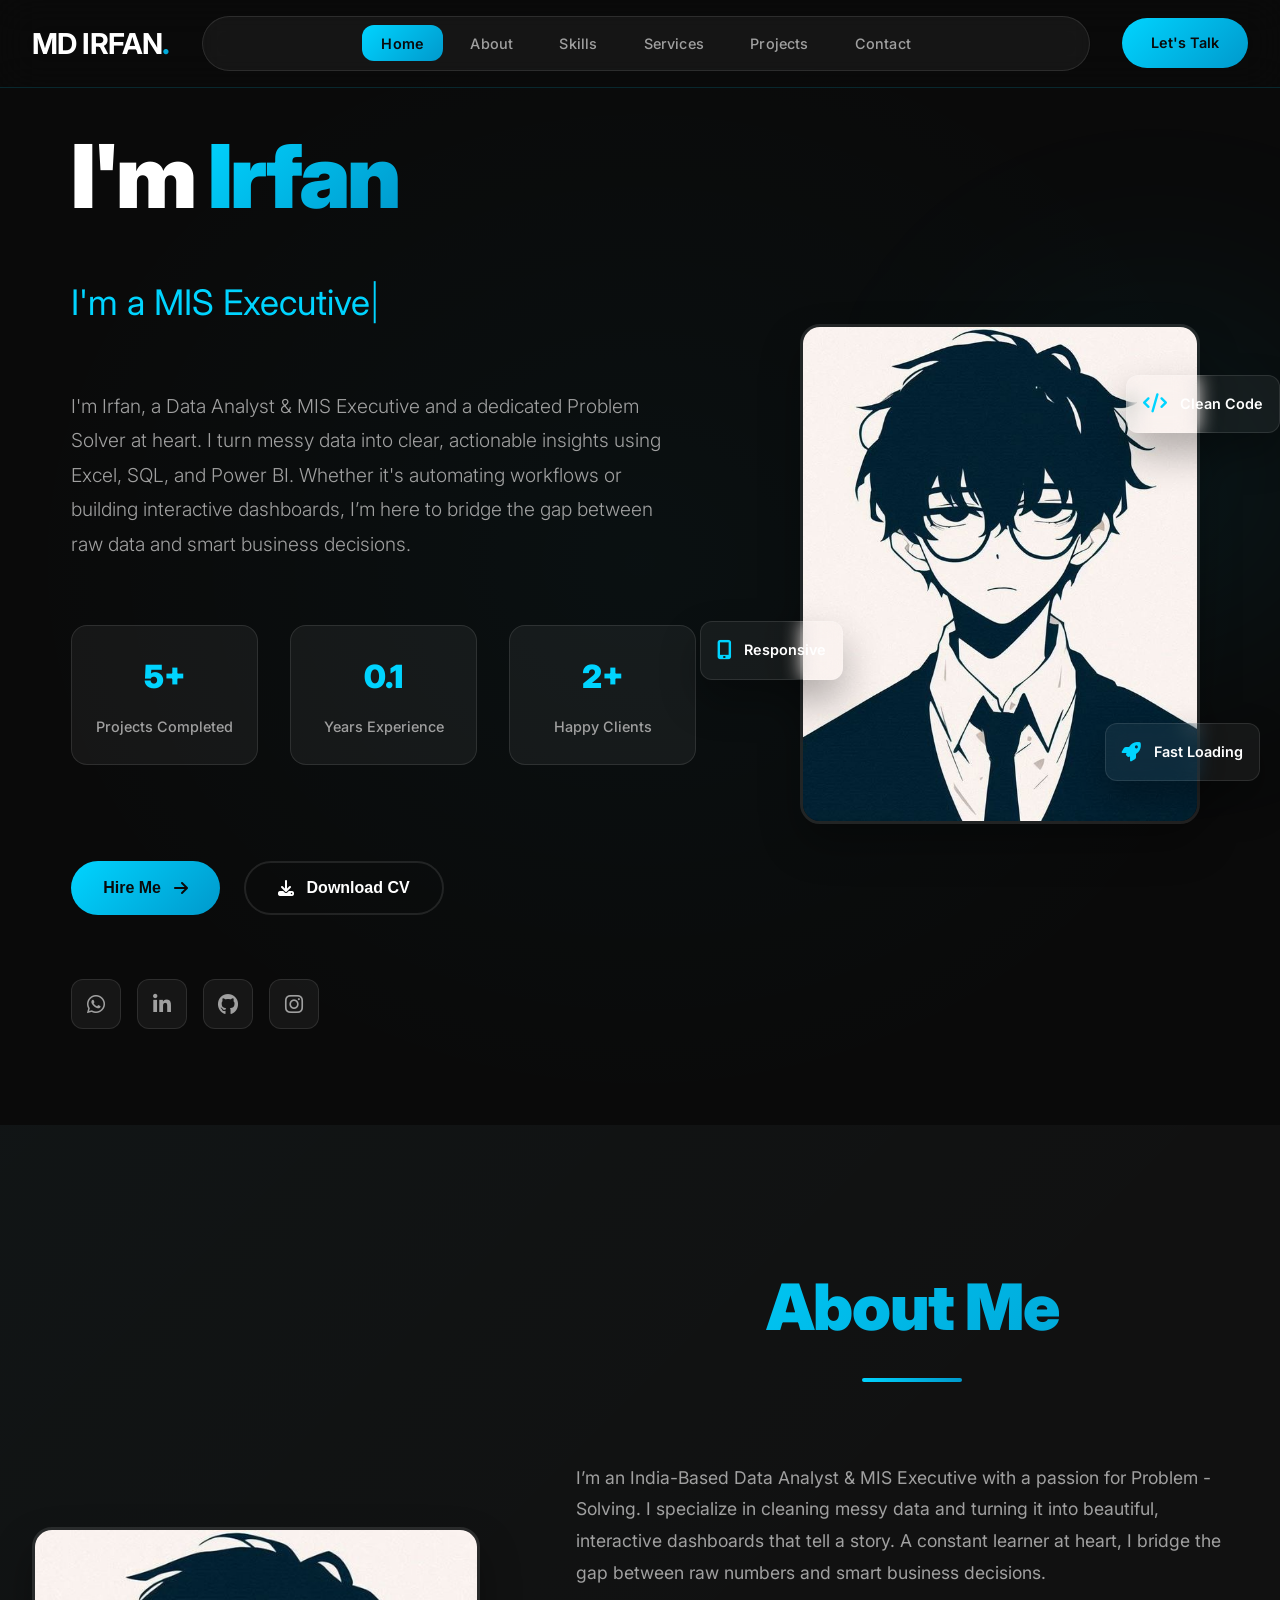
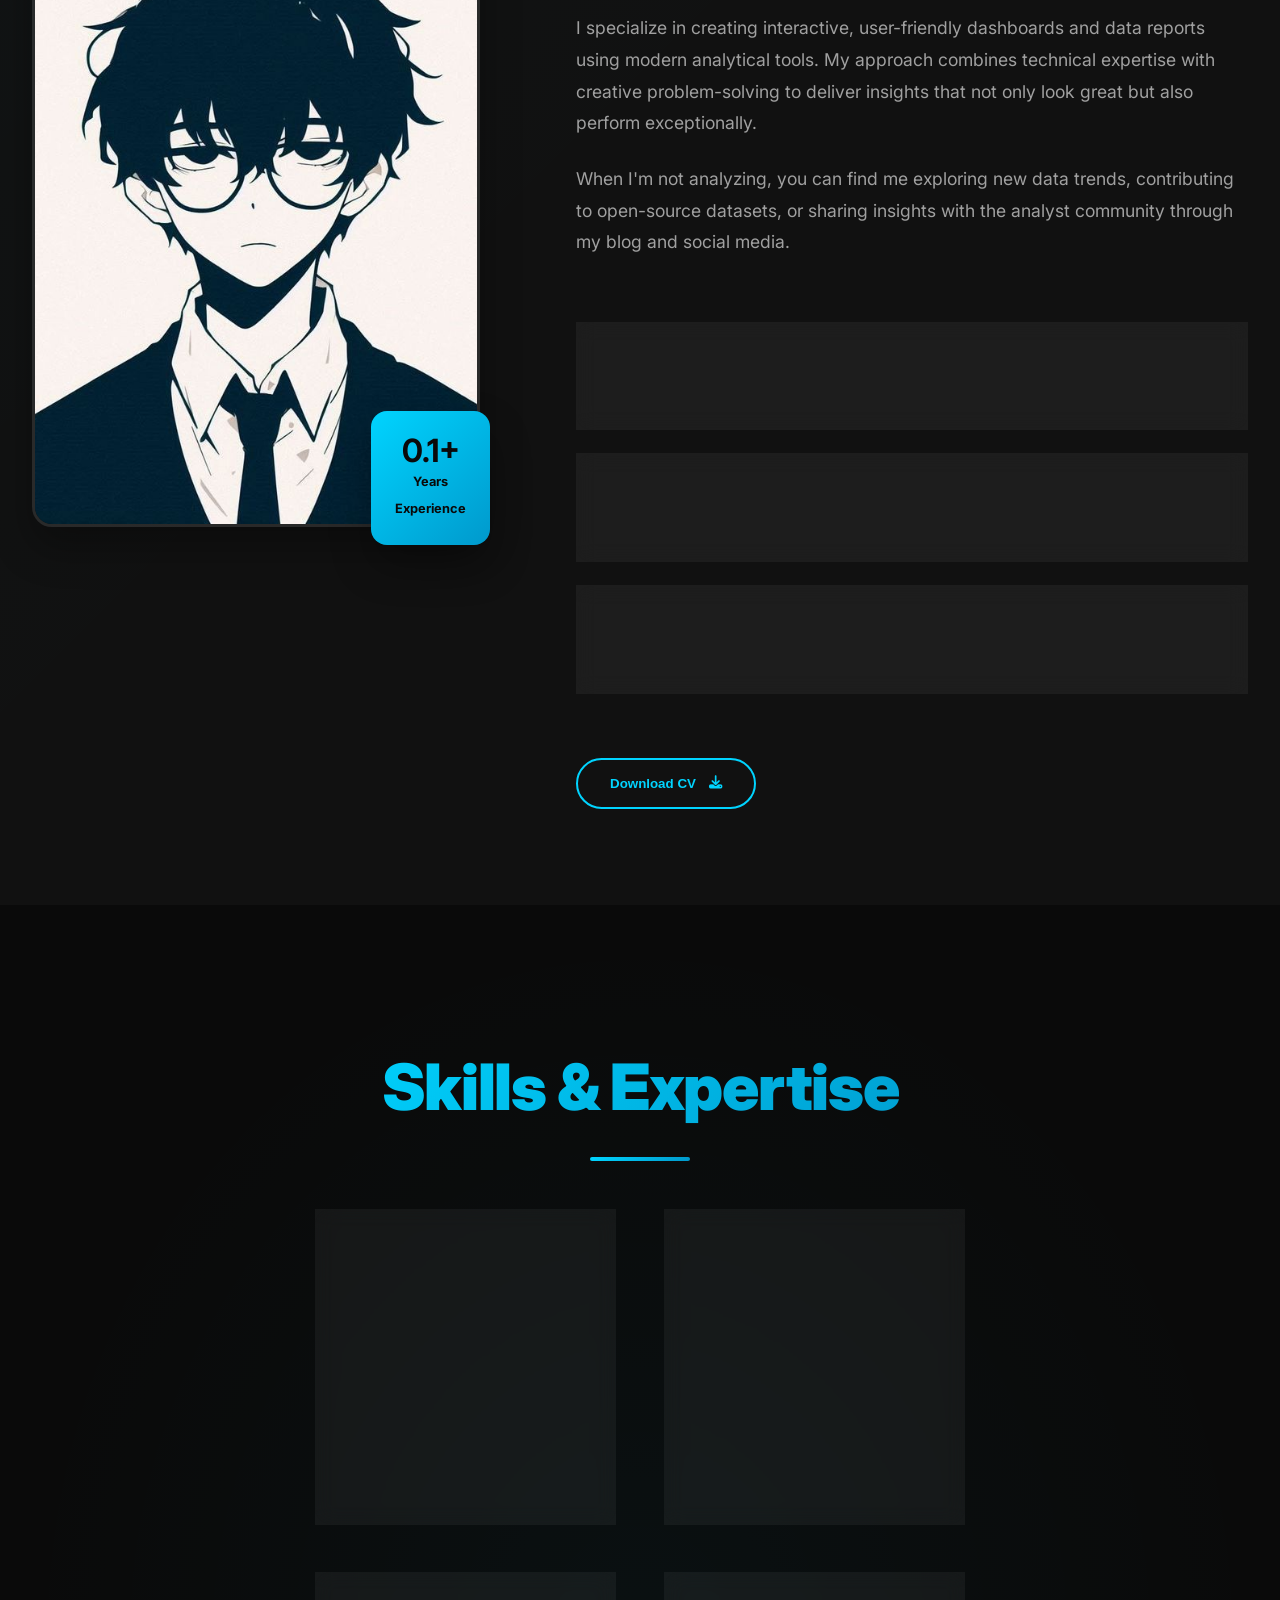
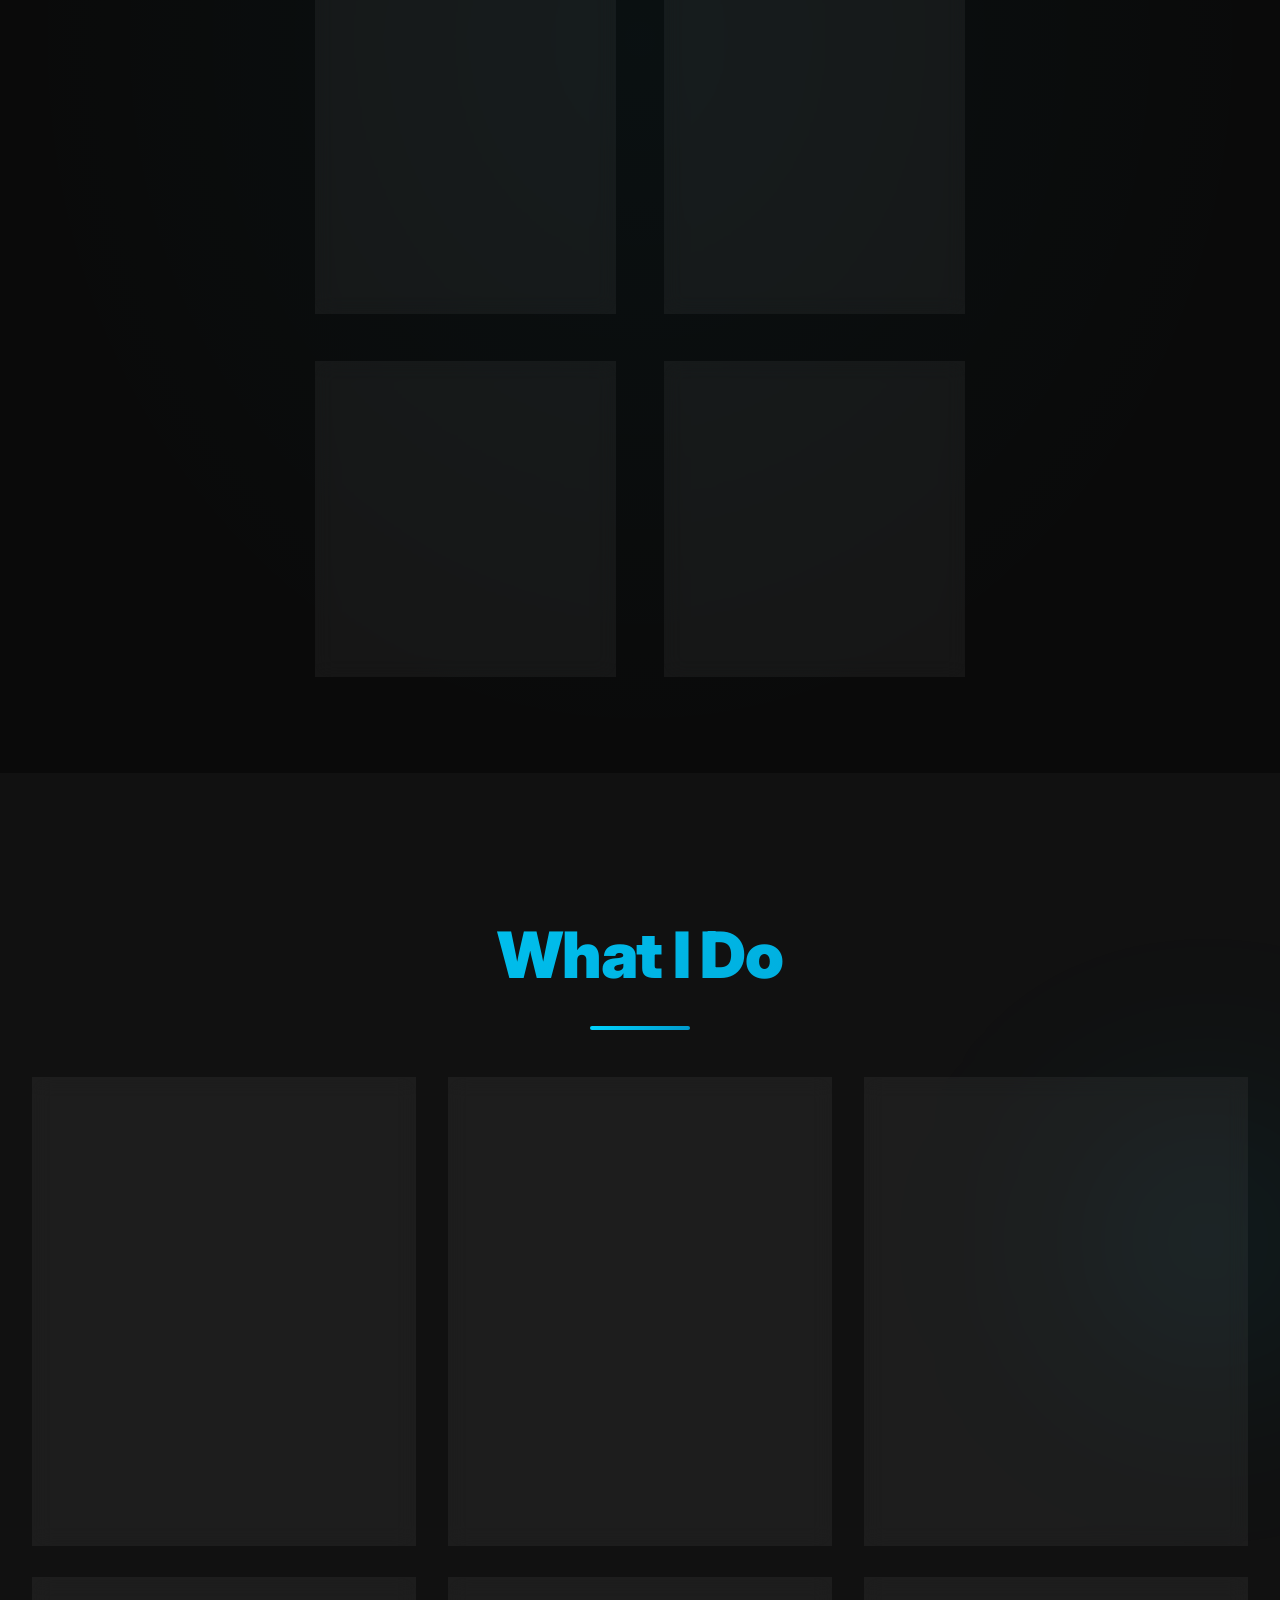
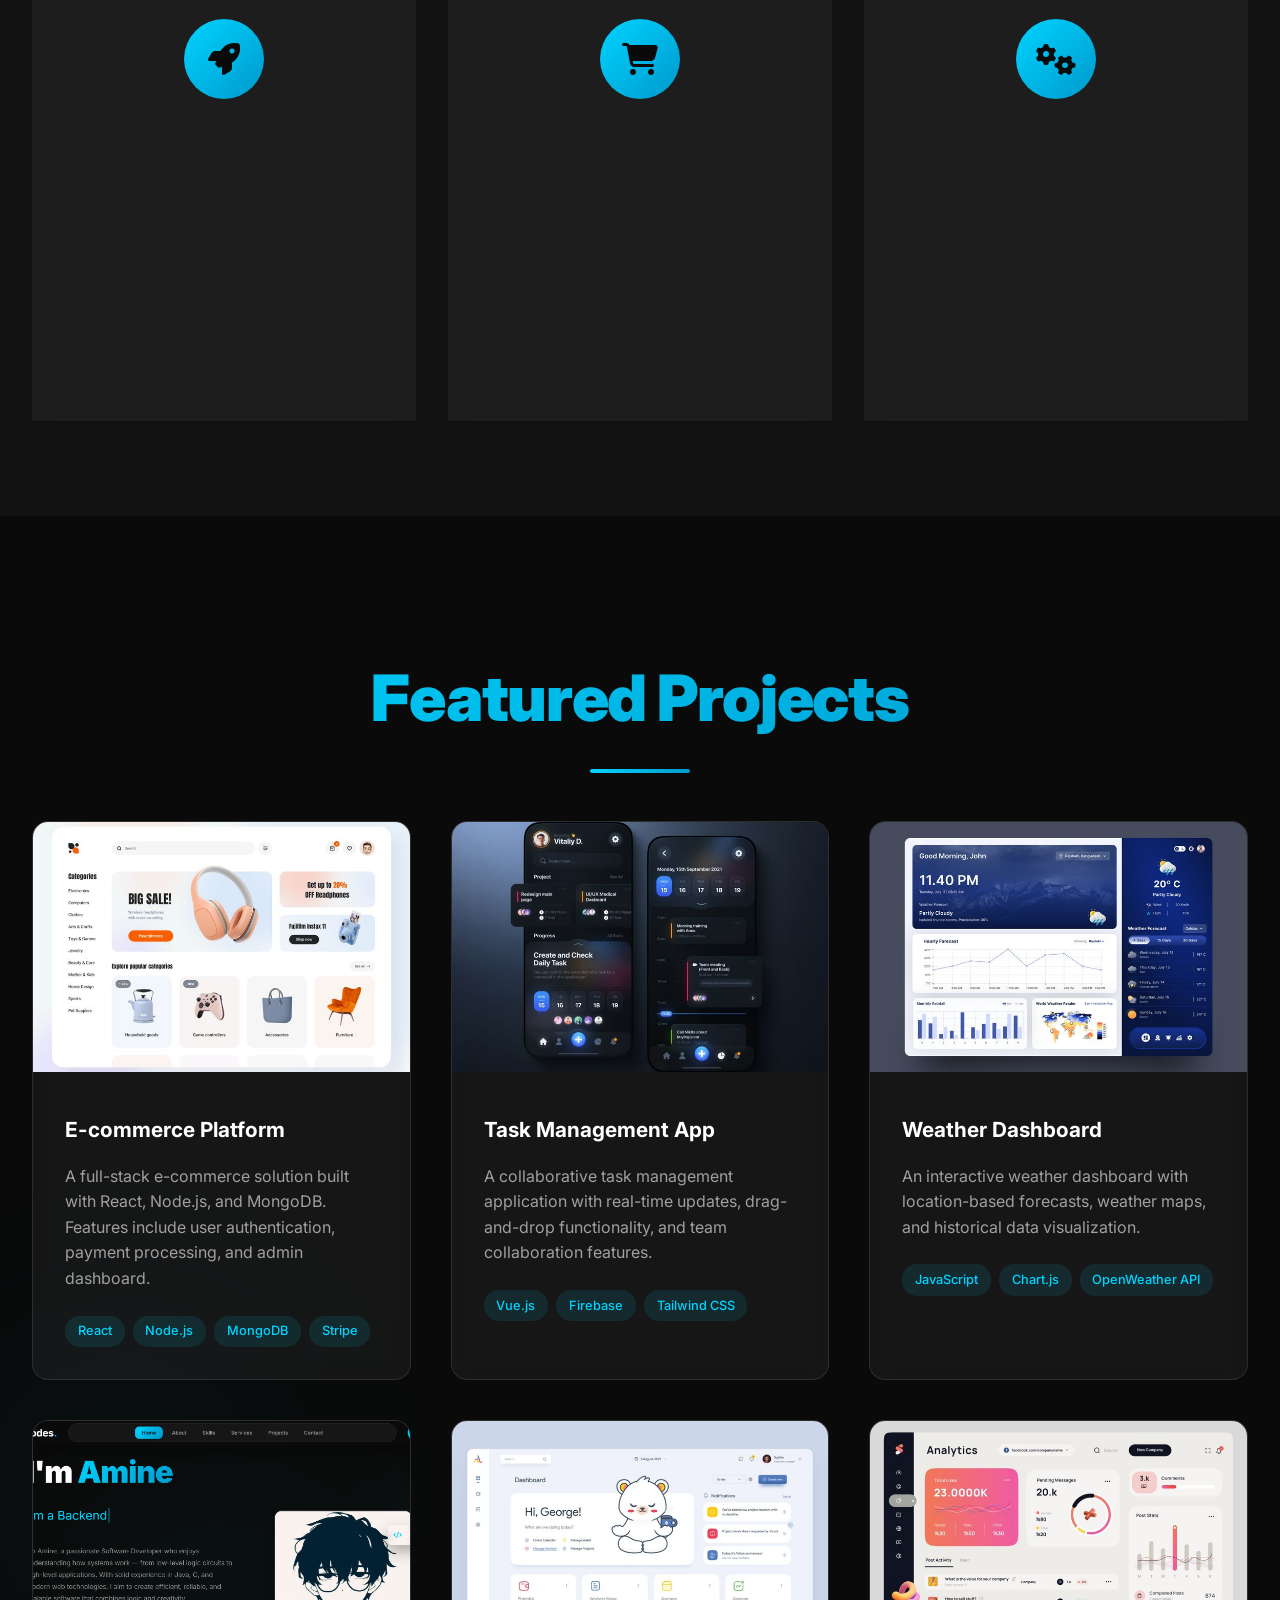
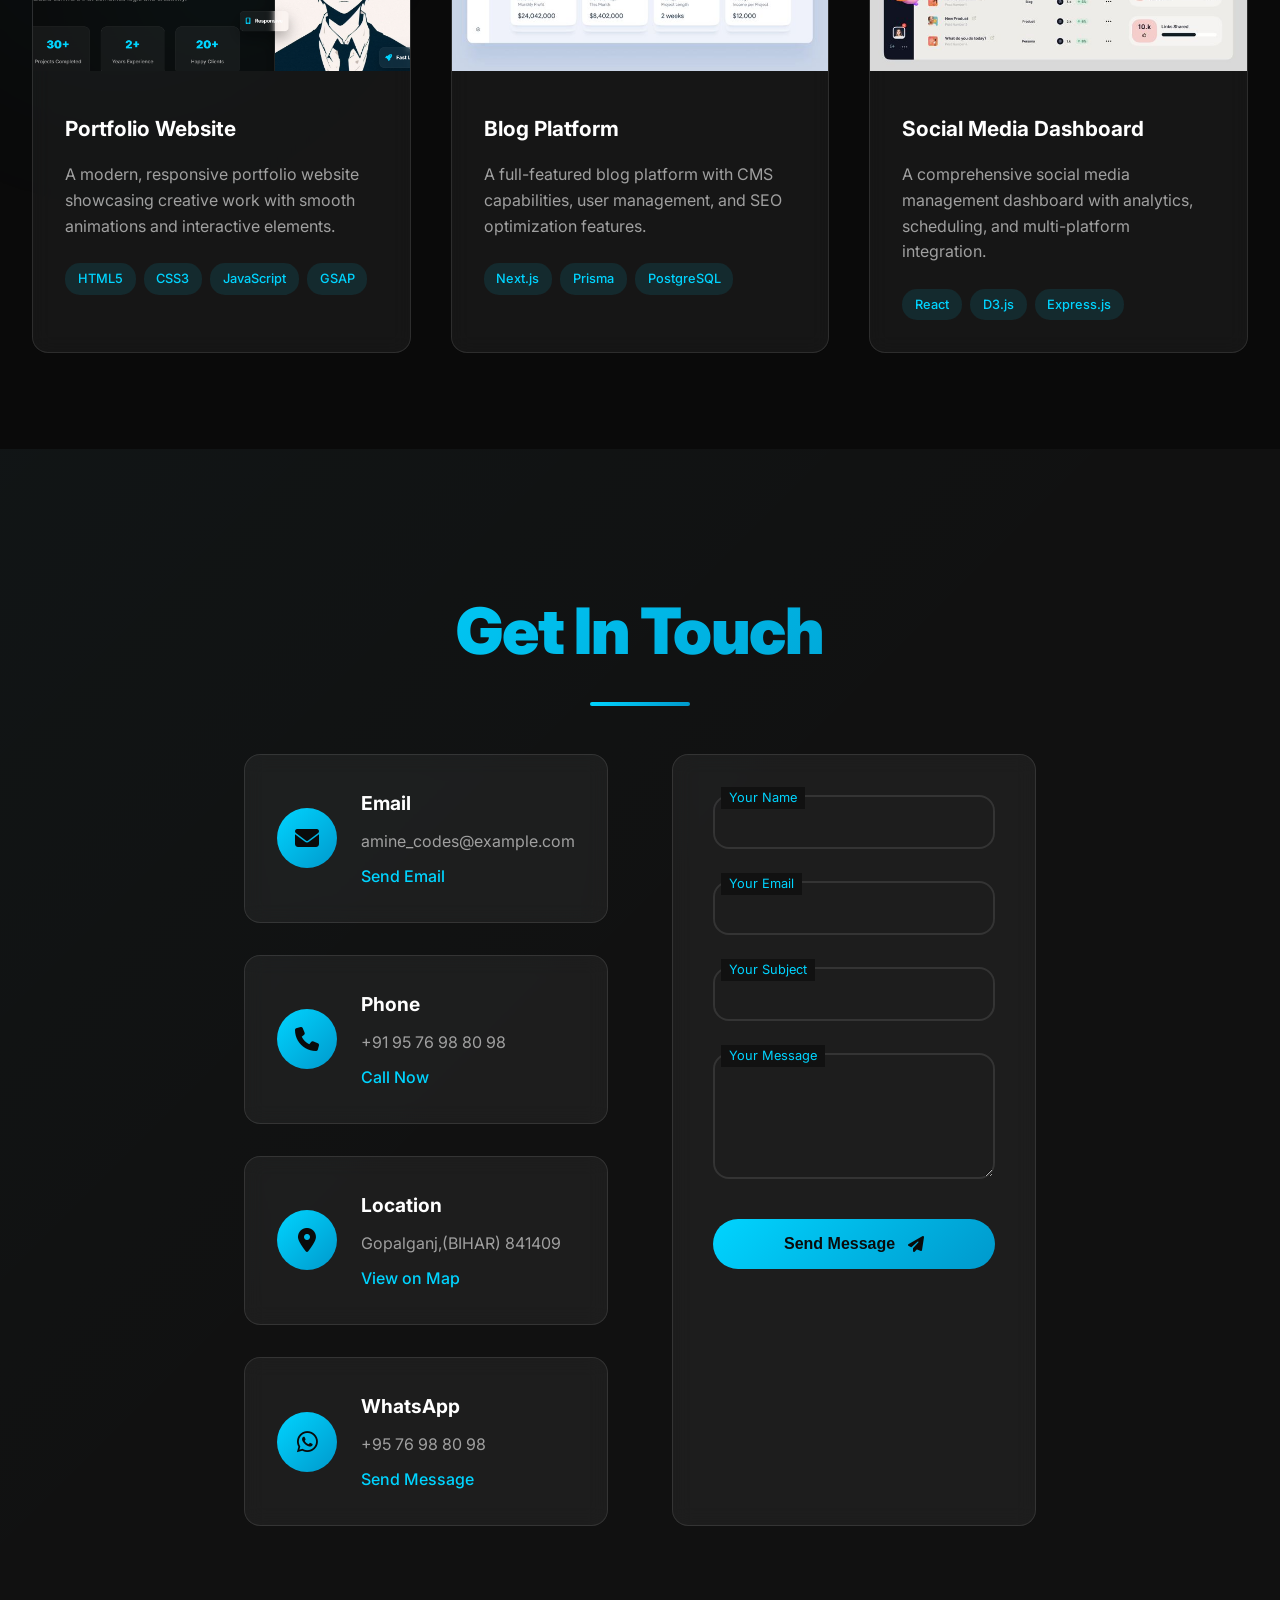
==== commit d829ea1d: "Update index.html" ====
--- a/index.html
+++ b/index.html
@@ -180,21 +180,21 @@
                             <h3>Excel</h3>
                             <div class="skill-items">
                                 <div class="skill-item">
-                                    <i class="fab fa-Clean Data"></i>
+                                    <i class="fas fa-broom"></i>
                                     <span>Clean Data</span>
                                     <div class="skill-bar">
                                         <div class="skill-fill" style="width: 50%"></div>
                                     </div>
                                 </div>
                                 <div class="skill-item">
-                                    <i class="fab fa-Pivot Table-alt"></i>
+                                    <i class="fas fa-table"></i>
                                     <span>Pivot Table</span>
                                     <div class="skill-bar">
                                         <div class="skill-fill" style="width: 30%"></div>
                                     </div>
                                 </div>
                                 <div class="skill-item">
-                                    <i class="fab fa-Visualization"></i>
+                                    <i class="fas fa-chart-column"></i>
                                     <span>Visualization</span>
                                     <div class="skill-bar">
                                         <div class="skill-fill" style="width: 20%"></div>
@@ -206,21 +206,21 @@
                             <h3>Power BI</h3>
                             <div class="skill-items">
                                 <div class="skill-item">
-                                    <i class="fab fa-Power Query"></i>
+                                   <i class="fas fa-filter"></i>
                                     <span>Power Query</span>
                                     <div class="skill-bar">
                                         <div class="skill-fill" style="width: 40%"></div>
                                     </div>
                                 </div>
                                 <div class="skill-item">
-                                    <i class="fab fa-Data Modeling"></i>
+                                   <i class="fas fa-diagram-project"></i>
                                     <span>Data Modeling</span>
                                     <div class="skill-bar">
                                         <div class="skill-fill" style="width: 25%"></div>
                                     </div>
                                 </div>
                                 <div class="skill-item">
-                                    <i class="fas fa-server"></i>
+                                   <i class="fas fa-chart-pie"></i>
                                     <span>Dashboarding</span>
                                     <div class="skill-bar">
                                         <div class="skill-fill" style="width: 35%"></div>
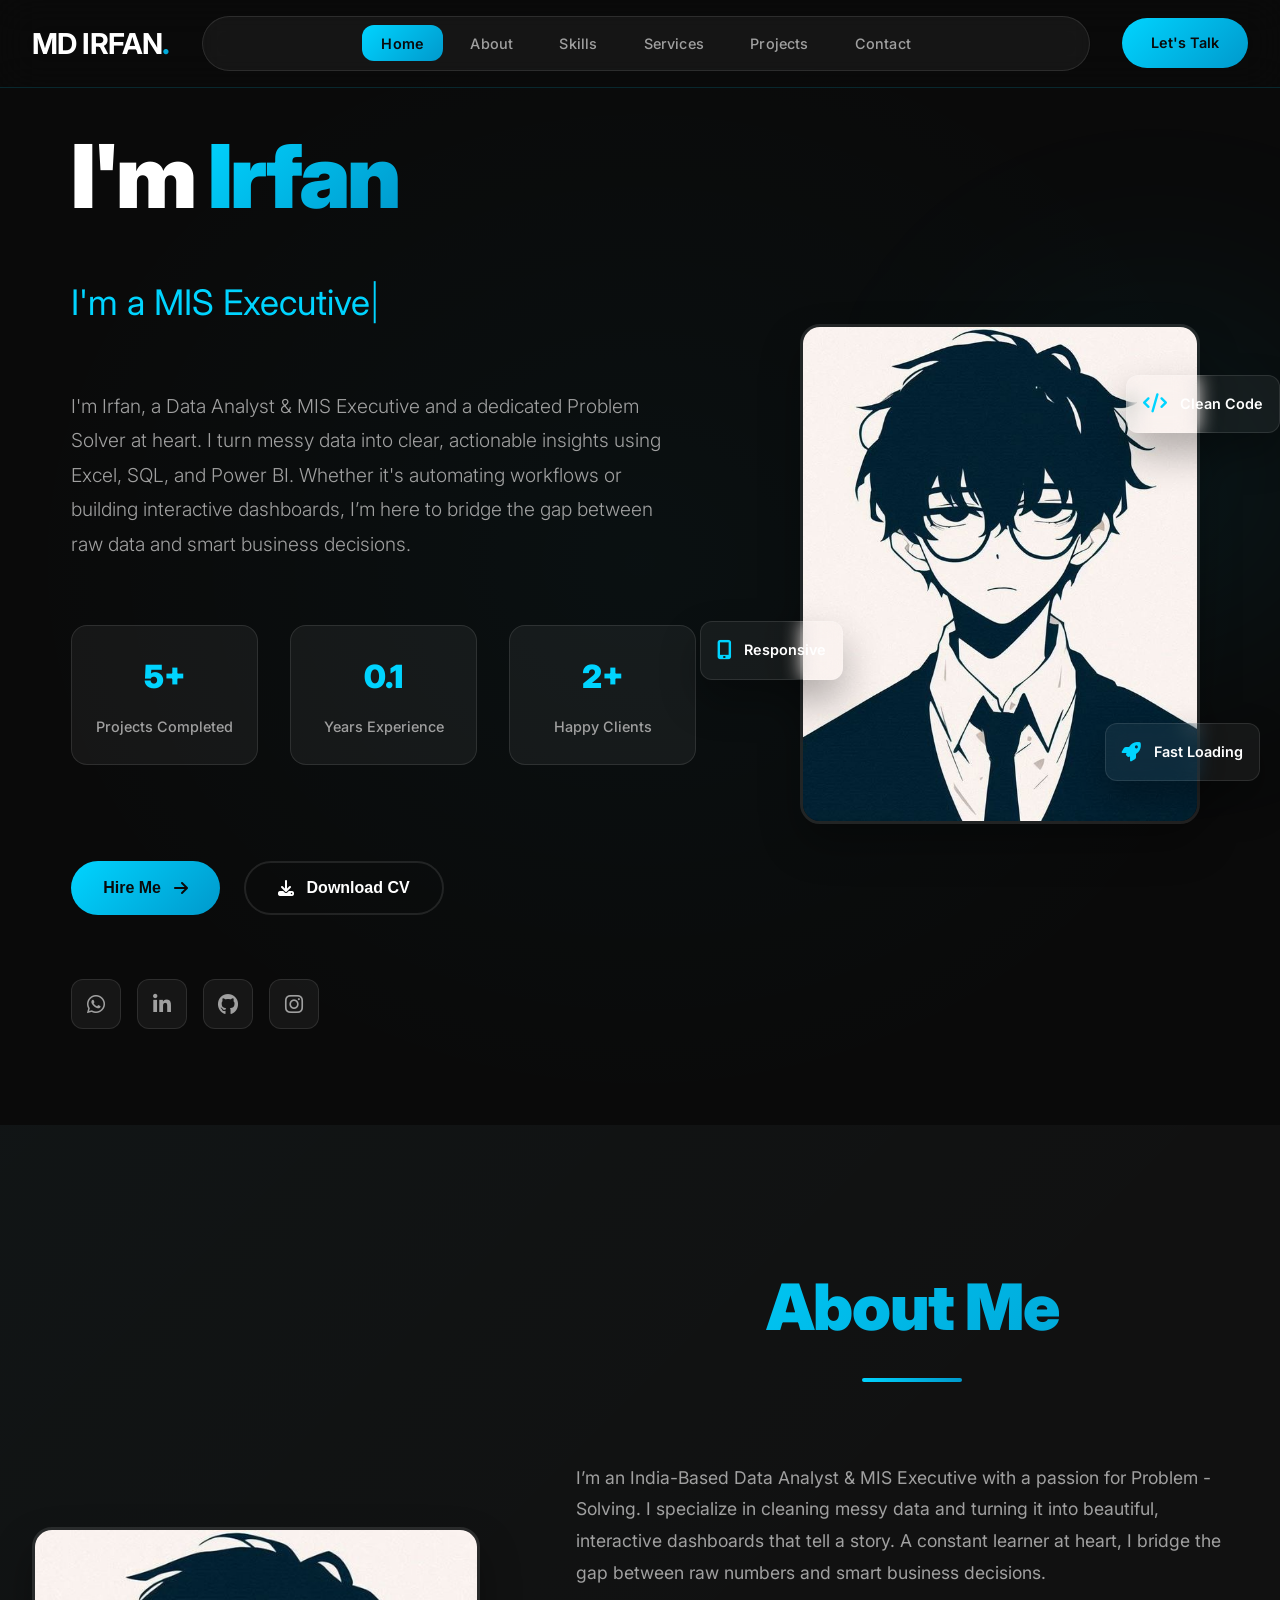
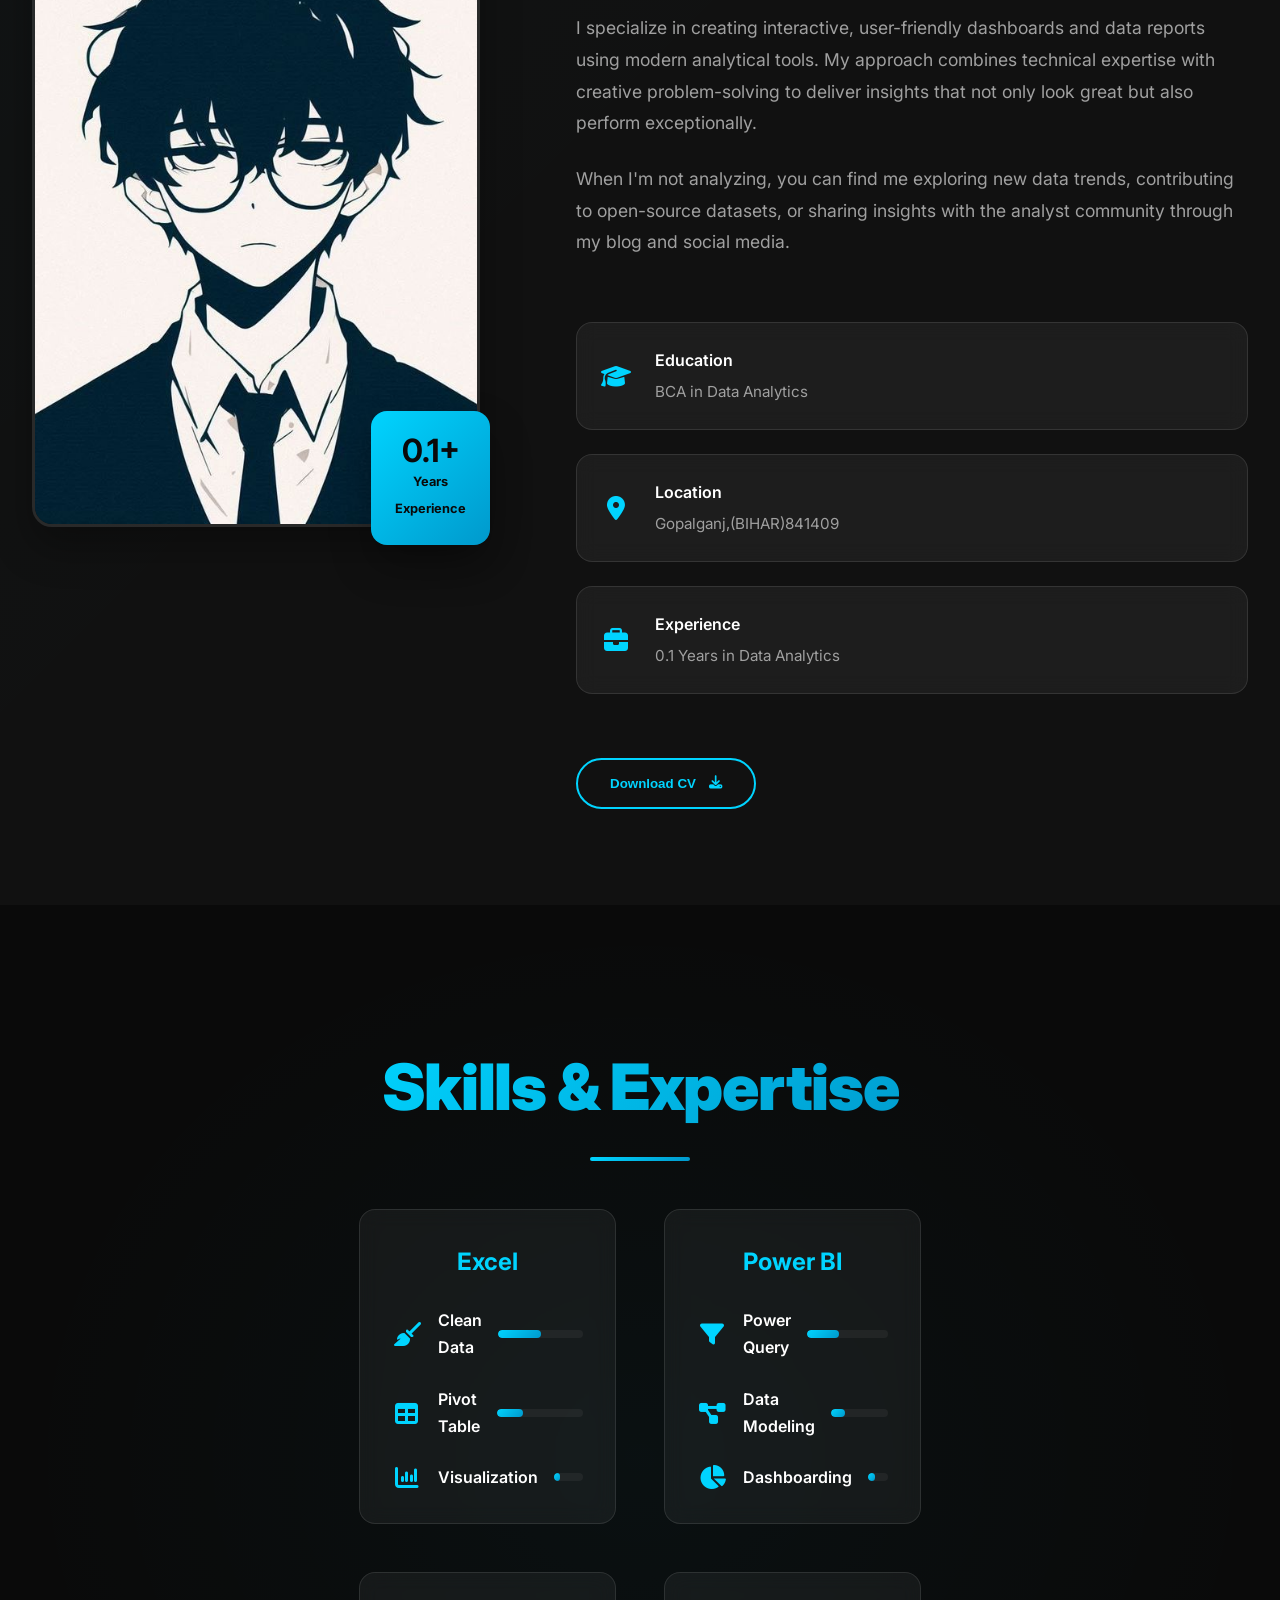
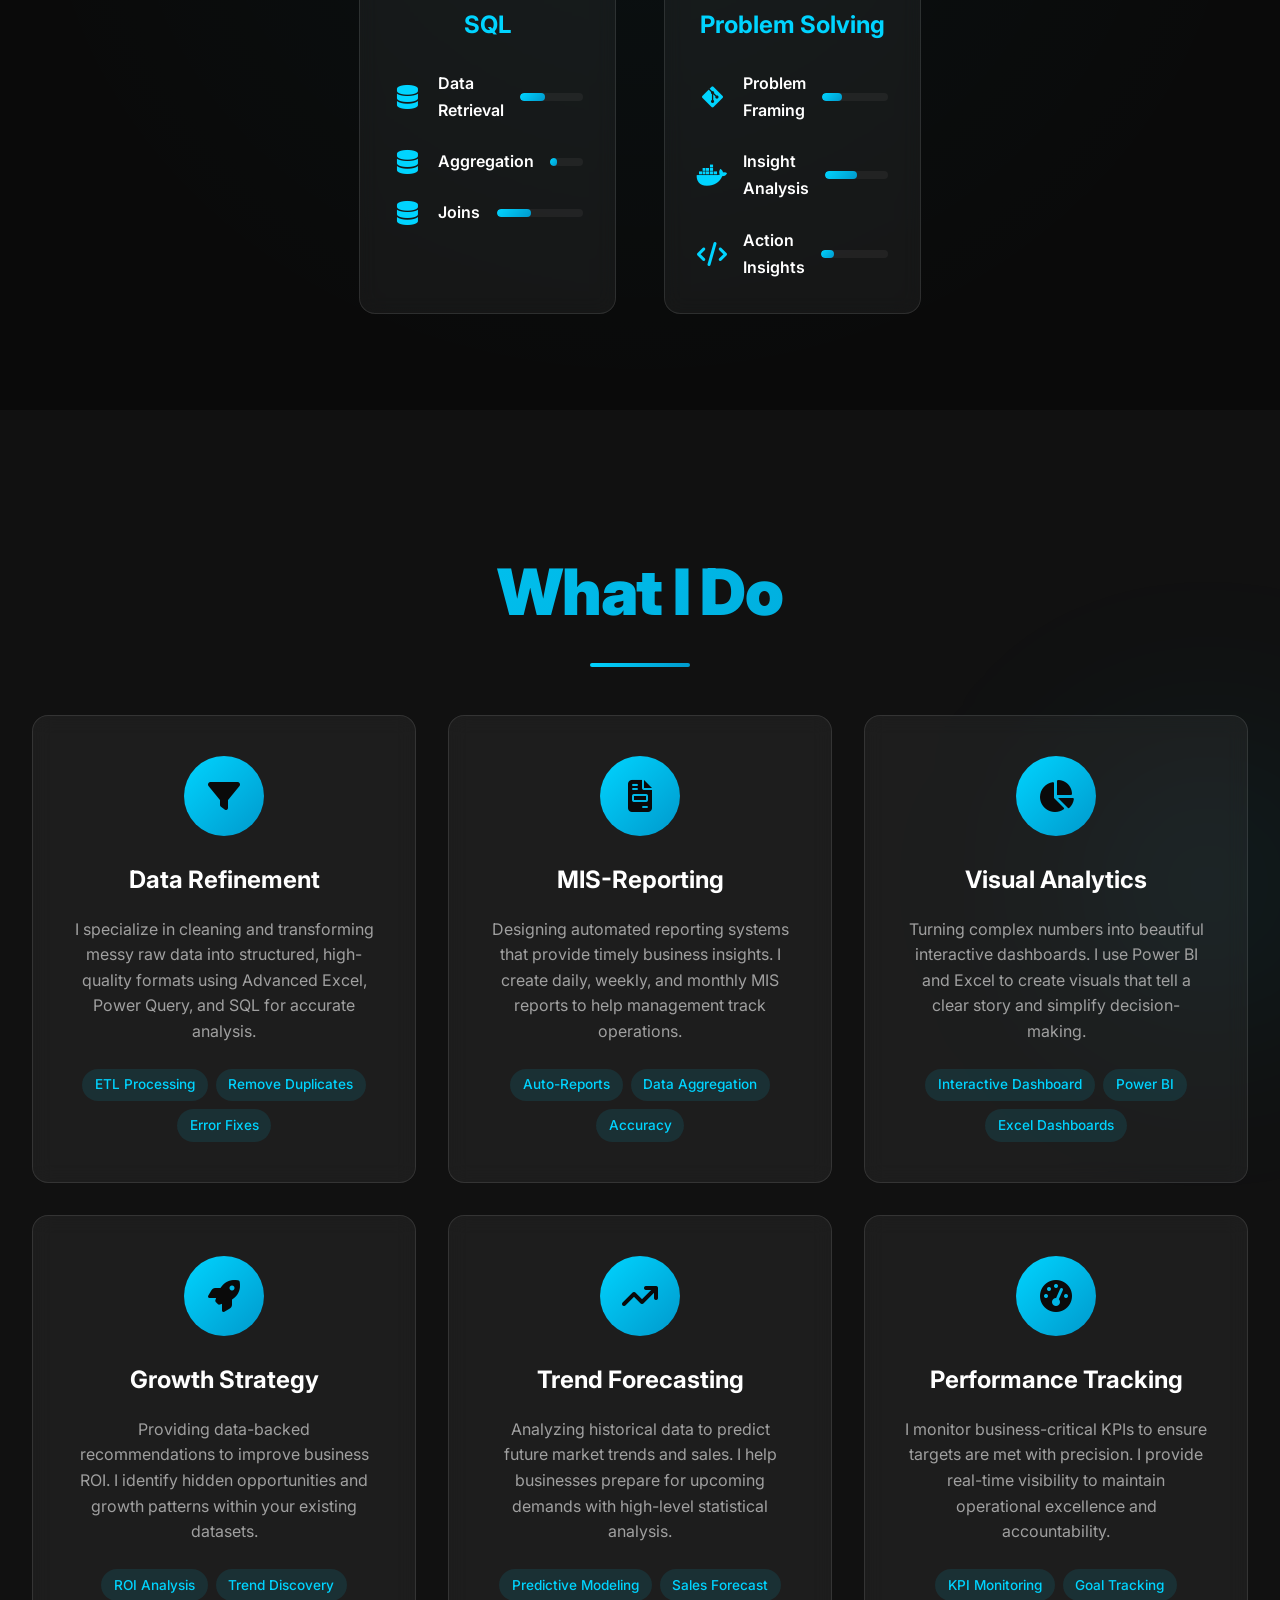
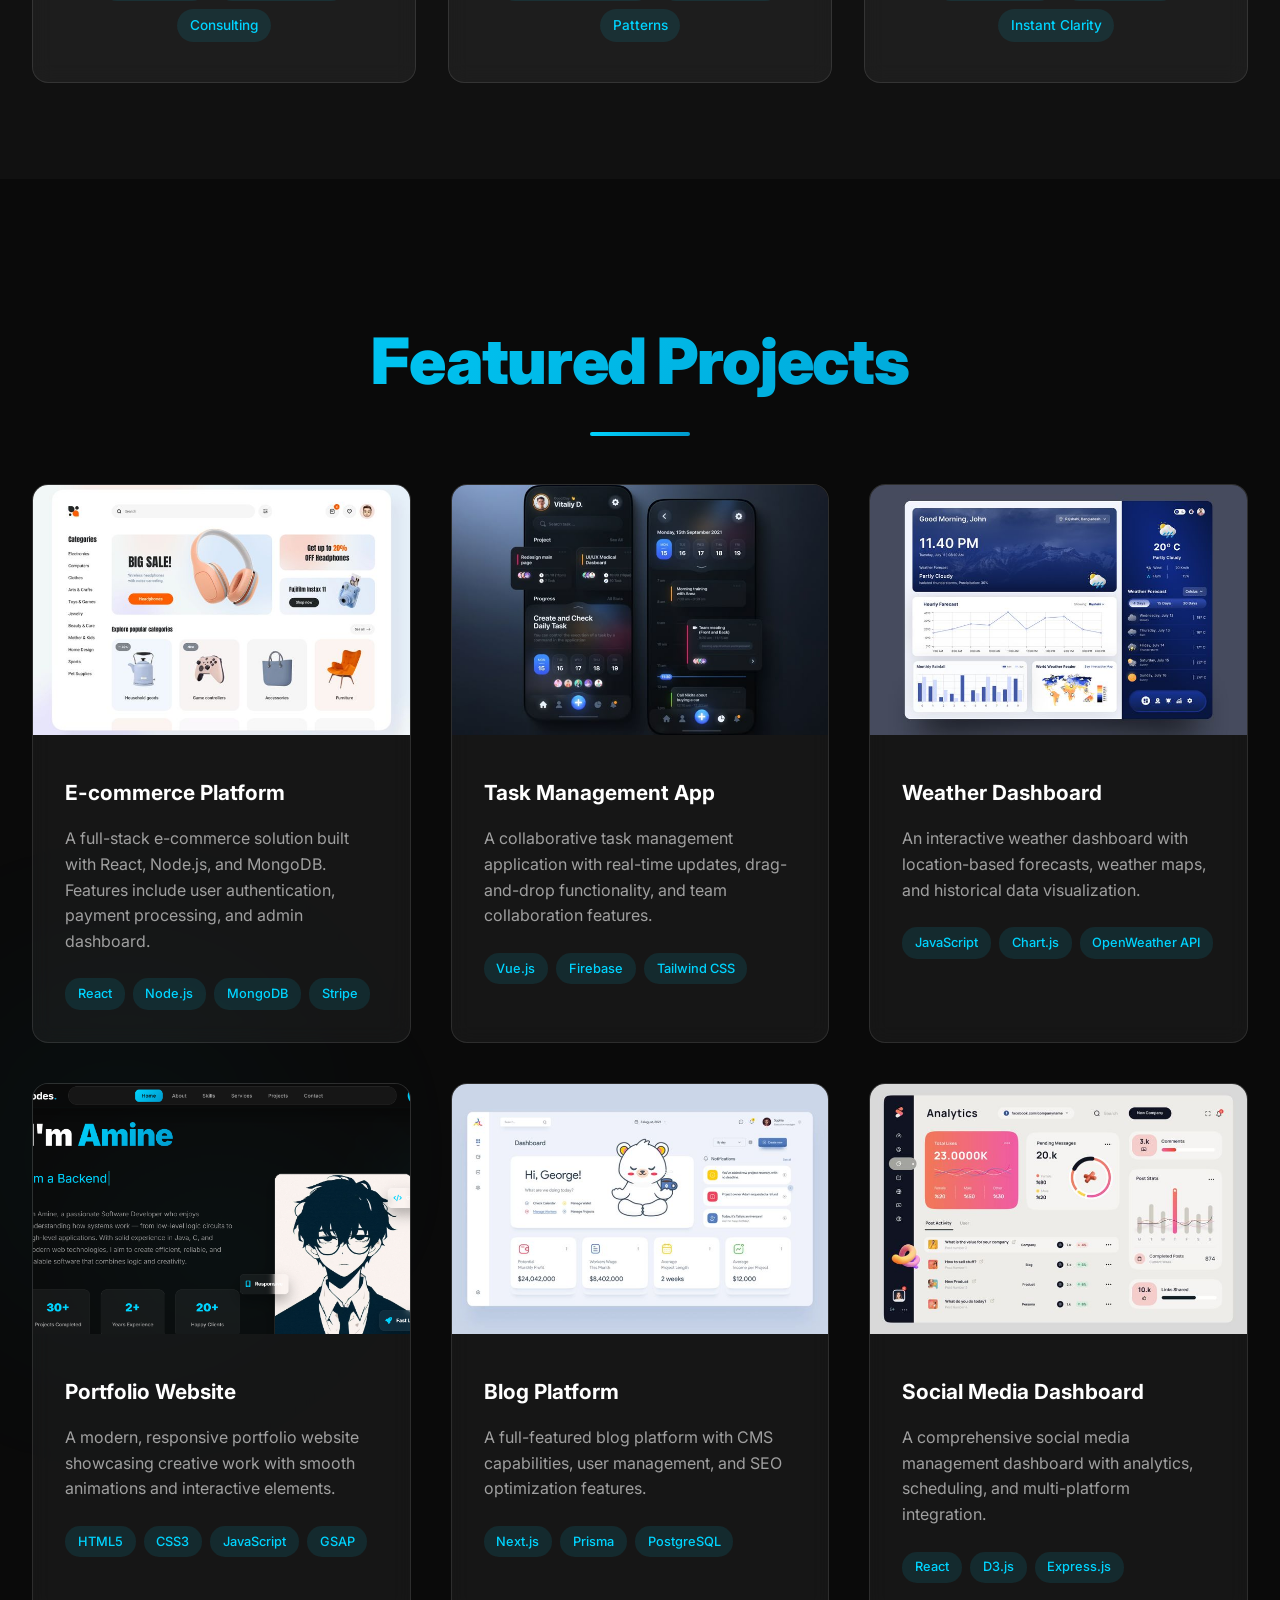
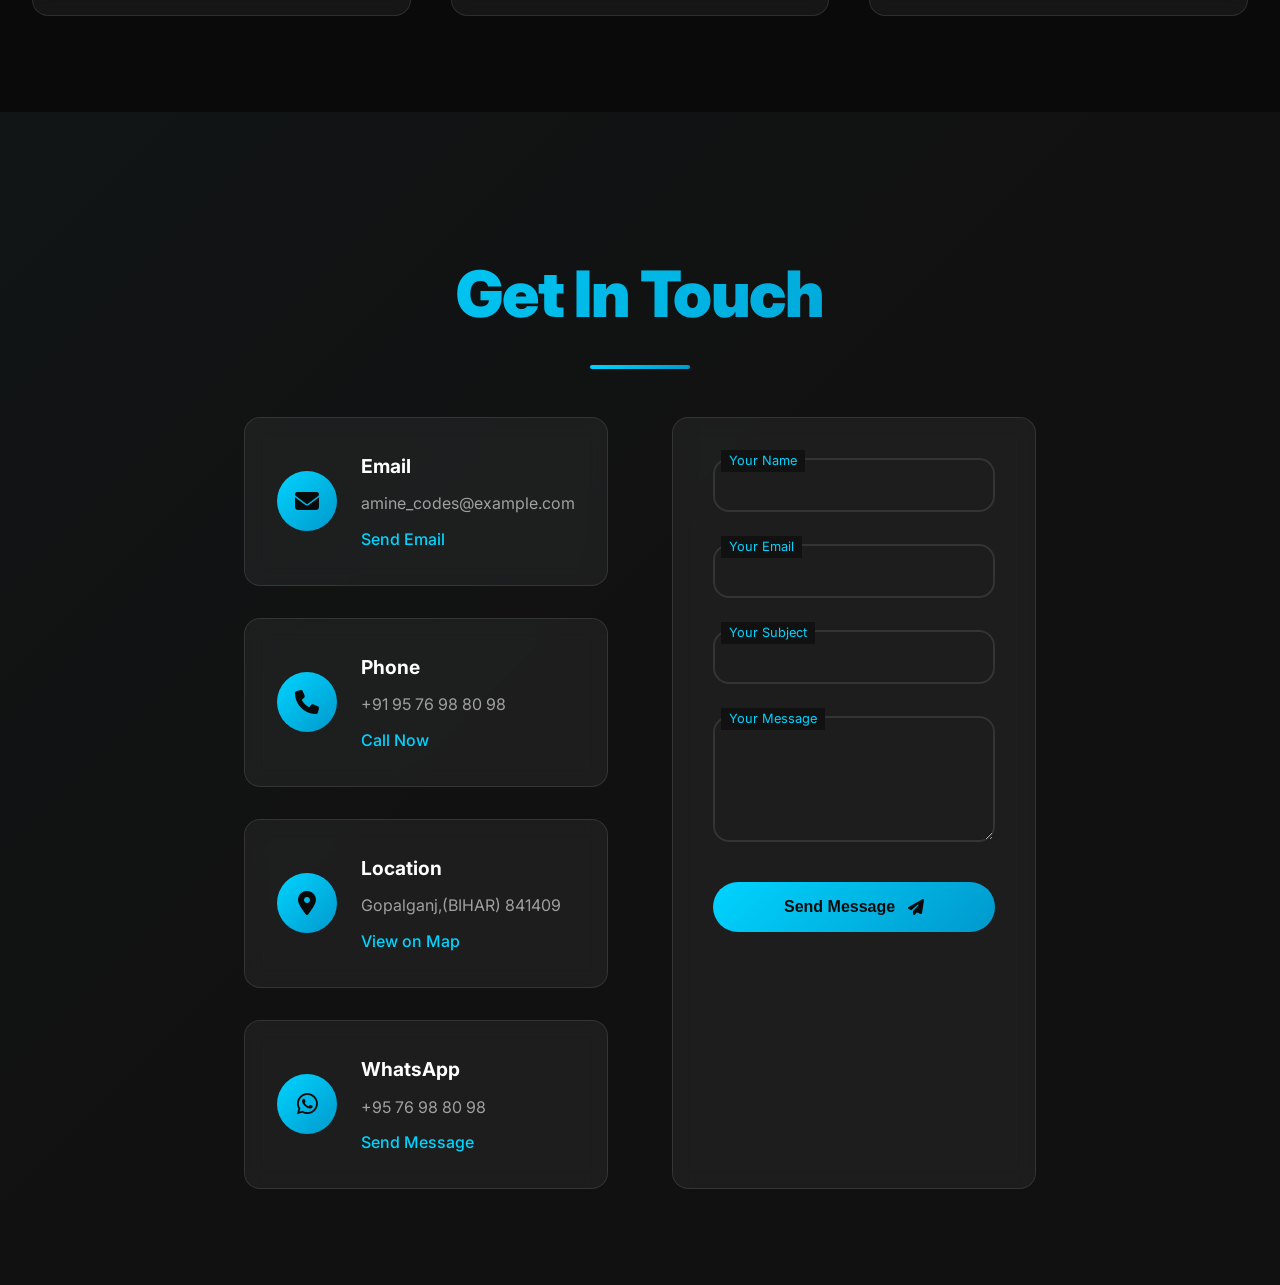
==== commit a06c06ad: "Update index.html" ====
--- a/index.html
+++ b/index.html
@@ -247,7 +247,7 @@
                                 </div>
                                 <div class="skill-item">
                                     <i class="fas fa-database"></i>
-                                    <span>JoinsL</span>
+                                    <span>Joins</span>
                                     <div class="skill-bar">
                                         <div class="skill-fill" style="width: 40%"></div>
                                     </div>
@@ -276,58 +276,6 @@
                                     <span>Action Insights</span>
                                     <div class="skill-bar">
                                         <div class="skill-fill" style="width: 20%"></div>
-                                    </div>
-                                </div>
-                            </div>
-                        </div>
-                        <div class="skill-category">
-                            <h3>UI/UX Design</h3>
-                            <div class="skill-items">
-                                <div class="skill-item">
-                                    <i class="fab fa-figma"></i>
-                                    <span>Figma</span>
-                                    <div class="skill-bar">
-                                        <div class="skill-fill" style="width: 85%"></div>
-                                    </div>
-                                </div>
-                                <div class="skill-item">
-                                    <i class="fas fa-palette"></i>
-                                    <span>Adobe XD</span>
-                                    <div class="skill-bar">
-                                        <div class="skill-fill" style="width: 75%"></div>
-                                    </div>
-                                </div>
-                                <div class="skill-item">
-                                    <i class="fas fa-mobile-alt"></i>
-                                    <span>Responsive Design</span>
-                                    <div class="skill-bar">
-                                        <div class="skill-fill" style="width: 90%"></div>
-                                    </div>
-                                </div>
-                            </div>
-                        </div>
-                        <div class="skill-category">
-                            <h3>Mobile Development</h3>
-                            <div class="skill-items">
-                                <div class="skill-item">
-                                    <i class="fab fa-react"></i>
-                                    <span>React Native</span>
-                                    <div class="skill-bar">
-                                        <div class="skill-fill" style="width: 75%"></div>
-                                    </div>
-                                </div>
-                                <div class="skill-item">
-                                    <i class="fab fa-android"></i>
-                                    <span>Android</span>
-                                    <div class="skill-bar">
-                                        <div class="skill-fill" style="width: 70%"></div>
-                                    </div>
-                                </div>
-                                <div class="skill-item">
-                                    <i class="fab fa-apple"></i>
-                                    <span>iOS</span>
-                                    <div class="skill-bar">
-                                        <div class="skill-fill" style="width: 65%"></div>
                                     </div>
                                 </div>
                             </div>
@@ -345,74 +293,74 @@
                     <div class="services-grid">
                         <div class="service-card">
                             <div class="service-icon">
-                                <i class="fas fa-code"></i>
-                            </div>
-                            <h3>Web Development</h3>
-                            <p>I create responsive, modern websites using the latest technologies and best practices. From concept to deployment, I ensure your website looks great and performs perfectly.</p>
+                                <i class="fas fa-filter"></i>
+                            </div>
+                            <h3>Data Refinement</h3>
+                            <p>I specialize in cleaning and transforming messy raw data into structured, high-quality formats using Advanced Excel, Power Query, and SQL for accurate analysis.</p>
                             <div class="service-features">
-                                <span>Responsive Design</span>
-                                <span>Performance Optimized</span>
-                                <span>SEO Friendly</span>
+                                <span>ETL Processing</span>
+                                <span>Remove Duplicates</span>
+                                <span>Error Fixes</span>
                             </div>
                         </div>
                         <div class="service-card">
                             <div class="service-icon">
-                                <i class="fas fa-mobile-alt"></i>
-                            </div>
-                            <h3>Mobile Development</h3>
-                            <p>Building cross-platform mobile applications that work seamlessly on both iOS and Android devices using modern frameworks and tools.</p>
+                                <i class="fas fa-file-invoice"></i>
+                            </div>
+                            <h3>MIS-Reporting</h3>
+                            <p>Designing automated reporting systems that provide timely business insights. I create daily, weekly, and monthly MIS reports to help management track operations.</p>
                             <div class="service-features">
-                                <span>Cross-Platform</span>
-                                <span>Native Performance</span>
-                                <span>User-Friendly</span>
+                                <span>Auto-Reports</span>
+                                <span>Data Aggregation</span>
+                                <span>Accuracy</span>
                             </div>
                         </div>
                         <div class="service-card">
                             <div class="service-icon">
-                                <i class="fas fa-palette"></i>
-                            </div>
-                            <h3>UI/UX Design</h3>
-                            <p>Designing intuitive and beautiful user interfaces that provide exceptional user experiences. I focus on usability, accessibility, and visual appeal.</p>
+                                <i class="fas fa-chart-pie"></i>
+                            </div>
+                            <h3>Visual Analytics</h3>
+                            <p>Turning complex numbers into beautiful interactive dashboards. I use Power BI and Excel to create visuals that tell a clear story and simplify decision-making.</p>
                             <div class="service-features">
-                                <span>User-Centered</span>
-                                <span>Modern Design</span>
-                                <span>Accessibility</span>
+                                <span>Interactive Dashboard</span>
+                                <span>Power BI</span>
+                                <span>Excel Dashboards</span>
                             </div>
                         </div>
                         <div class="service-card">
                             <div class="service-icon">
                                 <i class="fas fa-rocket"></i>
                             </div>
-                            <h3>Performance Optimization</h3>
-                            <p>Optimizing websites and applications for speed, scalability, and reliability. I ensure your digital products perform at their best under any conditions.</p>
+                            <h3>Growth Strategy</h3>
+                            <p>Providing data-backed recommendations to improve business ROI. I identify hidden opportunities and growth patterns within your existing datasets.</p>
                             <div class="service-features">
-                                <span>Fast Loading</span>
-                                <span>Scalable</span>
-                                <span>Reliable</span>
+                                <span>ROI Analysis</span>
+                                <span>Trend Discovery</span>
+                                <span>Consulting</span>
                             </div>
                         </div>
                         <div class="service-card">
                             <div class="service-icon">
-                                <i class="fas fa-shopping-cart"></i>
-                            </div>
-                            <h3>E-commerce Solutions</h3>
-                            <p>Building secure and efficient e-commerce platforms that drive sales and provide excellent shopping experiences for your customers.</p>
+                                <i class="fas fa-arrow-trend-up"></i>
+                            </div>
+                            <h3>Trend Forecasting</h3>
+                            <p>Analyzing historical data to predict future market trends and sales. I help businesses prepare for upcoming demands with high-level statistical analysis.</p>
                             <div class="service-features">
-                                <span>Secure Payments</span>
-                                <span>Inventory Management</span>
-                                <span>Analytics</span>
+                                <span>Predictive Modeling</span>
+                                <span>Sales Forecast</span>
+                                <span>Patterns</span>
                             </div>
                         </div>
                         <div class="service-card">
                             <div class="service-icon">
-                                <i class="fas fa-cogs"></i>
-                            </div>
-                            <h3>API Development</h3>
-                            <p>Creating robust and scalable APIs that power your applications. I build RESTful and GraphQL APIs with proper documentation and testing.</p>
+                                <i class="fas fa-gauge-high"></i>
+                            </div>
+                            <h3>Performance Tracking</h3>
+                            <p>I monitor business-critical KPIs to ensure targets are met with precision. I provide real-time visibility to maintain operational excellence and accountability.</p>
                             <div class="service-features">
-                                <span>RESTful APIs</span>
-                                <span>GraphQL</span>
-                                <span>Documentation</span>
+                                <span>KPI Monitoring</span>
+                                <span>Goal Tracking</span>
+                                <span>Instant Clarity</span>
                             </div>
                         </div>
                     </div>
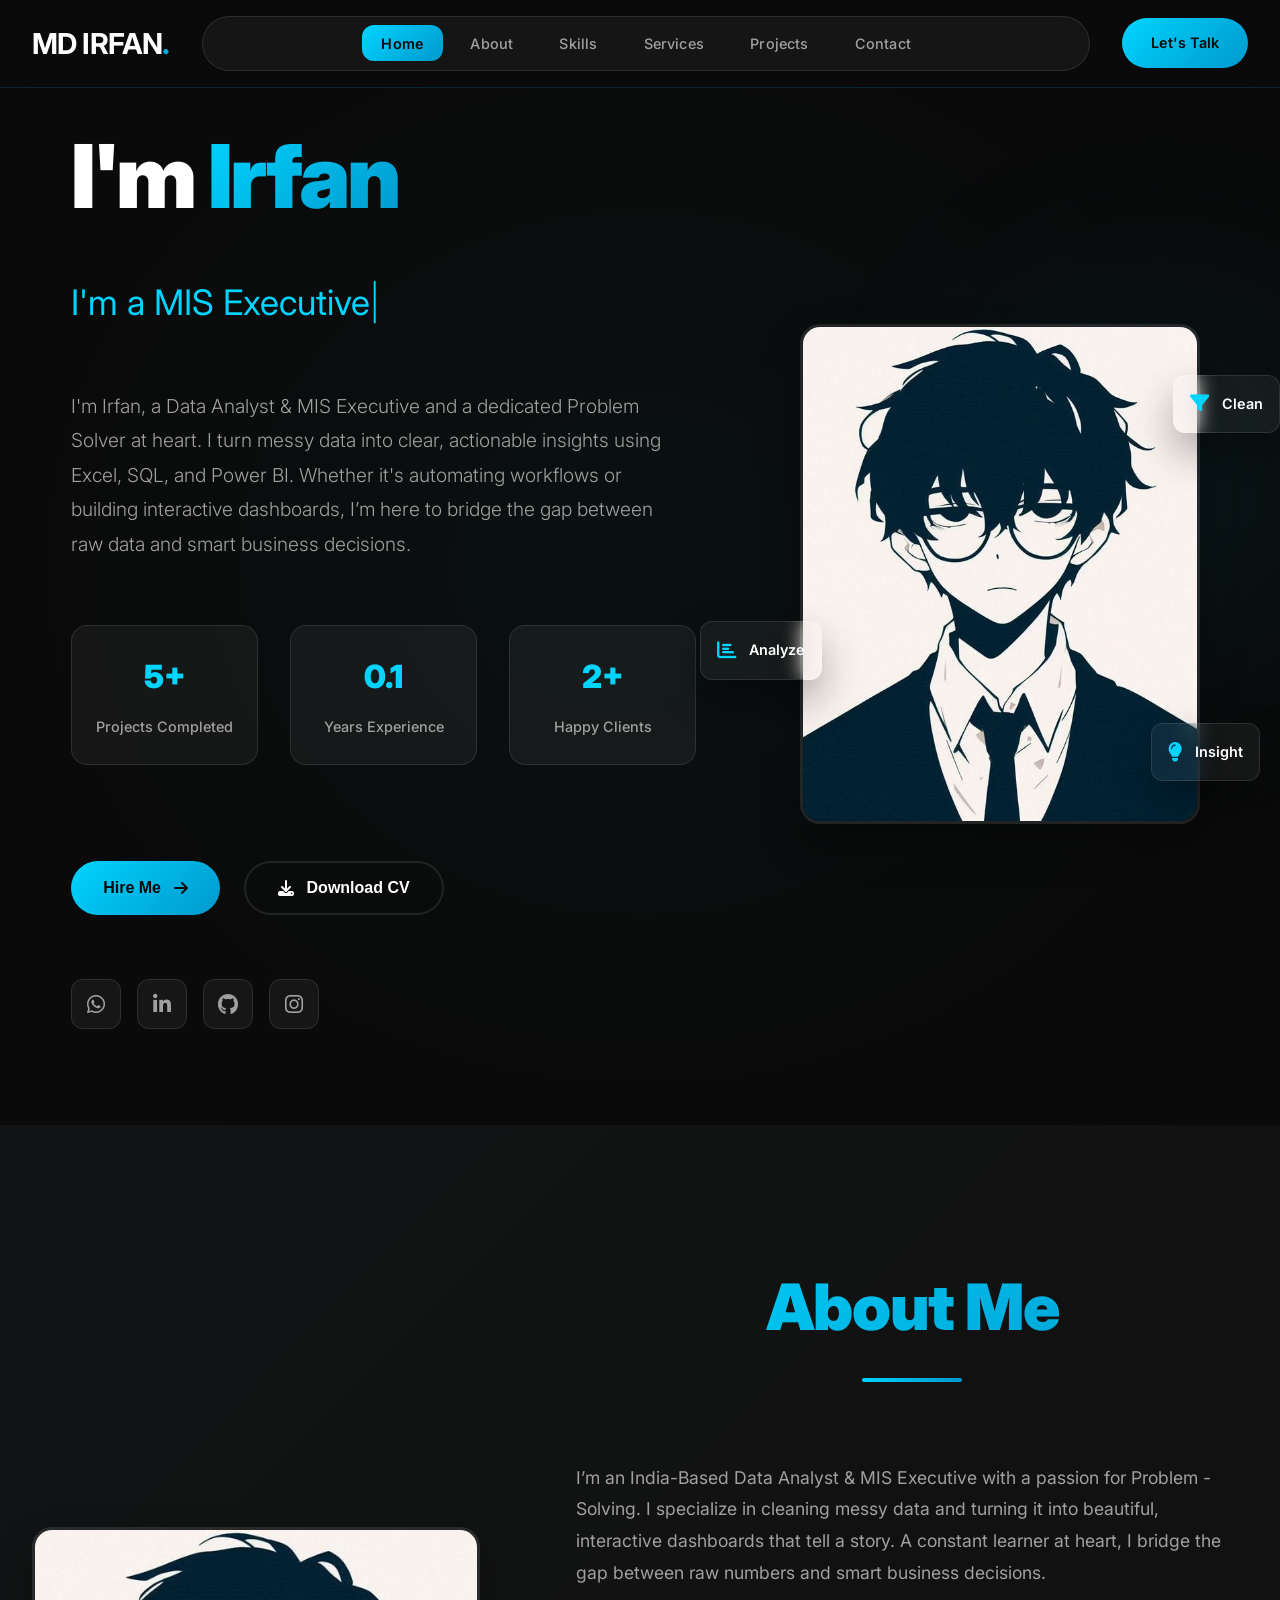
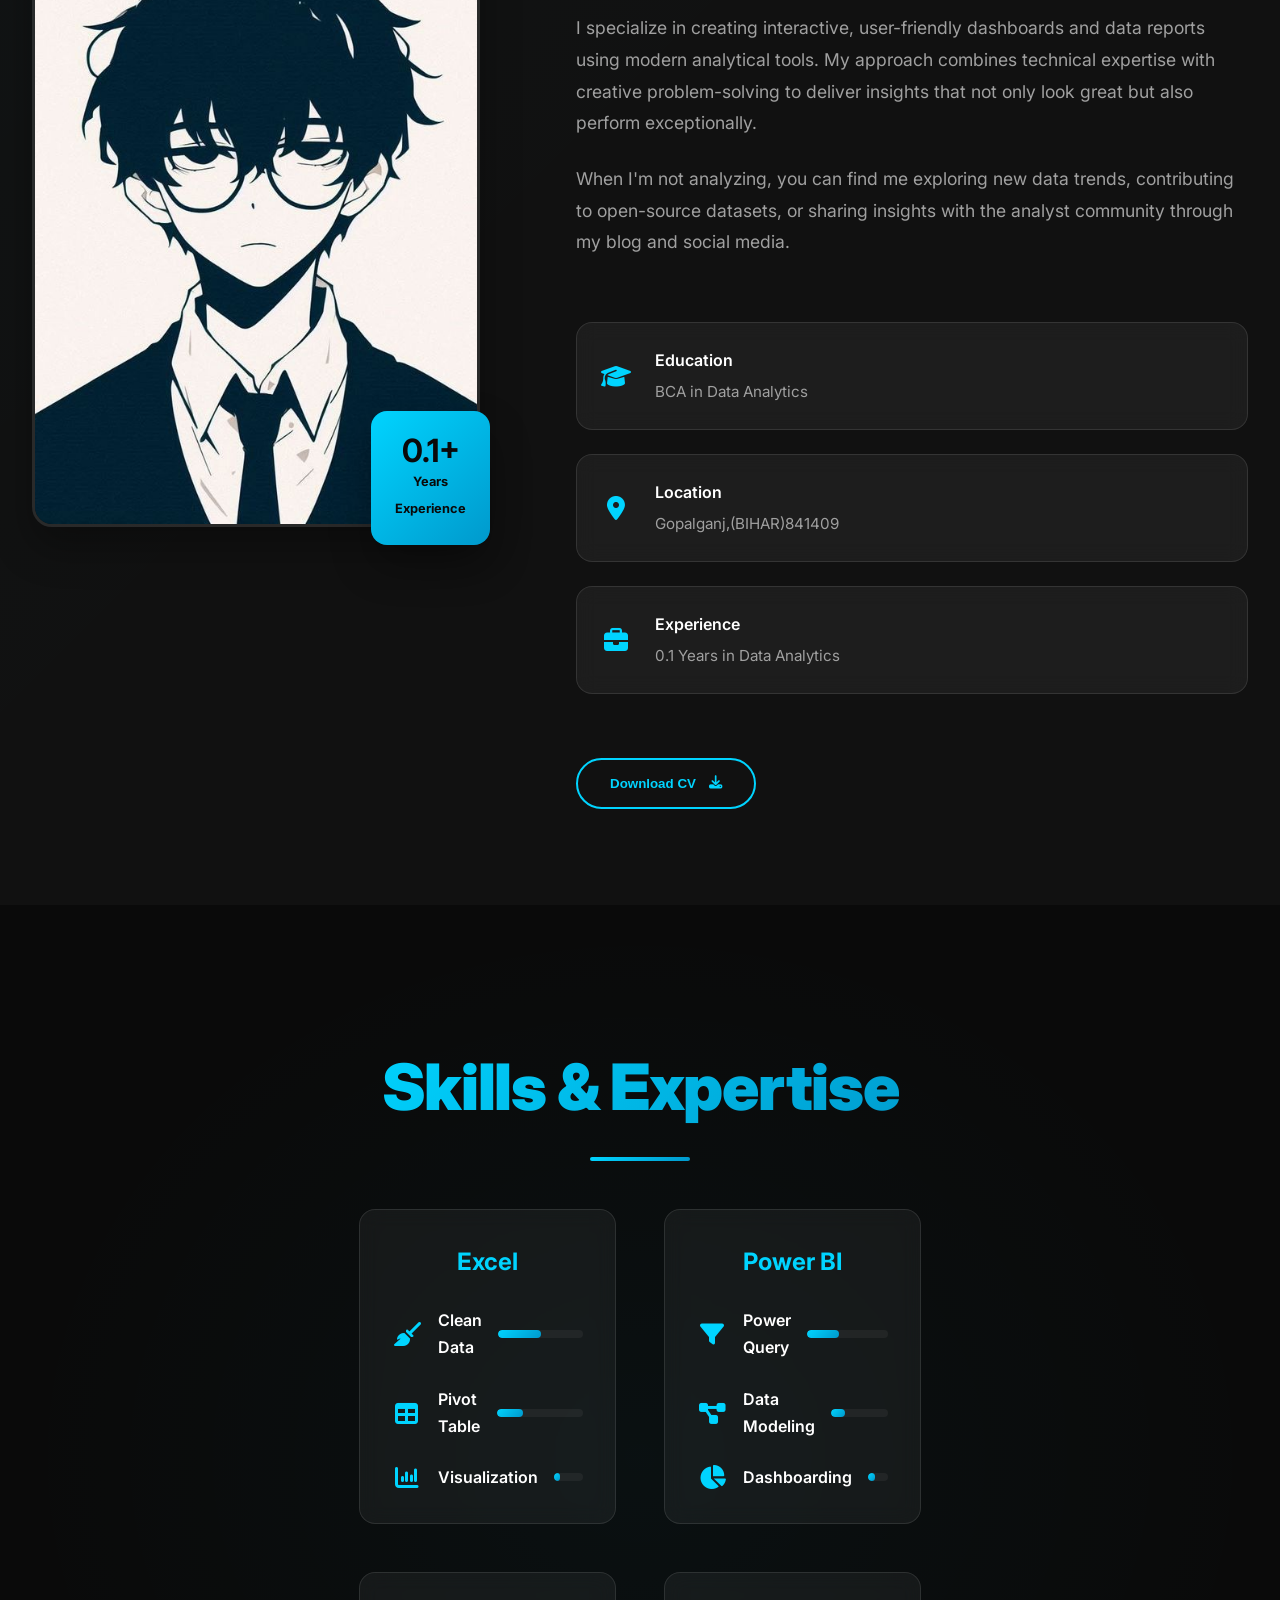
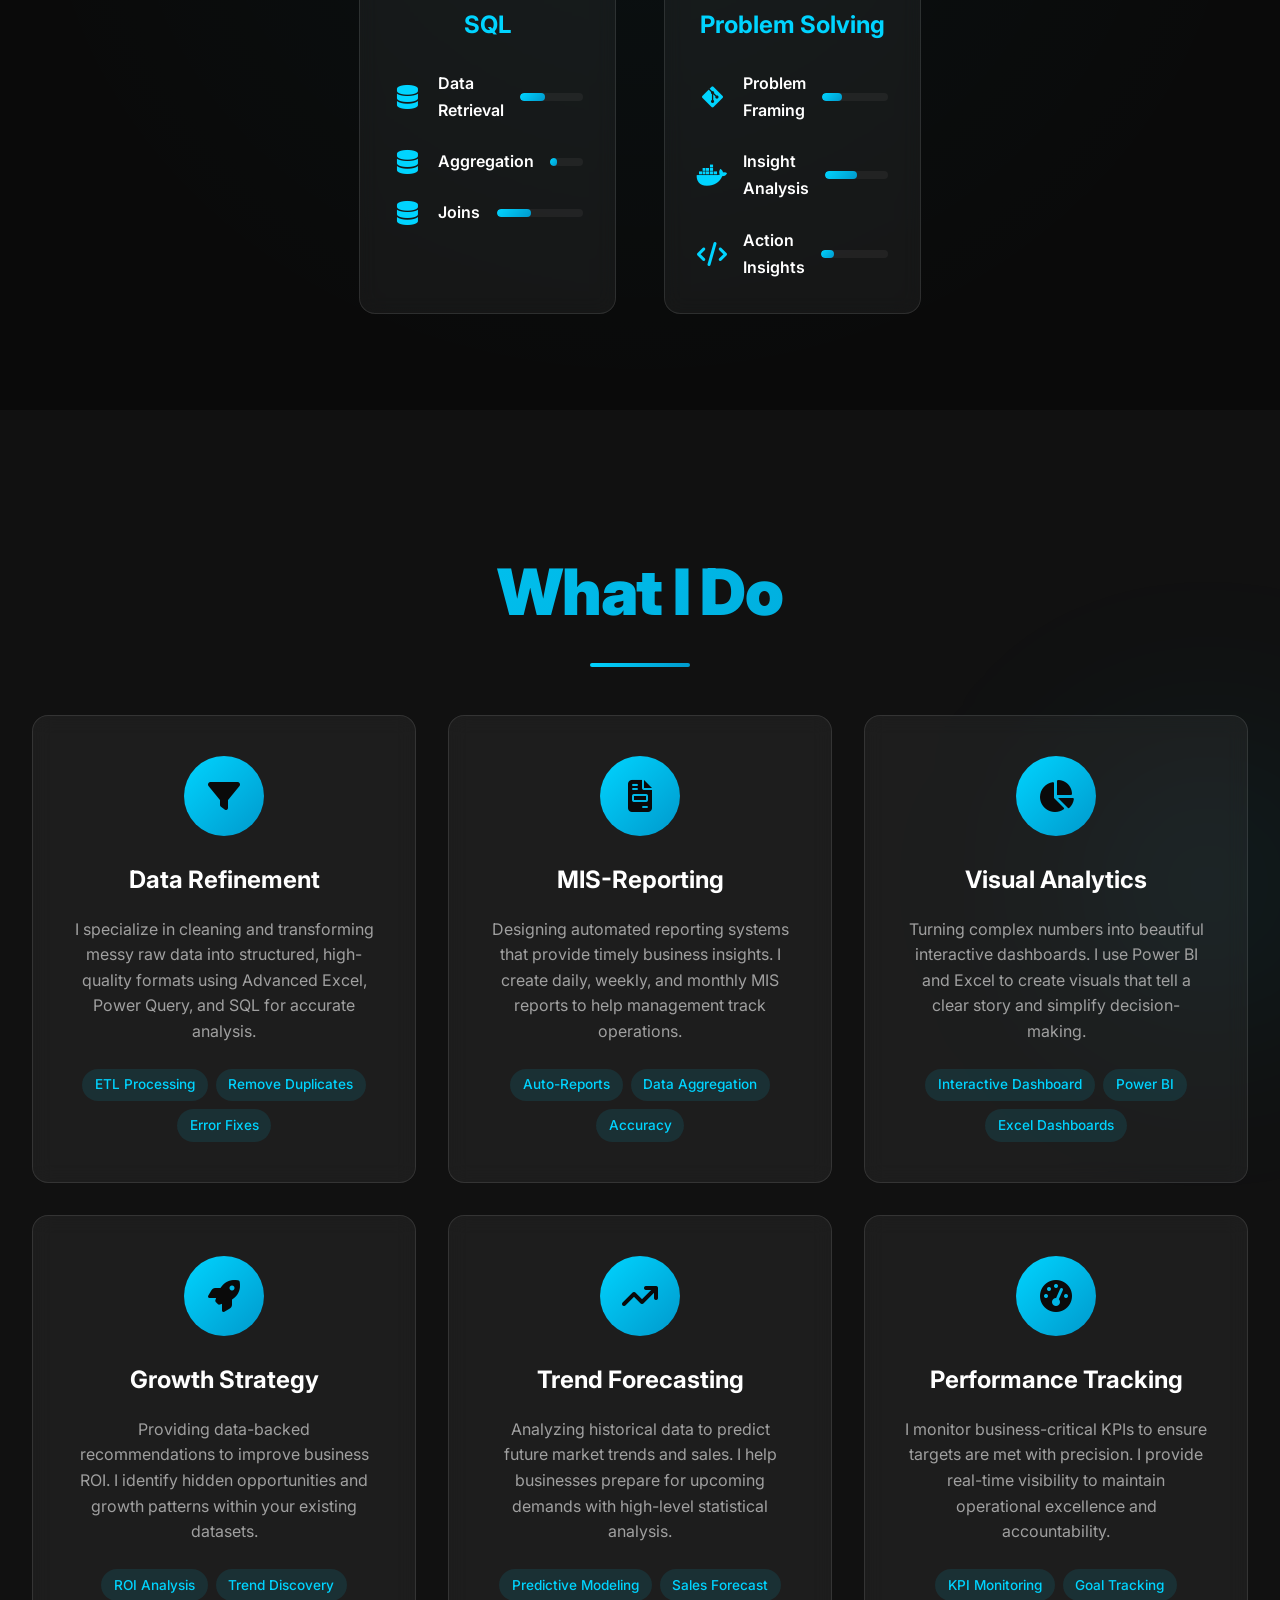
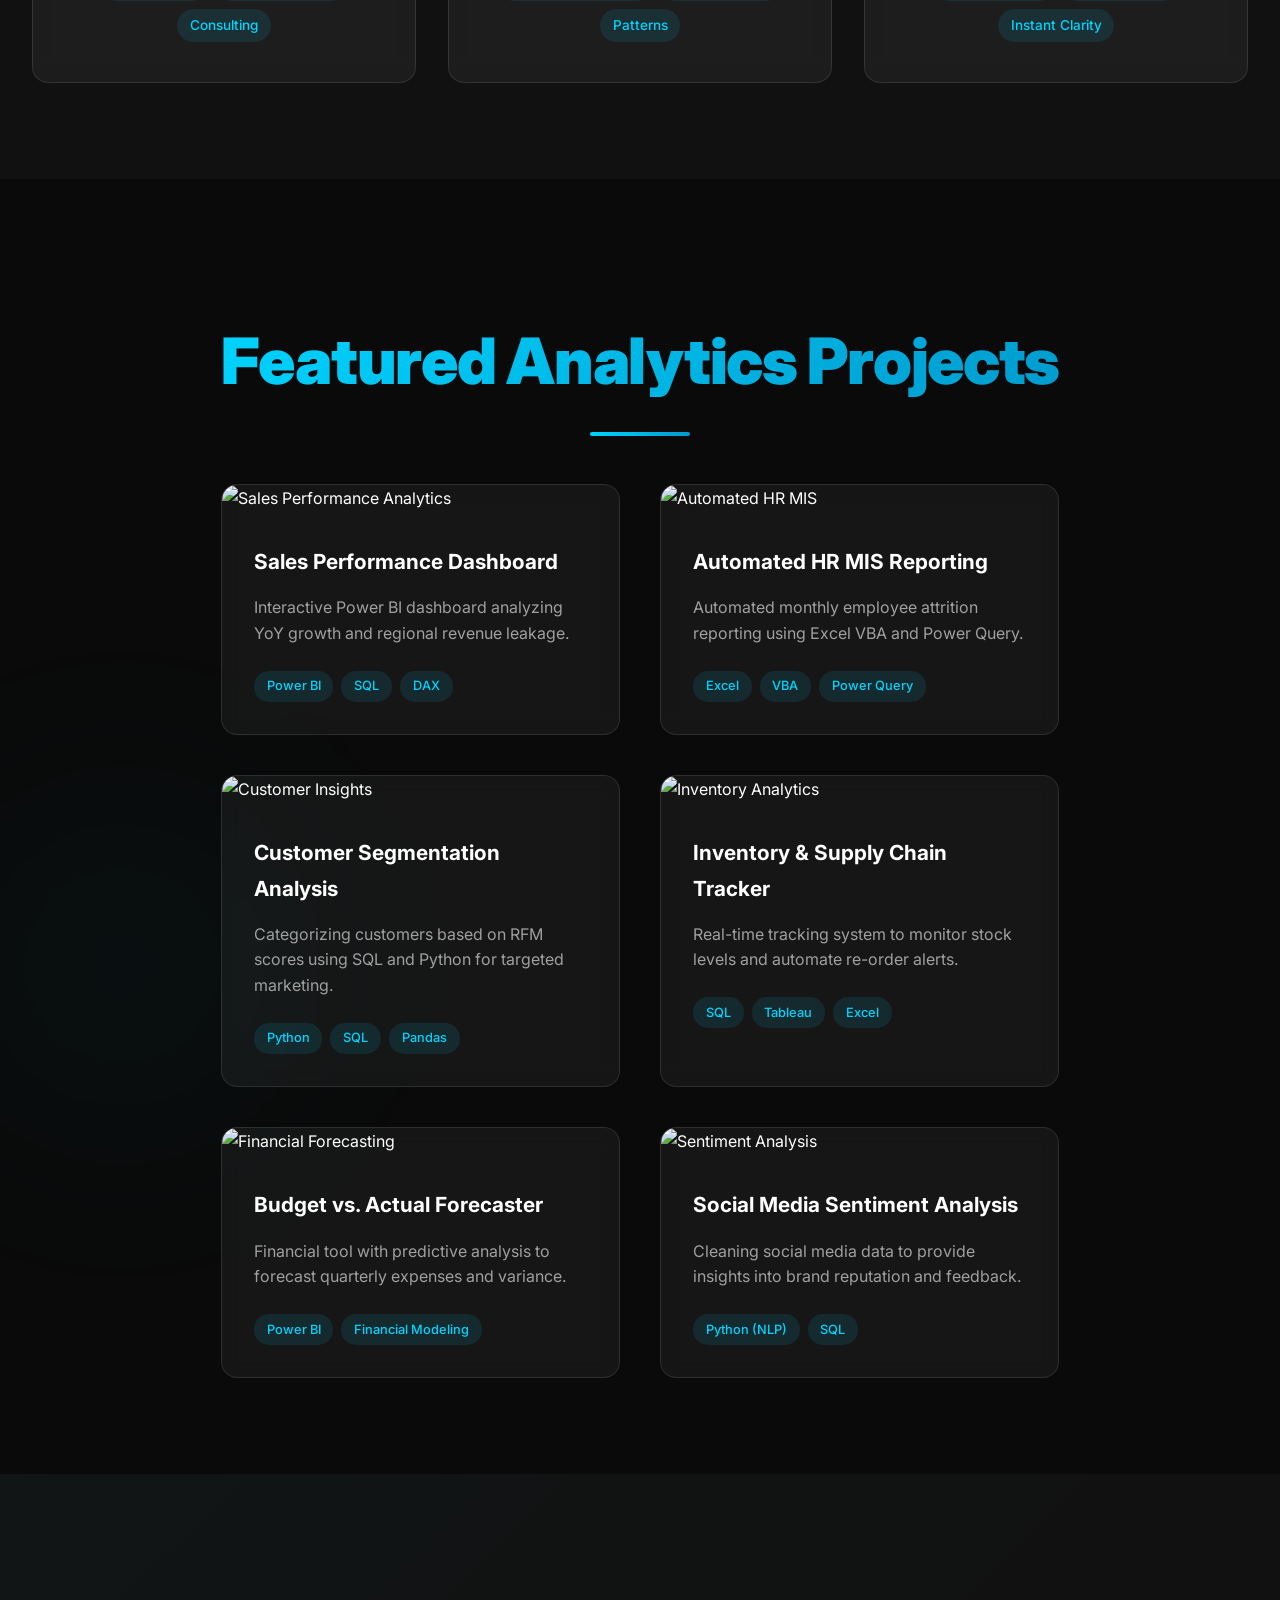
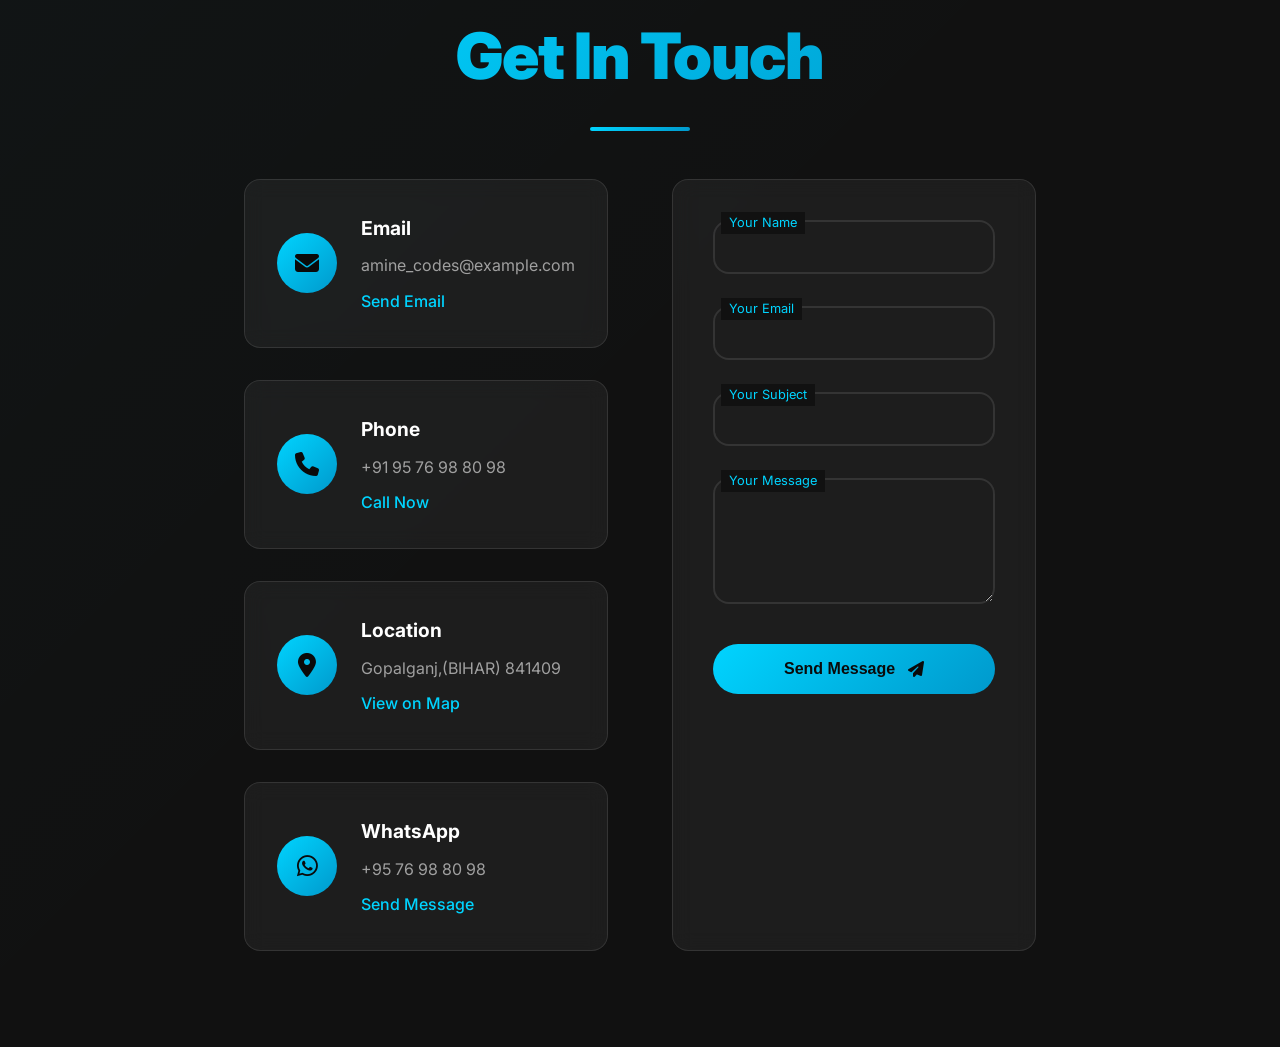
==== commit 4efc4035: "Update index.html" ====
--- a/index.html
+++ b/index.html
@@ -95,16 +95,16 @@
                         <div class="image-container">
                             <img src="img.jpg" alt="Profile photo of Asep" class="profile-image">
                             <div class="floating-card card-1">
-                                <i class="fas fa-code"></i>
-                                <span>Clean Code</span>
+                                <i class="fas fa-filter"></i>
+                                <span>Clean</span>
                             </div>
                             <div class="floating-card card-2">
-                                <i class="fas fa-mobile-alt"></i>
-                                <span>Responsive</span>
+                                <i class="fas fa-chart-bar"></i>
+                                <span>Analyze</span>
                             </div>
                             <div class="floating-card card-3">
-                                <i class="fas fa-rocket"></i>
-                                <span>Fast Loading</span>
+                                 <i class="fas fa-lightbulb"></i>
+                                <span>Insight</span>
                             </div>
                         </div>
                     </div>
@@ -368,162 +368,95 @@
             </div>
         </section>
 
-        <!-- Projects Section -->
-        <section id="project" class="section projects">
-            <div class="container">
-                <h2 class="section-title">Featured Projects</h2>
-                <div class="projects-content">
-                    <div class="projects-grid">
-                        <div class="project-card">
-                            <div class="project-image">
-                                <img src="Cleveroad.jpg" alt="Project 1: Cleveroad Analysis">
-                                <div class="project-overlay">
-                                    <div class="project-links">
-                                        <a href="#" class="project-link">
-                                            <i class="fas fa-external-link-alt"></i>
-                                        </a>
-                                        <a href="#" class="project-link">
-                                            <i class="fab fa-github"></i>
-                                        </a>
-                                    </div>
-                                </div>
-                            </div>
-                            <div class="project-info">
-                                <h3>E-commerce Platform</h3>
-                                <p>A full-stack e-commerce solution built with React, Node.js, and MongoDB. Features include user authentication, payment processing, and admin dashboard.</p>
-                                <div class="project-tech">
-                                    <span>React</span>
-                                    <span>Node.js</span>
-                                    <span>MongoDB</span>
-                                    <span>Stripe</span>
-                                </div>
-                            </div>
-                        </div>
-                        <div class="project-card">
-                            <div class="project-image">
-                                <img src="Task manager app.jpg" alt="Project 2: Task Management Dashboard">
-                                <div class="project-overlay">
-                                    <div class="project-links">
-                                        <a href="#" class="project-link">
-                                            <i class="fas fa-external-link-alt"></i>
-                                        </a>
-                                        <a href="#" class="project-link">
-                                            <i class="fab fa-github"></i>
-                                        </a>
-                                    </div>
-                                </div>
-                            </div>
-                            <div class="project-info">
-                                <h3>Task Management App</h3>
-                                <p>A collaborative task management application with real-time updates, drag-and-drop functionality, and team collaboration features.</p>
-                                <div class="project-tech">
-                                    <span>Vue.js</span>
-                                    <span>Firebase</span>
-                                    <span>Tailwind CSS</span>
-                                </div>
-                            </div>
-                        </div>
-                        <div class="project-card">
-                            <div class="project-image">
-                                <img src="Weather Forecast Dashboard.jpg" alt="Project 3: Weather Data Insights">
-                                <div class="project-overlay">
-                                    <div class="project-links">
-                                        <a href="#" class="project-link">
-                                            <i class="fas fa-external-link-alt"></i>
-                                        </a>
-                                        <a href="#" class="project-link">
-                                            <i class="fab fa-github"></i>
-                                        </a>
-                                    </div>
-                                </div>
-                            </div>
-                            <div class="project-info">
-                                <h3>Weather Dashboard</h3>
-                                <p>An interactive weather dashboard with location-based forecasts, weather maps, and historical data visualization.</p>
-                                <div class="project-tech">
-                                    <span>JavaScript</span>
-                                    <span>Chart.js</span>
-                                    <span>OpenWeather API</span>
-                                </div>
-                            </div>
-                        </div>
-                        <div class="project-card">
-                            <div class="project-image">
-                                <img src="pf.png" alt="Project 4: Portfolio Feature">
-                                <div class="project-overlay">
-                                    <div class="project-links">
-                                        <a href="#" class="project-link">
-                                            <i class="fas fa-external-link-alt"></i>
-                                        </a>
-                                        <a href="#" class="project-link">
-                                            <i class="fas fa-external-link-alt"></i>
-                                        </a>
-                                    </div>
-                                </div>
-                            </div>
-                            <div class="project-info">
-                                <h3>Portfolio Website</h3>
-                                <p>A modern, responsive portfolio website showcasing creative work with smooth animations and interactive elements.</p>
-                                <div class="project-tech">
-                                    <span>HTML5</span>
-                                    <span>CSS3</span>
-                                    <span>JavaScript</span>
-                                    <span>GSAP</span>
-                                </div>
-                            </div>
-                        </div>
-                        <div class="project-card">
-                            <div class="project-image">
-                                <img src="WordPress dashboard design concept.jpg" alt="Project 5: WordPress MIS Concept">
-                                <div class="project-overlay">
-                                    <div class="project-links">
-                                        <a href="#" class="project-link">
-                                            <i class="fas fa-external-link-alt"></i>
-                                        </a>
-                                        <a href="#" class="project-link">
-                                            <i class="fab fa-github"></i>
-                                        </a>
-                                    </div>
-                                </div>
-                            </div>
-                            <div class="project-info">
-                                <h3>Blog Platform</h3>
-                                <p>A full-featured blog platform with CMS capabilities, user management, and SEO optimization features.</p>
-                                <div class="project-tech">
-                                    <span>Next.js</span>
-                                    <span>Prisma</span>
-                                    <span>PostgreSQL</span>
-                                </div>
-                            </div>
-                        </div>
-                        <div class="project-card">
-                            <div class="project-image">
-                                <img src="Dashboard - Social Media Analytics.jpg" alt="Project 6: Social Media Analytics">
-                                <div class="project-overlay">
-                                    <div class="project-links">
-                                        <a href="#" class="project-link">
-                                            <i class="fas fa-external-link-alt"></i>
-                                        </a>
-                                        <a href="#" class="project-link">
-                                            <i class="fab fa-github"></i>
-                                        </a>
-                                    </div>
-                                </div>
-                            </div>
-                            <div class="project-info">
-                                <h3>Social Media Dashboard</h3>
-                                <p>A comprehensive social media management dashboard with analytics, scheduling, and multi-platform integration.</p>
-                                <div class="project-tech">
-                                    <span>React</span>
-                                    <span>D3.js</span>
-                                    <span>Express.js</span>
-                                </div>
-                            </div>
-                        </div>
-                    </div>
-                </div>
-            </div>
-        </section>
+        <!-- Projects Section: Data Analytics & MIS Version -->
+<section id="project" class="section projects">
+    <div class="container">
+        <h2 class="section-title">Featured Analytics Projects</h2>
+        <div class="projects-content">
+            <div class="projects-grid">
+                
+                <!-- Project 1 -->
+                <div class="project-card">
+                    <div class="project-image">
+                        <img src="project.png" alt="Sales Performance Analytics">
+                        <div class="project-overlay">
+                            <div class="project-links">
+                                <a href="#" class="project-link"><i class="fas fa-external-link-alt"></i></a>
+                                <a href="#" class="project-link"><i class="fab fa-github"></i></a>
+                            </div>
+                        </div>
+                    </div>
+                    <div class="project-info">
+                        <h3>Sales Performance Dashboard</h3>
+                        <p>Interactive Power BI dashboard analyzing YoY growth and regional revenue leakage.</p>
+                        <div class="project-tech"><span>Power BI</span><span>SQL</span><span>DAX</span></div>
+                    </div>
+                </div>
+
+                <!-- Project 2 -->
+                <div class="project-card">
+                    <div class="project-image">
+                        <img src="project.png" alt="Automated HR MIS">
+                        <div class="project-info">
+                            <h3>Automated HR MIS Reporting</h3>
+                            <p>Automated monthly employee attrition reporting using Excel VBA and Power Query.</p>
+                            <div class="project-tech"><span>Excel</span><span>VBA</span><span>Power Query</span></div>
+                        </div>
+                    </div>
+                </div>
+
+                <!-- Project 3 -->
+                <div class="project-card">
+                    <div class="project-image">
+                        <img src="project.png" alt="Customer Insights">
+                        <div class="project-info">
+                            <h3>Customer Segmentation Analysis</h3>
+                            <p>Categorizing customers based on RFM scores using SQL and Python for targeted marketing.</p>
+                            <div class="project-tech"><span>Python</span><span>SQL</span><span>Pandas</span></div>
+                        </div>
+                    </div>
+                </div>
+
+                <!-- Project 4 -->
+                <div class="project-card">
+                    <div class="project-image">
+                        <img src="project.png" alt="Inventory Analytics">
+                        <div class="project-info">
+                            <h3>Inventory & Supply Chain Tracker</h3>
+                            <p>Real-time tracking system to monitor stock levels and automate re-order alerts.</p>
+                            <div class="project-tech"><span>SQL</span><span>Tableau</span><span>Excel</span></div>
+                        </div>
+                    </div>
+                </div>
+
+                <!-- Project 5 -->
+                <div class="project-card">
+                    <div class="project-image">
+                        <img src="project.png" alt="Financial Forecasting">
+                        <div class="project-info">
+                            <h3>Budget vs. Actual Forecaster</h3>
+                            <p>Financial tool with predictive analysis to forecast quarterly expenses and variance.</p>
+                            <div class="project-tech"><span>Power BI</span><span>Financial Modeling</span></div>
+                        </div>
+                    </div>
+                </div>
+
+                <!-- Project 6 -->
+                <div class="project-card">
+                    <div class="project-image">
+                        <img src="project.png" alt="Sentiment Analysis">
+                        <div class="project-info">
+                            <h3>Social Media Sentiment Analysis</h3>
+                            <p>Cleaning social media data to provide insights into brand reputation and feedback.</p>
+                            <div class="project-tech"><span>Python (NLP)</span><span>SQL</span></div>
+                           </div>
+                       </div>
+                   </div>
+
+               </div>
+           </div>
+       </div>
+    </section> 
 
         <!-- Contact Section -->
         <section id="contact" class="section contact">
